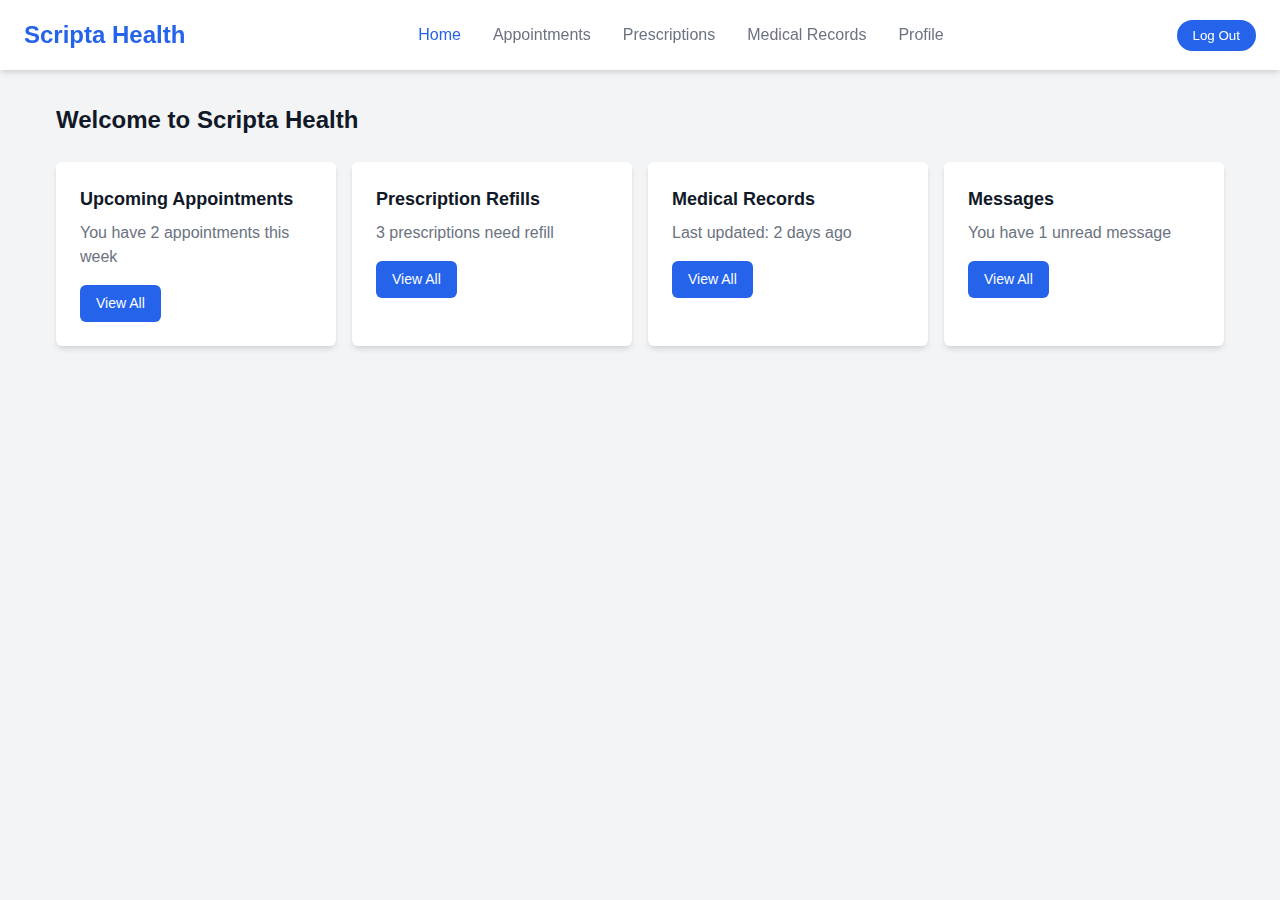
==== index.html @ a928b409 "Specify technologies to use" ====
<!DOCTYPE html>
<html lang="en">
  <head>
    <meta charset="UTF-8" />
    <meta name="viewport" content="width=device-width, initial-scale=1.0" />
    <title>Pharmacy Healthcare System</title>
    <meta name="description" content="Pharmacy Healthcare Management System" />
    <meta name="author" content="Scripta Health" />
    <meta property="og:image" content="/og-image.png" />
    <link rel="stylesheet" href="/src/styles.css" />
    <!-- IMPORTANT: DO NOT REMOVE THIS SCRIPT TAG OR THIS VERY COMMENT! -->
    <script src="https://cdn.gpteng.co/gptengineer.js" type="module"></script>
  </head>

  <body>
    <div id="root">
      <!-- Header Navigation -->
      <header class="header">
        <div class="header-container">
          <div class="logo">
            <h1>Scripta Health</h1>
          </div>
          <nav class="desktop-nav">
            <ul>
              <li><a href="#home" class="active">Home</a></li>
              <li><a href="#appointments">Appointments</a></li>
              <li><a href="#prescriptions">Prescriptions</a></li>
              <li><a href="#medical-records">Medical Records</a></li>
              <li><a href="#profile">Profile</a></li>
            </ul>
          </nav>
          <button class="login-btn">Log Out</button>
          <button class="mobile-menu-btn">
            <span></span>
            <span></span>
            <span></span>
          </button>
        </div>
      </header>

      <!-- Mobile Navigation -->
      <nav class="mobile-nav">
        <ul>
          <li><a href="#home" class="active">Home</a></li>
          <li><a href="#appointments">Appointments</a></li>
          <li><a href="#prescriptions">Prescriptions</a></li>
          <li><a href="#medical-records">Medical Records</a></li>
          <li><a href="#profile">Profile</a></li>
        </ul>
      </nav>

      <!-- Main Content -->
      <main>
        <!-- Home Section -->
        <section id="home" class="section active">
          <div class="container">
            <h2>Welcome to Scripta Health</h2>
            <div class="dashboard">
              <div class="card">
                <h3>Upcoming Appointments</h3>
                <p>You have 2 appointments this week</p>
                <a href="#appointments" class="btn">View All</a>
              </div>
              <div class="card">
                <h3>Prescription Refills</h3>
                <p>3 prescriptions need refill</p>
                <a href="#prescriptions" class="btn">View All</a>
              </div>
              <div class="card">
                <h3>Medical Records</h3>
                <p>Last updated: 2 days ago</p>
                <a href="#medical-records" class="btn">View All</a>
              </div>
              <div class="card">
                <h3>Messages</h3>
                <p>You have 1 unread message</p>
                <a href="#" class="btn">View All</a>
              </div>
            </div>
          </div>
        </section>

        <!-- Appointments Section -->
        <section id="appointments" class="section">
          <div class="container">
            <h2>Your Appointments</h2>
            <button class="new-btn">New Appointment</button>
            <div class="appointments-list">
              <div class="appointment-card">
                <div class="appointment-date">
                  <span class="month">JUN</span>
                  <span class="day">15</span>
                </div>
                <div class="appointment-details">
                  <h3>Dr. Sarah Johnson</h3>
                  <p>General Check-up</p>
                  <p class="time">10:00 AM - 11:00 AM</p>
                </div>
                <div class="appointment-actions">
                  <button class="reschedule-btn">Reschedule</button>
                  <button class="cancel-btn">Cancel</button>
                </div>
              </div>
              <div class="appointment-card">
                <div class="appointment-date">
                  <span class="month">JUN</span>
                  <span class="day">22</span>
                </div>
                <div class="appointment-details">
                  <h3>Dr. Michael Chen</h3>
                  <p>Cardiology Follow-up</p>
                  <p class="time">2:30 PM - 3:30 PM</p>
                </div>
                <div class="appointment-actions">
                  <button class="reschedule-btn">Reschedule</button>
                  <button class="cancel-btn">Cancel</button>
                </div>
              </div>
            </div>
          </div>
        </section>

        <!-- Prescriptions Section -->
        <section id="prescriptions" class="section">
          <div class="container">
            <h2>Your Prescriptions</h2>
            <div class="filters">
              <button class="filter-btn active">All</button>
              <button class="filter-btn">Active</button>
              <button class="filter-btn">Refills Needed</button>
              <button class="filter-btn">Expired</button>
            </div>
            <div class="prescriptions-list">
              <div class="prescription-card">
                <div class="prescription-icon">
                  <svg width="24" height="24" viewBox="0 0 24 24" fill="none" xmlns="http://www.w3.org/2000/svg">
                    <path d="M19 3H5C3.9 3 3 3.9 3 5V19C3 20.1 3.9 21 5 21H19C20.1 21 21 20.1 21 19V5C21 3.9 20.1 3 19 3Z" stroke="#2563EB" stroke-width="2" stroke-linecap="round" stroke-linejoin="round"/>
                    <path d="M12 8V16" stroke="#2563EB" stroke-width="2" stroke-linecap="round" stroke-linejoin="round"/>
                    <path d="M8 12H16" stroke="#2563EB" stroke-width="2" stroke-linecap="round" stroke-linejoin="round"/>
                  </svg>
                </div>
                <div class="prescription-details">
                  <h3>Lisinopril 10mg</h3>
                  <p>Take 1 tablet daily</p>
                  <p class="prescription-date">Refills: 2 remaining (Expires: 12/15/2023)</p>
                </div>
                <div class="prescription-actions">
                  <button class="refill-btn">Request Refill</button>
                </div>
              </div>
              <div class="prescription-card">
                <div class="prescription-icon">
                  <svg width="24" height="24" viewBox="0 0 24 24" fill="none" xmlns="http://www.w3.org/2000/svg">
                    <path d="M19 3H5C3.9 3 3 3.9 3 5V19C3 20.1 3.9 21 5 21H19C20.1 21 21 20.1 21 19V5C21 3.9 20.1 3 19 3Z" stroke="#2563EB" stroke-width="2" stroke-linecap="round" stroke-linejoin="round"/>
                    <path d="M12 8V16" stroke="#2563EB" stroke-width="2" stroke-linecap="round" stroke-linejoin="round"/>
                    <path d="M8 12H16" stroke="#2563EB" stroke-width="2" stroke-linecap="round" stroke-linejoin="round"/>
                  </svg>
                </div>
                <div class="prescription-details">
                  <h3>Atorvastatin 20mg</h3>
                  <p>Take 1 tablet at bedtime</p>
                  <p class="prescription-date">Refills: 0 remaining (Expired: 06/01/2023)</p>
                </div>
                <div class="prescription-actions">
                  <button class="renew-btn">Request Renewal</button>
                </div>
              </div>
              <div class="prescription-card">
                <div class="prescription-icon">
                  <svg width="24" height="24" viewBox="0 0 24 24" fill="none" xmlns="http://www.w3.org/2000/svg">
                    <path d="M19 3H5C3.9 3 3 3.9 3 5V19C3 20.1 3.9 21 5 21H19C20.1 21 21 20.1 21 19V5C21 3.9 20.1 3 19 3Z" stroke="#2563EB" stroke-width="2" stroke-linecap="round" stroke-linejoin="round"/>
                    <path d="M12 8V16" stroke="#2563EB" stroke-width="2" stroke-linecap="round" stroke-linejoin="round"/>
                    <path d="M8 12H16" stroke="#2563EB" stroke-width="2" stroke-linecap="round" stroke-linejoin="round"/>
                  </svg>
                </div>
                <div class="prescription-details">
                  <h3>Metformin 500mg</h3>
                  <p>Take 1 tablet twice daily with meals</p>
                  <p class="prescription-date">Refills: 3 remaining (Expires: 03/15/2024)</p>
                </div>
                <div class="prescription-actions">
                  <button class="refill-btn">Request Refill</button>
                </div>
              </div>
            </div>
          </div>
        </section>

        <!-- Medical Records Section -->
        <section id="medical-records" class="section">
          <div class="container">
            <h2>Your Medical Records</h2>
            <div class="filters">
              <button class="filter-btn active">All Records</button>
              <button class="filter-btn">Lab Results</button>
              <button class="filter-btn">Imaging</button>
              <button class="filter-btn">Visit Notes</button>
            </div>
            <div class="records-list">
              <div class="record-card">
                <div class="record-icon">
                  <svg width="24" height="24" viewBox="0 0 24 24" fill="none" xmlns="http://www.w3.org/2000/svg">
                    <path d="M14 3V7C14 7.26522 14.1054 7.51957 14.2929 7.70711C14.4804 7.89464 14.7348 8 15 8H19" stroke="#2563EB" stroke-width="2" stroke-linecap="round" stroke-linejoin="round"/>
                    <path d="M17 21H7C6.46957 21 5.96086 20.7893 5.58579 20.4142C5.21071 20.0391 5 19.5304 5 19V5C5 4.46957 5.21071 3.96086 5.58579 3.58579C5.96086 3.21071 6.46957 3 7 3H14L19 8V19C19 19.5304 18.7893 20.0391 18.4142 20.4142C18.0391 20.7893 17.5304 21 17 21Z" stroke="#2563EB" stroke-width="2" stroke-linecap="round" stroke-linejoin="round"/>
                  </svg>
                </div>
                <div class="record-details">
                  <h3>Annual Physical Examination</h3>
                  <p>Dr. Sarah Johnson</p>
                  <p class="record-date">June 5, 2023</p>
                </div>
                <div class="record-actions">
                  <button class="view-btn">View</button>
                  <button class="download-btn">Download</button>
                </div>
              </div>
              <div class="record-card">
                <div class="record-icon">
                  <svg width="24" height="24" viewBox="0 0 24 24" fill="none" xmlns="http://www.w3.org/2000/svg">
                    <path d="M14 3V7C14 7.26522 14.1054 7.51957 14.2929 7.70711C14.4804 7.89464 14.7348 8 15 8H19" stroke="#2563EB" stroke-width="2" stroke-linecap="round" stroke-linejoin="round"/>
                    <path d="M17 21H7C6.46957 21 5.96086 20.7893 5.58579 20.4142C5.21071 20.0391 5 19.5304 5 19V5C5 4.46957 5.21071 3.96086 5.58579 3.58579C5.96086 3.21071 6.46957 3 7 3H14L19 8V19C19 19.5304 18.7893 20.0391 18.4142 20.4142C18.0391 20.7893 17.5304 21 17 21Z" stroke="#2563EB" stroke-width="2" stroke-linecap="round" stroke-linejoin="round"/>
                  </svg>
                </div>
                <div class="record-details">
                  <h3>Blood Test Results</h3>
                  <p>Lab: HealthLabs Inc.</p>
                  <p class="record-date">May 22, 2023</p>
                </div>
                <div class="record-actions">
                  <button class="view-btn">View</button>
                  <button class="download-btn">Download</button>
                </div>
              </div>
              <div class="record-card">
                <div class="record-icon">
                  <svg width="24" height="24" viewBox="0 0 24 24" fill="none" xmlns="http://www.w3.org/2000/svg">
                    <path d="M14 3V7C14 7.26522 14.1054 7.51957 14.2929 7.70711C14.4804 7.89464 14.7348 8 15 8H19" stroke="#2563EB" stroke-width="2" stroke-linecap="round" stroke-linejoin="round"/>
                    <path d="M17 21H7C6.46957 21 5.96086 20.7893 5.58579 20.4142C5.21071 20.0391 5 19.5304 5 19V5C5 4.46957 5.21071 3.96086 5.58579 3.58579C5.96086 3.21071 6.46957 3 7 3H14L19 8V19C19 19.5304 18.7893 20.0391 18.4142 20.4142C18.0391 20.7893 17.5304 21 17 21Z" stroke="#2563EB" stroke-width="2" stroke-linecap="round" stroke-linejoin="round"/>
                  </svg>
                </div>
                <div class="record-details">
                  <h3>Chest X-Ray</h3>
                  <p>Radiology Dept.</p>
                  <p class="record-date">April 10, 2023</p>
                </div>
                <div class="record-actions">
                  <button class="view-btn">View</button>
                  <button class="download-btn">Download</button>
                </div>
              </div>
            </div>
          </div>
        </section>

        <!-- Profile Section -->
        <section id="profile" class="section">
          <div class="container">
            <h2>Your Profile</h2>
            <div class="profile-container">
              <div class="profile-info">
                <div class="profile-header">
                  <div class="profile-avatar">
                    <img src="https://via.placeholder.com/100" alt="Profile avatar">
                  </div>
                  <div class="profile-name">
                    <h3>John Doe</h3>
                    <p>Patient ID: #12345678</p>
                  </div>
                </div>
                <div class="profile-details">
                  <div class="profile-section">
                    <h4>Personal Information</h4>
                    <div class="info-row">
                      <span class="info-label">Date of Birth:</span>
                      <span class="info-value">January 15, 1980</span>
                    </div>
                    <div class="info-row">
                      <span class="info-label">Gender:</span>
                      <span class="info-value">Male</span>
                    </div>
                    <div class="info-row">
                      <span class="info-label">Blood Type:</span>
                      <span class="info-value">O+</span>
                    </div>
                    <button class="edit-btn">Edit</button>
                  </div>
                  <div class="profile-section">
                    <h4>Contact Information</h4>
                    <div class="info-row">
                      <span class="info-label">Email:</span>
                      <span class="info-value">johndoe@example.com</span>
                    </div>
                    <div class="info-row">
                      <span class="info-label">Phone:</span>
                      <span class="info-value">(555) 123-4567</span>
                    </div>
                    <div class="info-row">
                      <span class="info-label">Address:</span>
                      <span class="info-value">123 Main St, Anytown, CA 12345</span>
                    </div>
                    <button class="edit-btn">Edit</button>
                  </div>
                  <div class="profile-section">
                    <h4>Emergency Contact</h4>
                    <div class="info-row">
                      <span class="info-label">Name:</span>
                      <span class="info-value">Jane Doe</span>
                    </div>
                    <div class="info-row">
                      <span class="info-label">Relationship:</span>
                      <span class="info-value">Spouse</span>
                    </div>
                    <div class="info-row">
                      <span class="info-label">Phone:</span>
                      <span class="info-value">(555) 987-6543</span>
                    </div>
                    <button class="edit-btn">Edit</button>
                  </div>
                </div>
              </div>
              <div class="profile-actions">
                <button class="action-btn">
                  <svg width="20" height="20" viewBox="0 0 24 24" fill="none" xmlns="http://www.w3.org/2000/svg">
                    <path d="M12 15C13.6569 15 15 13.6569 15 12C15 10.3431 13.6569 9 12 9C10.3431 9 9 10.3431 9 12C9 13.6569 10.3431 15 12 15Z" stroke="currentColor" stroke-width="2" stroke-linecap="round" stroke-linejoin="round"/>
                    <path d="M19.4 15C19.2669 15.3016 19.2272 15.6362 19.286 15.9606C19.3448 16.285 19.4995 16.5843 19.73 16.82L19.79 16.88C19.976 17.0657 20.1235 17.2863 20.2241 17.5291C20.3248 17.7719 20.3766 18.0322 20.3766 18.295C20.3766 18.5578 20.3248 18.8181 20.2241 19.0609C20.1235 19.3037 19.976 19.5243 19.79 19.71C19.6043 19.896 19.3837 20.0435 19.1409 20.1441C18.8981 20.2448 18.6378 20.2966 18.375 20.2966C18.1122 20.2966 17.8519 20.2448 17.6091 20.1441C17.3663 20.0435 17.1457 19.896 16.96 19.71L16.9 19.65C16.6643 19.4195 16.365 19.2648 16.0406 19.206C15.7162 19.1472 15.3816 19.1869 15.08 19.32C14.7842 19.4468 14.532 19.6572 14.3543 19.9255C14.1766 20.1938 14.0813 20.5082 14.08 20.83V21C14.08 21.5304 13.8693 22.0391 13.4942 22.4142C13.1191 22.7893 12.6104 23 12.08 23C11.5496 23 11.0409 22.7893 10.6658 22.4142C10.2907 22.0391 10.08 21.5304 10.08 21V20.91C10.0723 20.579 9.96512 20.258 9.77251 19.9887C9.5799 19.7194 9.31074 19.5143 9 19.4C8.69838 19.2669 8.36381 19.2272 8.03941 19.286C7.71502 19.3448 7.41568 19.4995 7.18 19.73L7.12 19.79C6.93425 19.976 6.71368 20.1235 6.47088 20.2241C6.22808 20.3248 5.96783 20.3766 5.705 20.3766C5.44217 20.3766 5.18192 20.3248 4.93912 20.2241C4.69632 20.1235 4.47575 19.976 4.29 19.79C4.10405 19.6043 3.95653 19.3837 3.85588 19.1409C3.75523 18.8981 3.70343 18.6378 3.70343 18.375C3.70343 18.1122 3.75523 17.8519 3.85588 17.6091C3.95653 17.3663 4.10405 17.1457 4.29 16.96L4.35 16.9C4.58054 16.6643 4.73519 16.365 4.794 16.0406C4.85282 15.7162 4.81312 15.3816 4.68 15.08C4.55324 14.7842 4.34276 14.532 4.07447 14.3543C3.80618 14.1766 3.49179 14.0813 3.17 14.08H3C2.46957 14.08 1.96086 13.8693 1.58579 13.4942C1.21071 13.1191 1 12.6104 1 12.08C1 11.5496 1.21071 11.0409 1.58579 10.6658C1.96086 10.2907 2.46957 10.08 3 10.08H3.09C3.42099 10.0723 3.742 9.96512 4.0113 9.77251C4.28059 9.5799 4.48572 9.31074 4.6 9C4.73312 8.69838 4.77282 8.36381 4.714 8.03941C4.65519 7.71502 4.50054 7.41568 4.27 7.18L4.21 7.12C4.02405 6.93425 3.87653 6.71368 3.77588 6.47088C3.67523 6.22808 3.62343 5.96783 3.62343 5.705C3.62343 5.44217 3.67523 5.18192 3.77588 4.93912C3.87653 4.69632 4.02405 4.47575 4.21 4.29C4.39575 4.10405 4.61632 3.95653 4.85912 3.85588C5.10192 3.75523 5.36217 3.70343 5.625 3.70343C5.88783 3.70343 6.14808 3.75523 6.39088 3.85588C6.63368 3.95653 6.85425 4.10405 7.04 4.29L7.1 4.35C7.33568 4.58054 7.63502 4.73519 7.95941 4.794C8.28381 4.85282 8.61838 4.81312 8.92 4.68H9C9.29577 4.55324 9.54802 4.34276 9.72569 4.07447C9.90337 3.80618 9.99872 3.49179 10 3.17V3C10 2.46957 10.2107 1.96086 10.5858 1.58579C10.9609 1.21071 11.4696 1 12 1C12.5304 1 13.0391 1.21071 13.4142 1.58579C13.7893 1.96086 14 2.46957 14 3V3.09C14.0013 3.41179 14.0966 3.72618 14.2743 3.99447C14.452 4.26276 14.7042 4.47324 15 4.6C15.3016 4.73312 15.6362 4.77282 15.9606 4.714C16.285 4.65519 16.5843 4.50054 16.82 4.27L16.88 4.21C17.0657 4.02405 17.2863 3.87653 17.5291 3.77588C17.7719 3.67523 18.0322 3.62343 18.295 3.62343C18.5578 3.62343 18.8181 3.67523 19.0609 3.77588C19.3037 3.87653 19.5243 4.02405 19.71 4.21C19.896 4.39575 20.0435 4.61632 20.1441 4.85912C20.2448 5.10192 20.2966 5.36217 20.2966 5.625C20.2966 5.88783 20.2448 6.14808 20.1441 6.39088C20.0435 6.63368 19.896 6.85425 19.71 7.04L19.65 7.1C19.4195 7.33568 19.2648 7.63502 19.206 7.95941C19.1472 8.28381 19.1869 8.61838 19.32 8.92V9C19.4468 9.29577 19.6572 9.54802 19.9255 9.72569C20.1938 9.90337 20.5082 9.99872 20.83 10H21C21.5304 10 22.0391 10.2107 22.4142 10.5858C22.7893 10.9609 23 11.4696 23 12C23 12.5304 22.7893 13.0391 22.4142 13.4142C22.0391 13.7893 21.5304 14 21 14H20.91C20.5882 14.0013 20.2738 14.0966 20.0055 14.2743C19.7372 14.452 19.5268 14.7042 19.4 15Z" stroke="currentColor" stroke-width="2" stroke-linecap="round" stroke-linejoin="round"/>
                  </svg>
                  Account Settings
                </button>
                <button class="action-btn">
                  <svg width="20" height="20" viewBox="0 0 24 24" fill="none" xmlns="http://www.w3.org/2000/svg">
                    <path d="M12 22C17.5228 22 22 17.5228 22 12C22 6.47715 17.5228 2 12 2C6.47715 2 2 6.47715 2 12C2 17.5228 6.47715 22 12 22Z" stroke="currentColor" stroke-width="2" stroke-linecap="round" stroke-linejoin="round"/>
                    <path d="M12 16V12" stroke="currentColor" stroke-width="2" stroke-linecap="round" stroke-linejoin="round"/>
                    <path d="M12 8H12.01" stroke="currentColor" stroke-width="2" stroke-linecap="round" stroke-linejoin="round"/>
                  </svg>
                  Privacy & Security
                </button>
                <button class="action-btn">
                  <svg width="20" height="20" viewBox="0 0 24 24" fill="none" xmlns="http://www.w3.org/2000/svg">
                    <path d="M21 11.5C21.0034 12.8199 20.6951 14.1219 20.1 15.3C19.3944 16.7118 18.3098 17.8992 16.9674 18.7293C15.6251 19.5594 14.0782 19.9994 12.5 20C11.1801 20.0035 9.87812 19.6951 8.7 19.1L3 21L4.9 15.3C4.30493 14.1219 3.99656 12.8199 4 11.5C4.00061 9.92179 4.44061 8.37488 5.27072 7.03258C6.10083 5.69028 7.28825 4.6056 8.7 3.90003C9.87812 3.30496 11.1801 2.99659 12.5 3.00003H13C15.0843 3.11502 17.053 3.99479 18.5291 5.47089C20.0052 6.94699 20.885 8.91568 21 11V11.5Z" stroke="currentColor" stroke-width="2" stroke-linecap="round" stroke-linejoin="round"/>
                  </svg>
                  Support
                </button>
                <button class="action-btn danger">
                  <svg width="20" height="20" viewBox="0 0 24 24" fill="none" xmlns="http://www.w3.org/2000/svg">
                    <path d="M9 21H5C4.46957 21 3.96086 20.7893 3.58579 20.4142C3.21071 20.0391 3 19.5304 3 19V5C3 4.46957 3.21071 3.96086 3.58579 3.58579C3.96086 3.21071 4.46957 3 5 3H9" stroke="currentColor" stroke-width="2" stroke-linecap="round" stroke-linejoin="round"/>
                    <path d="M16 17L21 12L16 7" stroke="currentColor" stroke-width="2" stroke-linecap="round" stroke-linejoin="round"/>
                    <path d="M21 12H9" stroke="currentColor" stroke-width="2" stroke-linecap="round" stroke-linejoin="round"/>
                  </svg>
                  Log Out
                </button>
              </div>
            </div>
          </div>
        </section>
      </main>
    </div>

    <script src="/src/script.js"></script>
  </body>
</html>
---- src/styles.css ----
:root {
  --primary: #2563eb;
  --primary-dark: #1d4ed8;
  --secondary: #f3f4f6;
  --text-dark: #111827;
  --text-light: #6b7280;
  --text-lighter: #9ca3af;
  --danger: #ef4444;
  --success: #10b981;
  --white: #ffffff;
  --gray-100: #f3f4f6;
  --gray-200: #e5e7eb;
  --gray-300: #d1d5db;
  --shadow: 0 4px 6px -1px rgba(0, 0, 0, 0.1), 0 2px 4px -1px rgba(0, 0, 0, 0.06);
  --radius: 0.375rem;
}

* {
  margin: 0;
  padding: 0;
  box-sizing: border-box;
  font-family: 'Inter', -apple-system, BlinkMacSystemFont, "Segoe UI", Roboto, sans-serif;
}

body {
  background-color: var(--secondary);
  color: var(--text-dark);
  line-height: 1.5;
}

.container {
  max-width: 1200px;
  margin: 0 auto;
  padding: 0 1rem;
}

/* Header Styles */
.header {
  background-color: var(--white);
  box-shadow: var(--shadow);
  position: fixed;
  width: 100%;
  top: 0;
  z-index: 100;
}

.header-container {
  display: flex;
  justify-content: space-between;
  align-items: center;
  height: 70px;
  padding: 0 1.5rem;
}

.logo h1 {
  color: var(--primary);
  font-size: 1.5rem;
  font-weight: 700;
}

.desktop-nav {
  display: none;
}

.desktop-nav ul {
  display: flex;
  list-style: none;
  gap: 2rem;
}

.desktop-nav a {
  color: var(--text-light);
  text-decoration: none;
  font-weight: 500;
  transition: color 0.3s;
}

.desktop-nav a:hover, 
.desktop-nav a.active {
  color: var(--primary);
}

.login-btn {
  background-color: var(--primary);
  color: var(--white);
  border: none;
  padding: 0.5rem 1rem;
  border-radius: 9999px;
  font-weight: 500;
  cursor: pointer;
  transition: background-color 0.3s;
}

.login-btn:hover {
  background-color: var(--primary-dark);
}

.mobile-menu-btn {
  display: flex;
  flex-direction: column;
  justify-content: space-between;
  width: 24px;
  height: 18px;
  background: transparent;
  border: none;
  cursor: pointer;
}

.mobile-menu-btn span {
  width: 100%;
  height: 2px;
  background-color: var(--text-dark);
  transition: transform 0.3s, opacity 0.3s;
}

.mobile-menu-btn.active span:nth-child(1) {
  transform: translateY(8px) rotate(45deg);
}

.mobile-menu-btn.active span:nth-child(2) {
  opacity: 0;
}

.mobile-menu-btn.active span:nth-child(3) {
  transform: translateY(-8px) rotate(-45deg);
}

/* Mobile Navigation */
.mobile-nav {
  position: fixed;
  top: 70px;
  left: 0;
  width: 100%;
  height: calc(100vh - 70px);
  background-color: var(--white);
  z-index: 99;
  transform: translateX(-100%);
  transition: transform 0.3s ease-in-out;
}

.mobile-nav.active {
  transform: translateX(0);
}

.mobile-nav ul {
  list-style: none;
  padding: 1.5rem;
}

.mobile-nav li {
  margin-bottom: 1.5rem;
}

.mobile-nav a {
  display: block;
  color: var(--text-dark);
  font-size: 1.125rem;
  font-weight: 500;
  text-decoration: none;
  padding: 0.5rem 0;
}

.mobile-nav a.active {
  color: var(--primary);
}

/* Main Content */
main {
  padding-top: 70px;
  min-height: 100vh;
}

.section {
  display: none;
  padding: 2rem 0;
}

.section.active {
  display: block;
}

h2 {
  font-size: 1.5rem;
  font-weight: 700;
  margin-bottom: 1.5rem;
}

/* Dashboard Cards */
.dashboard {
  display: grid;
  grid-template-columns: 1fr;
  gap: 1rem;
}

.card {
  background-color: var(--white);
  border-radius: var(--radius);
  padding: 1.5rem;
  box-shadow: var(--shadow);
  transition: transform 0.3s, box-shadow 0.3s;
}

.card:hover {
  transform: translateY(-5px);
  box-shadow: 0 10px 15px -3px rgba(0, 0, 0, 0.1), 0 4px 6px -2px rgba(0, 0, 0, 0.05);
}

.card h3 {
  font-size: 1.125rem;
  font-weight: 600;
  margin-bottom: 0.5rem;
}

.card p {
  color: var(--text-light);
  margin-bottom: 1rem;
}

.btn {
  display: inline-block;
  background-color: var(--primary);
  color: var(--white);
  padding: 0.5rem 1rem;
  border-radius: var(--radius);
  text-decoration: none;
  font-weight: 500;
  font-size: 0.875rem;
  transition: background-color 0.3s;
}

.btn:hover {
  background-color: var(--primary-dark);
}

/* Appointments */
.new-btn {
  background-color: var(--primary);
  color: var(--white);
  border: none;
  padding: 0.5rem 1rem;
  border-radius: var(--radius);
  font-weight: 500;
  margin-bottom: 1.5rem;
  cursor: pointer;
  transition: background-color 0.3s;
  display: inline-flex;
  align-items: center;
}

.new-btn::before {
  content: '+';
  margin-right: 0.5rem;
  font-weight: 700;
}

.new-btn:hover {
  background-color: var(--primary-dark);
}

.appointments-list,
.prescriptions-list,
.records-list {
  display: grid;
  gap: 1rem;
}

.appointment-card,
.prescription-card,
.record-card {
  display: flex;
  background-color: var(--white);
  border-radius: var(--radius);
  padding: 1rem;
  box-shadow: var(--shadow);
  gap: 1rem;
  align-items: center;
}

.appointment-date {
  display: flex;
  flex-direction: column;
  align-items: center;
  justify-content: center;
  background-color: var(--primary);
  color: var(--white);
  width: 60px;
  height: 60px;
  border-radius: var(--radius);
  padding: 0.5rem;
  text-align: center;
}

.appointment-date .month {
  font-size: 0.75rem;
  font-weight: 600;
  text-transform: uppercase;
}

.appointment-date .day {
  font-size: 1.25rem;
  font-weight: 700;
}

.appointment-details,
.prescription-details,
.record-details {
  flex: 1;
}

.appointment-details h3,
.prescription-details h3,
.record-details h3 {
  font-size: 1rem;
  font-weight: 600;
  margin-bottom: 0.25rem;
}

.appointment-details p,
.prescription-details p,
.record-details p {
  color: var(--text-light);
  font-size: 0.875rem;
  margin-bottom: 0.25rem;
}

.time,
.prescription-date,
.record-date {
  color: var(--text-lighter);
  font-size: 0.75rem;
}

.appointment-actions,
.prescription-actions,
.record-actions {
  display: flex;
  flex-direction: column;
  gap: 0.5rem;
}

.reschedule-btn,
.cancel-btn,
.refill-btn,
.renew-btn,
.view-btn,
.download-btn {
  background-color: transparent;
  border: 1px solid var(--gray-300);
  padding: 0.375rem 0.75rem;
  border-radius: var(--radius);
  font-size: 0.75rem;
  font-weight: 500;
  cursor: pointer;
  transition: all 0.3s;
}

.reschedule-btn:hover,
.view-btn:hover,
.download-btn:hover {
  background-color: var(--gray-100);
}

.cancel-btn {
  color: var(--danger);
  border-color: var(--danger);
}

.cancel-btn:hover {
  background-color: rgba(239, 68, 68, 0.1);
}

.refill-btn,
.renew-btn {
  color: var(--primary);
  border-color: var(--primary);
}

.refill-btn:hover,
.renew-btn:hover {
  background-color: rgba(37, 99, 235, 0.1);
}

/* Filters */
.filters {
  display: flex;
  gap: 0.5rem;
  margin-bottom: 1.5rem;
  flex-wrap: wrap;
}

.filter-btn {
  background-color: transparent;
  border: 1px solid var(--gray-300);
  padding: 0.375rem 0.75rem;
  border-radius: var(--radius);
  font-size: 0.875rem;
  font-weight: 500;
  cursor: pointer;
  transition: all 0.3s;
}

.filter-btn:hover {
  background-color: var(--gray-100);
}

.filter-btn.active {
  background-color: var(--primary);
  color: var(--white);
  border-color: var(--primary);
}

/* Prescription Icon */
.prescription-icon,
.record-icon {
  display: flex;
  align-items: center;
  justify-content: center;
  width: 48px;
  height: 48px;
  background-color: rgba(37, 99, 235, 0.1);
  border-radius: var(--radius);
  color: var(--primary);
}

/* Profile */
.profile-container {
  display: grid;
  gap: 1.5rem;
}

.profile-info {
  background-color: var(--white);
  border-radius: var(--radius);
  padding: 1.5rem;
  box-shadow: var(--shadow);
}

.profile-header {
  display: flex;
  align-items: center;
  gap: 1rem;
  margin-bottom: 1.5rem;
  border-bottom: 1px solid var(--gray-200);
  padding-bottom: 1.5rem;
}

.profile-avatar {
  width: 72px;
  height: 72px;
  border-radius: 50%;
  overflow: hidden;
}

.profile-avatar img {
  width: 100%;
  height: 100%;
  object-fit: cover;
}

.profile-name h3 {
  font-size: 1.25rem;
  font-weight: 600;
  margin-bottom: 0.25rem;
}

.profile-name p {
  color: var(--text-light);
  font-size: 0.875rem;
}

.profile-details {
  display: grid;
  gap: 1.5rem;
}

.profile-section {
  border-bottom: 1px solid var(--gray-200);
  padding-bottom: 1.5rem;
}

.profile-section:last-child {
  border-bottom: none;
  padding-bottom: 0;
}

.profile-section h4 {
  font-size: 1rem;
  font-weight: 600;
  margin-bottom: 1rem;
}

.info-row {
  display: flex;
  margin-bottom: 0.5rem;
}

.info-label {
  flex: 0 0 40%;
  font-weight: 500;
  color: var(--text-light);
}

.info-value {
  flex: 0 0 60%;
}

.edit-btn {
  margin-top: 0.75rem;
  background-color: transparent;
  border: 1px solid var(--gray-300);
  padding: 0.375rem 0.75rem;
  border-radius: var(--radius);
  font-size: 0.875rem;
  font-weight: 500;
  cursor: pointer;
  transition: all 0.3s;
}

.edit-btn:hover {
  background-color: var(--gray-100);
}

.profile-actions {
  display: grid;
  gap: 0.75rem;
}

.action-btn {
  display: flex;
  align-items: center;
  gap: 0.75rem;
  background-color: var(--white);
  border: 1px solid var(--gray-300);
  padding: 0.75rem 1rem;
  border-radius: var(--radius);
  font-size: 0.875rem;
  font-weight: 500;
  cursor: pointer;
  transition: all 0.3s;
  text-align: left;
}

.action-btn:hover {
  background-color: var(--gray-100);
}

.action-btn svg {
  flex-shrink: 0;
}

.action-btn.danger {
  color: var(--danger);
  border-color: var(--danger);
}

.action-btn.danger:hover {
  background-color: rgba(239, 68, 68, 0.1);
}

/* Media Queries */
@media (min-width: 640px) {
  .dashboard {
    grid-template-columns: repeat(2, 1fr);
  }
  
  .profile-container {
    grid-template-columns: 2fr 1fr;
  }
}

@media (min-width: 768px) {
  .desktop-nav {
    display: block;
  }
  
  .mobile-menu-btn {
    display: none;
  }
  
  .dashboard {
    grid-template-columns: repeat(3, 1fr);
  }
  
  .appointment-actions,
  .prescription-actions,
  .record-actions {
    flex-direction: row;
  }
}

@media (min-width: 1024px) {
  .dashboard {
    grid-template-columns: repeat(4, 1fr);
  }
}
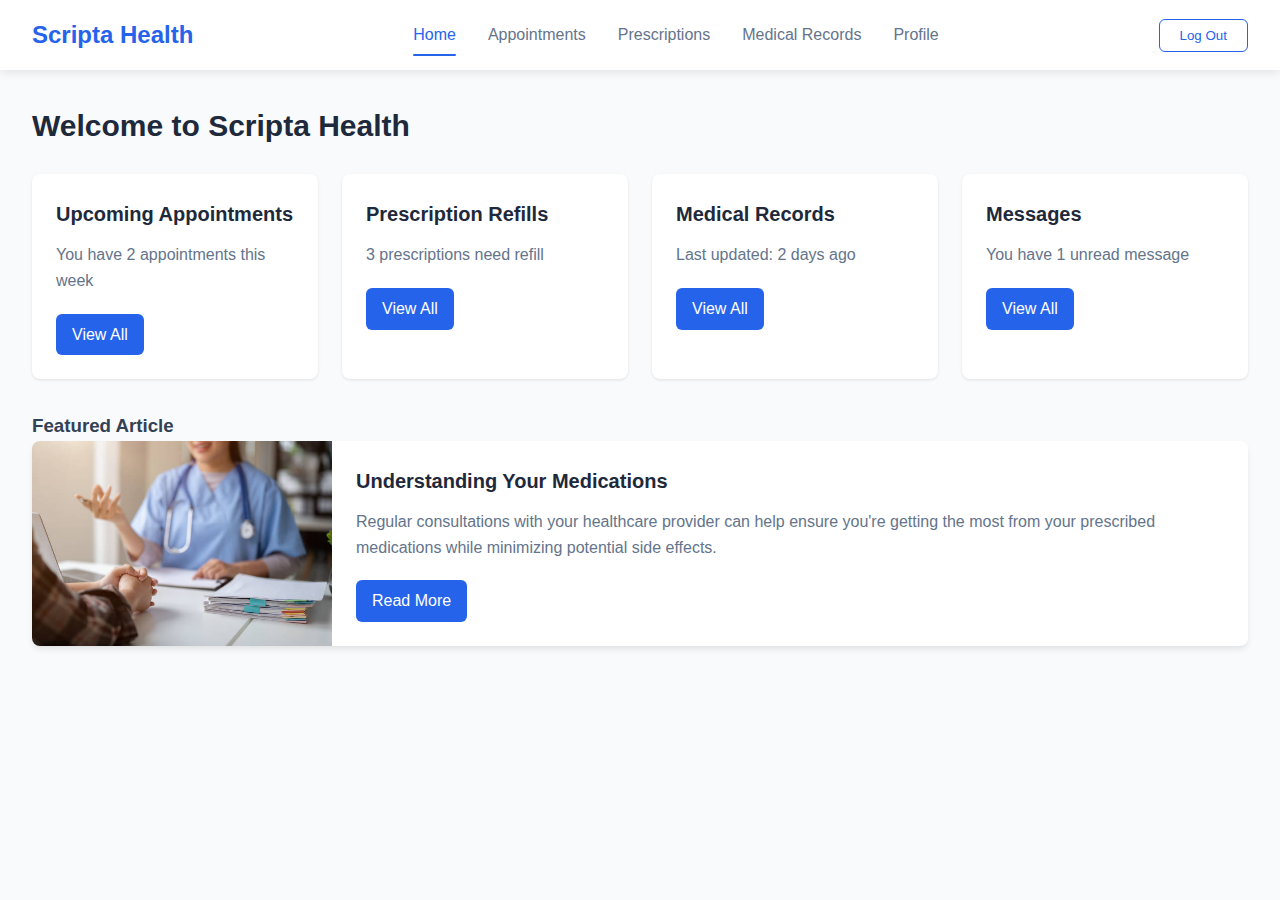
==== commit bca216cb: "Link pages with menu buttons" ====
--- a/index.html
+++ b/index.html
@@ -4,13 +4,12 @@
   <head>
     <meta charset="UTF-8" />
     <meta name="viewport" content="width=device-width, initial-scale=1.0" />
-    <title>Pharmacy Healthcare System</title>
+    <title>Scripta Health - Home</title>
     <meta name="description" content="Pharmacy Healthcare Management System" />
     <meta name="author" content="Scripta Health" />
     <meta property="og:image" content="/og-image.png" />
     <link rel="stylesheet" href="/src/styles.css" />
-    <!-- IMPORTANT: DO NOT REMOVE THIS SCRIPT TAG OR THIS VERY COMMENT! -->
-    <script src="https://cdn.gpteng.co/gptengineer.js" type="module"></script>
+    <script src="/src/script.js" defer></script>
   </head>
 
   <body>
@@ -23,11 +22,11 @@
           </div>
           <nav class="desktop-nav">
             <ul>
-              <li><a href="#home" class="active">Home</a></li>
-              <li><a href="#appointments">Appointments</a></li>
-              <li><a href="#prescriptions">Prescriptions</a></li>
-              <li><a href="#medical-records">Medical Records</a></li>
-              <li><a href="#profile">Profile</a></li>
+              <li><a href="index.html" class="active">Home</a></li>
+              <li><a href="appointments.html">Appointments</a></li>
+              <li><a href="prescriptions.html">Prescriptions</a></li>
+              <li><a href="medical-records.html">Medical Records</a></li>
+              <li><a href="profile.html">Profile</a></li>
             </ul>
           </nav>
           <button class="login-btn">Log Out</button>
@@ -42,11 +41,11 @@
       <!-- Mobile Navigation -->
       <nav class="mobile-nav">
         <ul>
-          <li><a href="#home" class="active">Home</a></li>
-          <li><a href="#appointments">Appointments</a></li>
-          <li><a href="#prescriptions">Prescriptions</a></li>
-          <li><a href="#medical-records">Medical Records</a></li>
-          <li><a href="#profile">Profile</a></li>
+          <li><a href="index.html" class="active">Home</a></li>
+          <li><a href="appointments.html">Appointments</a></li>
+          <li><a href="prescriptions.html">Prescriptions</a></li>
+          <li><a href="medical-records.html">Medical Records</a></li>
+          <li><a href="profile.html">Profile</a></li>
         </ul>
       </nav>
 
@@ -60,17 +59,17 @@
               <div class="card">
                 <h3>Upcoming Appointments</h3>
                 <p>You have 2 appointments this week</p>
-                <a href="#appointments" class="btn">View All</a>
+                <a href="appointments.html" class="btn">View All</a>
               </div>
               <div class="card">
                 <h3>Prescription Refills</h3>
                 <p>3 prescriptions need refill</p>
-                <a href="#prescriptions" class="btn">View All</a>
+                <a href="prescriptions.html" class="btn">View All</a>
               </div>
               <div class="card">
                 <h3>Medical Records</h3>
                 <p>Last updated: 2 days ago</p>
-                <a href="#medical-records" class="btn">View All</a>
+                <a href="medical-records.html" class="btn">View All</a>
               </div>
               <div class="card">
                 <h3>Messages</h3>
@@ -78,284 +77,21 @@
                 <a href="#" class="btn">View All</a>
               </div>
             </div>
-          </div>
-        </section>
-
-        <!-- Appointments Section -->
-        <section id="appointments" class="section">
-          <div class="container">
-            <h2>Your Appointments</h2>
-            <button class="new-btn">New Appointment</button>
-            <div class="appointments-list">
-              <div class="appointment-card">
-                <div class="appointment-date">
-                  <span class="month">JUN</span>
-                  <span class="day">15</span>
+            
+            <div class="featured-section">
+              <h3>Featured Article</h3>
+              <div class="featured-card">
+                <img src="public/lovable-uploads/3370c5ff-e9fc-4a22-ab12-75254d22e359.png" alt="Doctor consulting with patient" class="featured-image">
+                <div class="featured-content">
+                  <h4>Understanding Your Medications</h4>
+                  <p>Regular consultations with your healthcare provider can help ensure you're getting the most from your prescribed medications while minimizing potential side effects.</p>
+                  <a href="#" class="btn">Read More</a>
                 </div>
-                <div class="appointment-details">
-                  <h3>Dr. Sarah Johnson</h3>
-                  <p>General Check-up</p>
-                  <p class="time">10:00 AM - 11:00 AM</p>
-                </div>
-                <div class="appointment-actions">
-                  <button class="reschedule-btn">Reschedule</button>
-                  <button class="cancel-btn">Cancel</button>
-                </div>
-              </div>
-              <div class="appointment-card">
-                <div class="appointment-date">
-                  <span class="month">JUN</span>
-                  <span class="day">22</span>
-                </div>
-                <div class="appointment-details">
-                  <h3>Dr. Michael Chen</h3>
-                  <p>Cardiology Follow-up</p>
-                  <p class="time">2:30 PM - 3:30 PM</p>
-                </div>
-                <div class="appointment-actions">
-                  <button class="reschedule-btn">Reschedule</button>
-                  <button class="cancel-btn">Cancel</button>
-                </div>
-              </div>
-            </div>
-          </div>
-        </section>
-
-        <!-- Prescriptions Section -->
-        <section id="prescriptions" class="section">
-          <div class="container">
-            <h2>Your Prescriptions</h2>
-            <div class="filters">
-              <button class="filter-btn active">All</button>
-              <button class="filter-btn">Active</button>
-              <button class="filter-btn">Refills Needed</button>
-              <button class="filter-btn">Expired</button>
-            </div>
-            <div class="prescriptions-list">
-              <div class="prescription-card">
-                <div class="prescription-icon">
-                  <svg width="24" height="24" viewBox="0 0 24 24" fill="none" xmlns="http://www.w3.org/2000/svg">
-                    <path d="M19 3H5C3.9 3 3 3.9 3 5V19C3 20.1 3.9 21 5 21H19C20.1 21 21 20.1 21 19V5C21 3.9 20.1 3 19 3Z" stroke="#2563EB" stroke-width="2" stroke-linecap="round" stroke-linejoin="round"/>
-                    <path d="M12 8V16" stroke="#2563EB" stroke-width="2" stroke-linecap="round" stroke-linejoin="round"/>
-                    <path d="M8 12H16" stroke="#2563EB" stroke-width="2" stroke-linecap="round" stroke-linejoin="round"/>
-                  </svg>
-                </div>
-                <div class="prescription-details">
-                  <h3>Lisinopril 10mg</h3>
-                  <p>Take 1 tablet daily</p>
-                  <p class="prescription-date">Refills: 2 remaining (Expires: 12/15/2023)</p>
-                </div>
-                <div class="prescription-actions">
-                  <button class="refill-btn">Request Refill</button>
-                </div>
-              </div>
-              <div class="prescription-card">
-                <div class="prescription-icon">
-                  <svg width="24" height="24" viewBox="0 0 24 24" fill="none" xmlns="http://www.w3.org/2000/svg">
-                    <path d="M19 3H5C3.9 3 3 3.9 3 5V19C3 20.1 3.9 21 5 21H19C20.1 21 21 20.1 21 19V5C21 3.9 20.1 3 19 3Z" stroke="#2563EB" stroke-width="2" stroke-linecap="round" stroke-linejoin="round"/>
-                    <path d="M12 8V16" stroke="#2563EB" stroke-width="2" stroke-linecap="round" stroke-linejoin="round"/>
-                    <path d="M8 12H16" stroke="#2563EB" stroke-width="2" stroke-linecap="round" stroke-linejoin="round"/>
-                  </svg>
-                </div>
-                <div class="prescription-details">
-                  <h3>Atorvastatin 20mg</h3>
-                  <p>Take 1 tablet at bedtime</p>
-                  <p class="prescription-date">Refills: 0 remaining (Expired: 06/01/2023)</p>
-                </div>
-                <div class="prescription-actions">
-                  <button class="renew-btn">Request Renewal</button>
-                </div>
-              </div>
-              <div class="prescription-card">
-                <div class="prescription-icon">
-                  <svg width="24" height="24" viewBox="0 0 24 24" fill="none" xmlns="http://www.w3.org/2000/svg">
-                    <path d="M19 3H5C3.9 3 3 3.9 3 5V19C3 20.1 3.9 21 5 21H19C20.1 21 21 20.1 21 19V5C21 3.9 20.1 3 19 3Z" stroke="#2563EB" stroke-width="2" stroke-linecap="round" stroke-linejoin="round"/>
-                    <path d="M12 8V16" stroke="#2563EB" stroke-width="2" stroke-linecap="round" stroke-linejoin="round"/>
-                    <path d="M8 12H16" stroke="#2563EB" stroke-width="2" stroke-linecap="round" stroke-linejoin="round"/>
-                  </svg>
-                </div>
-                <div class="prescription-details">
-                  <h3>Metformin 500mg</h3>
-                  <p>Take 1 tablet twice daily with meals</p>
-                  <p class="prescription-date">Refills: 3 remaining (Expires: 03/15/2024)</p>
-                </div>
-                <div class="prescription-actions">
-                  <button class="refill-btn">Request Refill</button>
-                </div>
-              </div>
-            </div>
-          </div>
-        </section>
-
-        <!-- Medical Records Section -->
-        <section id="medical-records" class="section">
-          <div class="container">
-            <h2>Your Medical Records</h2>
-            <div class="filters">
-              <button class="filter-btn active">All Records</button>
-              <button class="filter-btn">Lab Results</button>
-              <button class="filter-btn">Imaging</button>
-              <button class="filter-btn">Visit Notes</button>
-            </div>
-            <div class="records-list">
-              <div class="record-card">
-                <div class="record-icon">
-                  <svg width="24" height="24" viewBox="0 0 24 24" fill="none" xmlns="http://www.w3.org/2000/svg">
-                    <path d="M14 3V7C14 7.26522 14.1054 7.51957 14.2929 7.70711C14.4804 7.89464 14.7348 8 15 8H19" stroke="#2563EB" stroke-width="2" stroke-linecap="round" stroke-linejoin="round"/>
-                    <path d="M17 21H7C6.46957 21 5.96086 20.7893 5.58579 20.4142C5.21071 20.0391 5 19.5304 5 19V5C5 4.46957 5.21071 3.96086 5.58579 3.58579C5.96086 3.21071 6.46957 3 7 3H14L19 8V19C19 19.5304 18.7893 20.0391 18.4142 20.4142C18.0391 20.7893 17.5304 21 17 21Z" stroke="#2563EB" stroke-width="2" stroke-linecap="round" stroke-linejoin="round"/>
-                  </svg>
-                </div>
-                <div class="record-details">
-                  <h3>Annual Physical Examination</h3>
-                  <p>Dr. Sarah Johnson</p>
-                  <p class="record-date">June 5, 2023</p>
-                </div>
-                <div class="record-actions">
-                  <button class="view-btn">View</button>
-                  <button class="download-btn">Download</button>
-                </div>
-              </div>
-              <div class="record-card">
-                <div class="record-icon">
-                  <svg width="24" height="24" viewBox="0 0 24 24" fill="none" xmlns="http://www.w3.org/2000/svg">
-                    <path d="M14 3V7C14 7.26522 14.1054 7.51957 14.2929 7.70711C14.4804 7.89464 14.7348 8 15 8H19" stroke="#2563EB" stroke-width="2" stroke-linecap="round" stroke-linejoin="round"/>
-                    <path d="M17 21H7C6.46957 21 5.96086 20.7893 5.58579 20.4142C5.21071 20.0391 5 19.5304 5 19V5C5 4.46957 5.21071 3.96086 5.58579 3.58579C5.96086 3.21071 6.46957 3 7 3H14L19 8V19C19 19.5304 18.7893 20.0391 18.4142 20.4142C18.0391 20.7893 17.5304 21 17 21Z" stroke="#2563EB" stroke-width="2" stroke-linecap="round" stroke-linejoin="round"/>
-                  </svg>
-                </div>
-                <div class="record-details">
-                  <h3>Blood Test Results</h3>
-                  <p>Lab: HealthLabs Inc.</p>
-                  <p class="record-date">May 22, 2023</p>
-                </div>
-                <div class="record-actions">
-                  <button class="view-btn">View</button>
-                  <button class="download-btn">Download</button>
-                </div>
-              </div>
-              <div class="record-card">
-                <div class="record-icon">
-                  <svg width="24" height="24" viewBox="0 0 24 24" fill="none" xmlns="http://www.w3.org/2000/svg">
-                    <path d="M14 3V7C14 7.26522 14.1054 7.51957 14.2929 7.70711C14.4804 7.89464 14.7348 8 15 8H19" stroke="#2563EB" stroke-width="2" stroke-linecap="round" stroke-linejoin="round"/>
-                    <path d="M17 21H7C6.46957 21 5.96086 20.7893 5.58579 20.4142C5.21071 20.0391 5 19.5304 5 19V5C5 4.46957 5.21071 3.96086 5.58579 3.58579C5.96086 3.21071 6.46957 3 7 3H14L19 8V19C19 19.5304 18.7893 20.0391 18.4142 20.4142C18.0391 20.7893 17.5304 21 17 21Z" stroke="#2563EB" stroke-width="2" stroke-linecap="round" stroke-linejoin="round"/>
-                  </svg>
-                </div>
-                <div class="record-details">
-                  <h3>Chest X-Ray</h3>
-                  <p>Radiology Dept.</p>
-                  <p class="record-date">April 10, 2023</p>
-                </div>
-                <div class="record-actions">
-                  <button class="view-btn">View</button>
-                  <button class="download-btn">Download</button>
-                </div>
-              </div>
-            </div>
-          </div>
-        </section>
-
-        <!-- Profile Section -->
-        <section id="profile" class="section">
-          <div class="container">
-            <h2>Your Profile</h2>
-            <div class="profile-container">
-              <div class="profile-info">
-                <div class="profile-header">
-                  <div class="profile-avatar">
-                    <img src="https://via.placeholder.com/100" alt="Profile avatar">
-                  </div>
-                  <div class="profile-name">
-                    <h3>John Doe</h3>
-                    <p>Patient ID: #12345678</p>
-                  </div>
-                </div>
-                <div class="profile-details">
-                  <div class="profile-section">
-                    <h4>Personal Information</h4>
-                    <div class="info-row">
-                      <span class="info-label">Date of Birth:</span>
-                      <span class="info-value">January 15, 1980</span>
-                    </div>
-                    <div class="info-row">
-                      <span class="info-label">Gender:</span>
-                      <span class="info-value">Male</span>
-                    </div>
-                    <div class="info-row">
-                      <span class="info-label">Blood Type:</span>
-                      <span class="info-value">O+</span>
-                    </div>
-                    <button class="edit-btn">Edit</button>
-                  </div>
-                  <div class="profile-section">
-                    <h4>Contact Information</h4>
-                    <div class="info-row">
-                      <span class="info-label">Email:</span>
-                      <span class="info-value">johndoe@example.com</span>
-                    </div>
-                    <div class="info-row">
-                      <span class="info-label">Phone:</span>
-                      <span class="info-value">(555) 123-4567</span>
-                    </div>
-                    <div class="info-row">
-                      <span class="info-label">Address:</span>
-                      <span class="info-value">123 Main St, Anytown, CA 12345</span>
-                    </div>
-                    <button class="edit-btn">Edit</button>
-                  </div>
-                  <div class="profile-section">
-                    <h4>Emergency Contact</h4>
-                    <div class="info-row">
-                      <span class="info-label">Name:</span>
-                      <span class="info-value">Jane Doe</span>
-                    </div>
-                    <div class="info-row">
-                      <span class="info-label">Relationship:</span>
-                      <span class="info-value">Spouse</span>
-                    </div>
-                    <div class="info-row">
-                      <span class="info-label">Phone:</span>
-                      <span class="info-value">(555) 987-6543</span>
-                    </div>
-                    <button class="edit-btn">Edit</button>
-                  </div>
-                </div>
-              </div>
-              <div class="profile-actions">
-                <button class="action-btn">
-                  <svg width="20" height="20" viewBox="0 0 24 24" fill="none" xmlns="http://www.w3.org/2000/svg">
-                    <path d="M12 15C13.6569 15 15 13.6569 15 12C15 10.3431 13.6569 9 12 9C10.3431 9 9 10.3431 9 12C9 13.6569 10.3431 15 12 15Z" stroke="currentColor" stroke-width="2" stroke-linecap="round" stroke-linejoin="round"/>
-                    <path d="M19.4 15C19.2669 15.3016 19.2272 15.6362 19.286 15.9606C19.3448 16.285 19.4995 16.5843 19.73 16.82L19.79 16.88C19.976 17.0657 20.1235 17.2863 20.2241 17.5291C20.3248 17.7719 20.3766 18.0322 20.3766 18.295C20.3766 18.5578 20.3248 18.8181 20.2241 19.0609C20.1235 19.3037 19.976 19.5243 19.79 19.71C19.6043 19.896 19.3837 20.0435 19.1409 20.1441C18.8981 20.2448 18.6378 20.2966 18.375 20.2966C18.1122 20.2966 17.8519 20.2448 17.6091 20.1441C17.3663 20.0435 17.1457 19.896 16.96 19.71L16.9 19.65C16.6643 19.4195 16.365 19.2648 16.0406 19.206C15.7162 19.1472 15.3816 19.1869 15.08 19.32C14.7842 19.4468 14.532 19.6572 14.3543 19.9255C14.1766 20.1938 14.0813 20.5082 14.08 20.83V21C14.08 21.5304 13.8693 22.0391 13.4942 22.4142C13.1191 22.7893 12.6104 23 12.08 23C11.5496 23 11.0409 22.7893 10.6658 22.4142C10.2907 22.0391 10.08 21.5304 10.08 21V20.91C10.0723 20.579 9.96512 20.258 9.77251 19.9887C9.5799 19.7194 9.31074 19.5143 9 19.4C8.69838 19.2669 8.36381 19.2272 8.03941 19.286C7.71502 19.3448 7.41568 19.4995 7.18 19.73L7.12 19.79C6.93425 19.976 6.71368 20.1235 6.47088 20.2241C6.22808 20.3248 5.96783 20.3766 5.705 20.3766C5.44217 20.3766 5.18192 20.3248 4.93912 20.2241C4.69632 20.1235 4.47575 19.976 4.29 19.79C4.10405 19.6043 3.95653 19.3837 3.85588 19.1409C3.75523 18.8981 3.70343 18.6378 3.70343 18.375C3.70343 18.1122 3.75523 17.8519 3.85588 17.6091C3.95653 17.3663 4.10405 17.1457 4.29 16.96L4.35 16.9C4.58054 16.6643 4.73519 16.365 4.794 16.0406C4.85282 15.7162 4.81312 15.3816 4.68 15.08C4.55324 14.7842 4.34276 14.532 4.07447 14.3543C3.80618 14.1766 3.49179 14.0813 3.17 14.08H3C2.46957 14.08 1.96086 13.8693 1.58579 13.4942C1.21071 13.1191 1 12.6104 1 12.08C1 11.5496 1.21071 11.0409 1.58579 10.6658C1.96086 10.2907 2.46957 10.08 3 10.08H3.09C3.42099 10.0723 3.742 9.96512 4.0113 9.77251C4.28059 9.5799 4.48572 9.31074 4.6 9C4.73312 8.69838 4.77282 8.36381 4.714 8.03941C4.65519 7.71502 4.50054 7.41568 4.27 7.18L4.21 7.12C4.02405 6.93425 3.87653 6.71368 3.77588 6.47088C3.67523 6.22808 3.62343 5.96783 3.62343 5.705C3.62343 5.44217 3.67523 5.18192 3.77588 4.93912C3.87653 4.69632 4.02405 4.47575 4.21 4.29C4.39575 4.10405 4.61632 3.95653 4.85912 3.85588C5.10192 3.75523 5.36217 3.70343 5.625 3.70343C5.88783 3.70343 6.14808 3.75523 6.39088 3.85588C6.63368 3.95653 6.85425 4.10405 7.04 4.29L7.1 4.35C7.33568 4.58054 7.63502 4.73519 7.95941 4.794C8.28381 4.85282 8.61838 4.81312 8.92 4.68H9C9.29577 4.55324 9.54802 4.34276 9.72569 4.07447C9.90337 3.80618 9.99872 3.49179 10 3.17V3C10 2.46957 10.2107 1.96086 10.5858 1.58579C10.9609 1.21071 11.4696 1 12 1C12.5304 1 13.0391 1.21071 13.4142 1.58579C13.7893 1.96086 14 2.46957 14 3V3.09C14.0013 3.41179 14.0966 3.72618 14.2743 3.99447C14.452 4.26276 14.7042 4.47324 15 4.6C15.3016 4.73312 15.6362 4.77282 15.9606 4.714C16.285 4.65519 16.5843 4.50054 16.82 4.27L16.88 4.21C17.0657 4.02405 17.2863 3.87653 17.5291 3.77588C17.7719 3.67523 18.0322 3.62343 18.295 3.62343C18.5578 3.62343 18.8181 3.67523 19.0609 3.77588C19.3037 3.87653 19.5243 4.02405 19.71 4.21C19.896 4.39575 20.0435 4.61632 20.1441 4.85912C20.2448 5.10192 20.2966 5.36217 20.2966 5.625C20.2966 5.88783 20.2448 6.14808 20.1441 6.39088C20.0435 6.63368 19.896 6.85425 19.71 7.04L19.65 7.1C19.4195 7.33568 19.2648 7.63502 19.206 7.95941C19.1472 8.28381 19.1869 8.61838 19.32 8.92V9C19.4468 9.29577 19.6572 9.54802 19.9255 9.72569C20.1938 9.90337 20.5082 9.99872 20.83 10H21C21.5304 10 22.0391 10.2107 22.4142 10.5858C22.7893 10.9609 23 11.4696 23 12C23 12.5304 22.7893 13.0391 22.4142 13.4142C22.0391 13.7893 21.5304 14 21 14H20.91C20.5882 14.0013 20.2738 14.0966 20.0055 14.2743C19.7372 14.452 19.5268 14.7042 19.4 15Z" stroke="currentColor" stroke-width="2" stroke-linecap="round" stroke-linejoin="round"/>
-                  </svg>
-                  Account Settings
-                </button>
-                <button class="action-btn">
-                  <svg width="20" height="20" viewBox="0 0 24 24" fill="none" xmlns="http://www.w3.org/2000/svg">
-                    <path d="M12 22C17.5228 22 22 17.5228 22 12C22 6.47715 17.5228 2 12 2C6.47715 2 2 6.47715 2 12C2 17.5228 6.47715 22 12 22Z" stroke="currentColor" stroke-width="2" stroke-linecap="round" stroke-linejoin="round"/>
-                    <path d="M12 16V12" stroke="currentColor" stroke-width="2" stroke-linecap="round" stroke-linejoin="round"/>
-                    <path d="M12 8H12.01" stroke="currentColor" stroke-width="2" stroke-linecap="round" stroke-linejoin="round"/>
-                  </svg>
-                  Privacy & Security
-                </button>
-                <button class="action-btn">
-                  <svg width="20" height="20" viewBox="0 0 24 24" fill="none" xmlns="http://www.w3.org/2000/svg">
-                    <path d="M21 11.5C21.0034 12.8199 20.6951 14.1219 20.1 15.3C19.3944 16.7118 18.3098 17.8992 16.9674 18.7293C15.6251 19.5594 14.0782 19.9994 12.5 20C11.1801 20.0035 9.87812 19.6951 8.7 19.1L3 21L4.9 15.3C4.30493 14.1219 3.99656 12.8199 4 11.5C4.00061 9.92179 4.44061 8.37488 5.27072 7.03258C6.10083 5.69028 7.28825 4.6056 8.7 3.90003C9.87812 3.30496 11.1801 2.99659 12.5 3.00003H13C15.0843 3.11502 17.053 3.99479 18.5291 5.47089C20.0052 6.94699 20.885 8.91568 21 11V11.5Z" stroke="currentColor" stroke-width="2" stroke-linecap="round" stroke-linejoin="round"/>
-                  </svg>
-                  Support
-                </button>
-                <button class="action-btn danger">
-                  <svg width="20" height="20" viewBox="0 0 24 24" fill="none" xmlns="http://www.w3.org/2000/svg">
-                    <path d="M9 21H5C4.46957 21 3.96086 20.7893 3.58579 20.4142C3.21071 20.0391 3 19.5304 3 19V5C3 4.46957 3.21071 3.96086 3.58579 3.58579C3.96086 3.21071 4.46957 3 5 3H9" stroke="currentColor" stroke-width="2" stroke-linecap="round" stroke-linejoin="round"/>
-                    <path d="M16 17L21 12L16 7" stroke="currentColor" stroke-width="2" stroke-linecap="round" stroke-linejoin="round"/>
-                    <path d="M21 12H9" stroke="currentColor" stroke-width="2" stroke-linecap="round" stroke-linejoin="round"/>
-                  </svg>
-                  Log Out
-                </button>
               </div>
             </div>
           </div>
         </section>
       </main>
     </div>
-
-    <script src="/src/script.js"></script>
   </body>
 </html>
--- a/src/styles.css
+++ b/src/styles.css
@@ -1,46 +1,23 @@
 
-:root {
-  --primary: #2563eb;
-  --primary-dark: #1d4ed8;
-  --secondary: #f3f4f6;
-  --text-dark: #111827;
-  --text-light: #6b7280;
-  --text-lighter: #9ca3af;
-  --danger: #ef4444;
-  --success: #10b981;
-  --white: #ffffff;
-  --gray-100: #f3f4f6;
-  --gray-200: #e5e7eb;
-  --gray-300: #d1d5db;
-  --shadow: 0 4px 6px -1px rgba(0, 0, 0, 0.1), 0 2px 4px -1px rgba(0, 0, 0, 0.06);
-  --radius: 0.375rem;
-}
-
+/* Base Styles */
 * {
   margin: 0;
   padding: 0;
   box-sizing: border-box;
-  font-family: 'Inter', -apple-system, BlinkMacSystemFont, "Segoe UI", Roboto, sans-serif;
+  font-family: 'Segoe UI', Tahoma, Geneva, Verdana, sans-serif;
 }
 
 body {
-  background-color: var(--secondary);
-  color: var(--text-dark);
-  line-height: 1.5;
-}
-
-.container {
-  max-width: 1200px;
-  margin: 0 auto;
-  padding: 0 1rem;
+  background-color: #f8fafc;
+  color: #334155;
+  line-height: 1.6;
 }
 
 /* Header Styles */
 .header {
-  background-color: var(--white);
-  box-shadow: var(--shadow);
-  position: fixed;
-  width: 100%;
+  background-color: #ffffff;
+  box-shadow: 0 2px 10px rgba(0, 0, 0, 0.1);
+  position: sticky;
   top: 0;
   z-index: 100;
 }
@@ -49,14 +26,15 @@
   display: flex;
   justify-content: space-between;
   align-items: center;
-  height: 70px;
-  padding: 0 1.5rem;
+  padding: 1rem 2rem;
+  max-width: 1400px;
+  margin: 0 auto;
 }
 
 .logo h1 {
-  color: var(--primary);
+  color: #2563eb;
   font-size: 1.5rem;
-  font-weight: 700;
+  font-weight: 600;
 }
 
 .desktop-nav {
@@ -70,30 +48,47 @@
 }
 
 .desktop-nav a {
-  color: var(--text-light);
   text-decoration: none;
+  color: #64748b;
   font-weight: 500;
-  transition: color 0.3s;
-}
-
-.desktop-nav a:hover, 
+  transition: color 0.3s ease;
+  padding: 0.5rem 0;
+  position: relative;
+}
+
+.desktop-nav a:hover {
+  color: #1e40af;
+}
+
 .desktop-nav a.active {
-  color: var(--primary);
+  color: #2563eb;
+}
+
+.desktop-nav a.active::after {
+  content: '';
+  position: absolute;
+  bottom: -5px;
+  left: 0;
+  width: 100%;
+  height: 2px;
+  background-color: #2563eb;
+  border-radius: 2px;
 }
 
 .login-btn {
-  background-color: var(--primary);
-  color: var(--white);
-  border: none;
-  padding: 0.5rem 1rem;
-  border-radius: 9999px;
+  background-color: transparent;
+  color: #2563eb;
+  border: 1px solid #2563eb;
+  padding: 0.5rem 1.25rem;
+  border-radius: 0.375rem;
   font-weight: 500;
   cursor: pointer;
-  transition: background-color 0.3s;
+  transition: all 0.3s ease;
 }
 
 .login-btn:hover {
-  background-color: var(--primary-dark);
+  background-color: #2563eb;
+  color: white;
 }
 
 .mobile-menu-btn {
@@ -110,8 +105,8 @@
 .mobile-menu-btn span {
   width: 100%;
   height: 2px;
-  background-color: var(--text-dark);
-  transition: transform 0.3s, opacity 0.3s;
+  background-color: #64748b;
+  transition: all 0.3s ease;
 }
 
 .mobile-menu-btn.active span:nth-child(1) {
@@ -128,153 +123,216 @@
 
 /* Mobile Navigation */
 .mobile-nav {
+  display: none;
   position: fixed;
-  top: 70px;
+  top: 60px;
   left: 0;
-  width: 100%;
-  height: calc(100vh - 70px);
-  background-color: var(--white);
-  z-index: 99;
-  transform: translateX(-100%);
-  transition: transform 0.3s ease-in-out;
+  right: 0;
+  background-color: white;
+  box-shadow: 0 10px 15px -3px rgba(0, 0, 0, 0.1);
+  z-index: 90;
+  padding: 1rem 0;
+  transform: translateY(-100%);
+  transition: transform 0.3s ease;
 }
 
 .mobile-nav.active {
-  transform: translateX(0);
+  transform: translateY(0);
+  display: block;
 }
 
 .mobile-nav ul {
   list-style: none;
-  padding: 1.5rem;
-}
-
-.mobile-nav li {
-  margin-bottom: 1.5rem;
 }
 
 .mobile-nav a {
   display: block;
-  color: var(--text-dark);
-  font-size: 1.125rem;
+  padding: 1rem 2rem;
+  text-decoration: none;
+  color: #64748b;
   font-weight: 500;
-  text-decoration: none;
-  padding: 0.5rem 0;
-}
-
-.mobile-nav a.active {
-  color: var(--primary);
-}
-
-/* Main Content */
+  transition: all 0.3s ease;
+}
+
+.mobile-nav a:hover, .mobile-nav a.active {
+  background-color: #f1f5f9;
+  color: #2563eb;
+}
+
+/* Main Content Styles */
 main {
-  padding-top: 70px;
-  min-height: 100vh;
-}
-
-.section {
+  max-width: 1400px;
+  margin: 0 auto;
+  padding: 2rem;
+}
+
+.container {
+  width: 100%;
+}
+
+section {
   display: none;
-  padding: 2rem 0;
-}
-
-.section.active {
+}
+
+section.active {
   display: block;
 }
 
 h2 {
-  font-size: 1.5rem;
-  font-weight: 700;
+  font-size: 1.875rem;
+  color: #1e293b;
   margin-bottom: 1.5rem;
+  font-weight: 600;
 }
 
 /* Dashboard Cards */
 .dashboard {
   display: grid;
+  grid-template-columns: repeat(1, 1fr);
+  gap: 1.5rem;
+  margin-bottom: 2rem;
+}
+
+.card {
+  background-color: white;
+  border-radius: 0.5rem;
+  padding: 1.5rem;
+  box-shadow: 0 1px 3px rgba(0, 0, 0, 0.1);
+  transition: transform 0.3s ease, box-shadow 0.3s ease;
+}
+
+.card:hover {
+  transform: translateY(-5px);
+  box-shadow: 0 10px 15px -3px rgba(0, 0, 0, 0.1);
+}
+
+.card h3 {
+  font-size: 1.25rem;
+  color: #1e293b;
+  margin-bottom: 0.75rem;
+  font-weight: 600;
+}
+
+.card p {
+  color: #64748b;
+  margin-bottom: 1.25rem;
+}
+
+.btn {
+  display: inline-block;
+  background-color: #2563eb;
+  color: white;
+  padding: 0.5rem 1rem;
+  border-radius: 0.375rem;
+  text-decoration: none;
+  font-weight: 500;
+  transition: background-color 0.3s ease;
+}
+
+.btn:hover {
+  background-color: #1d4ed8;
+}
+
+/* Featured Section */
+.featured-section {
+  margin-top: 2rem;
+}
+
+.featured-card {
+  background-color: white;
+  border-radius: 0.5rem;
+  overflow: hidden;
+  box-shadow: 0 4px 6px -1px rgba(0, 0, 0, 0.1);
+}
+
+.featured-image {
+  width: 100%;
+  height: 200px;
+  object-fit: cover;
+}
+
+.featured-content {
+  padding: 1.5rem;
+}
+
+.featured-content h4 {
+  font-size: 1.25rem;
+  margin-bottom: 0.75rem;
+  color: #1e293b;
+}
+
+.featured-content p {
+  margin-bottom: 1.25rem;
+  color: #64748b;
+}
+
+/* Filters */
+.filters {
+  display: flex;
+  flex-wrap: wrap;
+  gap: 0.5rem;
+  margin-bottom: 1.5rem;
+}
+
+.filter-btn {
+  background-color: #f1f5f9;
+  border: none;
+  border-radius: 0.375rem;
+  padding: 0.5rem 1rem;
+  font-size: 0.875rem;
+  color: #64748b;
+  cursor: pointer;
+  transition: all 0.3s ease;
+}
+
+.filter-btn:hover {
+  background-color: #e2e8f0;
+}
+
+.filter-btn.active {
+  background-color: #2563eb;
+  color: white;
+}
+
+/* New Button */
+.new-btn {
+  background-color: #2563eb;
+  color: white;
+  border: none;
+  border-radius: 0.375rem;
+  padding: 0.625rem 1.25rem;
+  font-weight: 500;
+  cursor: pointer;
+  margin-bottom: 1.5rem;
+  transition: background-color 0.3s ease;
+  display: flex;
+  align-items: center;
+  gap: 0.5rem;
+}
+
+.new-btn:hover {
+  background-color: #1d4ed8;
+}
+
+/* Appointment Cards */
+.appointments-list {
+  display: grid;
   grid-template-columns: 1fr;
   gap: 1rem;
 }
 
-.card {
-  background-color: var(--white);
-  border-radius: var(--radius);
-  padding: 1.5rem;
-  box-shadow: var(--shadow);
-  transition: transform 0.3s, box-shadow 0.3s;
-}
-
-.card:hover {
-  transform: translateY(-5px);
-  box-shadow: 0 10px 15px -3px rgba(0, 0, 0, 0.1), 0 4px 6px -2px rgba(0, 0, 0, 0.05);
-}
-
-.card h3 {
-  font-size: 1.125rem;
-  font-weight: 600;
-  margin-bottom: 0.5rem;
-}
-
-.card p {
-  color: var(--text-light);
-  margin-bottom: 1rem;
-}
-
-.btn {
-  display: inline-block;
-  background-color: var(--primary);
-  color: var(--white);
-  padding: 0.5rem 1rem;
-  border-radius: var(--radius);
-  text-decoration: none;
-  font-weight: 500;
-  font-size: 0.875rem;
-  transition: background-color 0.3s;
-}
-
-.btn:hover {
-  background-color: var(--primary-dark);
-}
-
-/* Appointments */
-.new-btn {
-  background-color: var(--primary);
-  color: var(--white);
-  border: none;
-  padding: 0.5rem 1rem;
-  border-radius: var(--radius);
-  font-weight: 500;
-  margin-bottom: 1.5rem;
-  cursor: pointer;
-  transition: background-color 0.3s;
-  display: inline-flex;
-  align-items: center;
-}
-
-.new-btn::before {
-  content: '+';
-  margin-right: 0.5rem;
-  font-weight: 700;
-}
-
-.new-btn:hover {
-  background-color: var(--primary-dark);
-}
-
-.appointments-list,
-.prescriptions-list,
-.records-list {
-  display: grid;
-  gap: 1rem;
-}
-
-.appointment-card,
-.prescription-card,
-.record-card {
-  display: flex;
-  background-color: var(--white);
-  border-radius: var(--radius);
-  padding: 1rem;
-  box-shadow: var(--shadow);
-  gap: 1rem;
-  align-items: center;
+.appointment-card {
+  display: flex;
+  background-color: white;
+  border-radius: 0.5rem;
+  overflow: hidden;
+  box-shadow: 0 1px 3px rgba(0, 0, 0, 0.1);
+  transition: transform 0.3s ease, box-shadow 0.3s ease;
+}
+
+.appointment-card:hover {
+  transform: translateY(-3px);
+  box-shadow: 0 10px 15px -3px rgba(0, 0, 0, 0.1);
 }
 
 .appointment-date {
@@ -282,247 +340,338 @@
   flex-direction: column;
   align-items: center;
   justify-content: center;
-  background-color: var(--primary);
-  color: var(--white);
-  width: 60px;
-  height: 60px;
-  border-radius: var(--radius);
-  padding: 0.5rem;
-  text-align: center;
-}
-
-.appointment-date .month {
+  background-color: #2563eb;
+  color: white;
+  padding: 1rem;
+  min-width: 75px;
+}
+
+.month {
+  font-size: 0.875rem;
+  text-transform: uppercase;
+  font-weight: 600;
+}
+
+.day {
+  font-size: 1.5rem;
+  font-weight: 700;
+}
+
+.appointment-details {
+  padding: 1rem;
+  flex: 1;
+}
+
+.appointment-details h3 {
+  font-size: 1.125rem;
+  color: #1e293b;
+  margin-bottom: 0.25rem;
+}
+
+.appointment-details p {
+  color: #64748b;
+  font-size: 0.875rem;
+}
+
+.time {
+  font-weight: 500;
+  color: #2563eb;
+  margin-top: 0.5rem;
+}
+
+.appointment-actions {
+  display: flex;
+  flex-direction: column;
+  gap: 0.5rem;
+  padding: 1rem;
+  justify-content: center;
+}
+
+.reschedule-btn, .cancel-btn {
+  padding: 0.375rem 0.75rem;
+  border-radius: 0.25rem;
   font-size: 0.75rem;
-  font-weight: 600;
-  text-transform: uppercase;
-}
-
-.appointment-date .day {
-  font-size: 1.25rem;
-  font-weight: 700;
-}
-
-.appointment-details,
-.prescription-details,
+  border: none;
+  cursor: pointer;
+  transition: all 0.3s ease;
+}
+
+.reschedule-btn {
+  background-color: #f1f5f9;
+  color: #64748b;
+}
+
+.reschedule-btn:hover {
+  background-color: #e2e8f0;
+}
+
+.cancel-btn {
+  background-color: #fee2e2;
+  color: #ef4444;
+}
+
+.cancel-btn:hover {
+  background-color: #fecaca;
+}
+
+/* Prescription Cards */
+.prescriptions-list {
+  display: grid;
+  grid-template-columns: 1fr;
+  gap: 1rem;
+}
+
+.prescription-card {
+  display: flex;
+  background-color: white;
+  border-radius: 0.5rem;
+  overflow: hidden;
+  padding: 1.25rem;
+  box-shadow: 0 1px 3px rgba(0, 0, 0, 0.1);
+  transition: transform 0.3s ease, box-shadow 0.3s ease;
+}
+
+.prescription-card:hover {
+  transform: translateY(-3px);
+  box-shadow: 0 10px 15px -3px rgba(0, 0, 0, 0.1);
+}
+
+.prescription-icon {
+  margin-right: 1rem;
+  color: #2563eb;
+}
+
+.prescription-details {
+  flex: 1;
+}
+
+.prescription-details h3 {
+  font-size: 1.125rem;
+  color: #1e293b;
+  margin-bottom: 0.25rem;
+}
+
+.prescription-details p {
+  color: #64748b;
+  font-size: 0.875rem;
+}
+
+.prescription-date {
+  font-size: 0.75rem;
+  color: #94a3b8;
+  margin-top: 0.5rem;
+}
+
+.prescription-actions {
+  display: flex;
+  align-items: center;
+}
+
+.refill-btn, .renew-btn {
+  padding: 0.5rem 1rem;
+  border-radius: 0.375rem;
+  font-size: 0.875rem;
+  border: none;
+  cursor: pointer;
+  transition: all 0.3s ease;
+}
+
+.refill-btn {
+  background-color: #2563eb;
+  color: white;
+}
+
+.refill-btn:hover {
+  background-color: #1d4ed8;
+}
+
+.renew-btn {
+  background-color: #f1f5f9;
+  color: #64748b;
+}
+
+.renew-btn:hover {
+  background-color: #e2e8f0;
+}
+
+/* Medical Record Cards */
+.records-list {
+  display: grid;
+  grid-template-columns: 1fr;
+  gap: 1rem;
+}
+
+.record-card {
+  display: flex;
+  background-color: white;
+  border-radius: 0.5rem;
+  overflow: hidden;
+  padding: 1.25rem;
+  box-shadow: 0 1px 3px rgba(0, 0, 0, 0.1);
+  transition: transform 0.3s ease, box-shadow 0.3s ease;
+}
+
+.record-card:hover {
+  transform: translateY(-3px);
+  box-shadow: 0 10px 15px -3px rgba(0, 0, 0, 0.1);
+}
+
+.record-icon {
+  margin-right: 1rem;
+  color: #2563eb;
+}
+
 .record-details {
   flex: 1;
 }
 
-.appointment-details h3,
-.prescription-details h3,
 .record-details h3 {
-  font-size: 1rem;
-  font-weight: 600;
+  font-size: 1.125rem;
+  color: #1e293b;
   margin-bottom: 0.25rem;
 }
 
-.appointment-details p,
-.prescription-details p,
 .record-details p {
-  color: var(--text-light);
-  font-size: 0.875rem;
-  margin-bottom: 0.25rem;
-}
-
-.time,
-.prescription-date,
+  color: #64748b;
+  font-size: 0.875rem;
+}
+
 .record-date {
-  color: var(--text-lighter);
   font-size: 0.75rem;
-}
-
-.appointment-actions,
-.prescription-actions,
+  color: #94a3b8;
+  margin-top: 0.5rem;
+}
+
 .record-actions {
   display: flex;
+  gap: 0.5rem;
+}
+
+.view-btn, .download-btn {
+  padding: 0.5rem 1rem;
+  border-radius: 0.375rem;
+  font-size: 0.875rem;
+  border: none;
+  cursor: pointer;
+  transition: all 0.3s ease;
+}
+
+.view-btn {
+  background-color: #2563eb;
+  color: white;
+}
+
+.view-btn:hover {
+  background-color: #1d4ed8;
+}
+
+.download-btn {
+  background-color: #f1f5f9;
+  color: #64748b;
+}
+
+.download-btn:hover {
+  background-color: #e2e8f0;
+}
+
+/* Profile Styles */
+.profile-container {
+  display: flex;
   flex-direction: column;
-  gap: 0.5rem;
-}
-
-.reschedule-btn,
-.cancel-btn,
-.refill-btn,
-.renew-btn,
-.view-btn,
-.download-btn {
-  background-color: transparent;
-  border: 1px solid var(--gray-300);
-  padding: 0.375rem 0.75rem;
-  border-radius: var(--radius);
-  font-size: 0.75rem;
-  font-weight: 500;
-  cursor: pointer;
-  transition: all 0.3s;
-}
-
-.reschedule-btn:hover,
-.view-btn:hover,
-.download-btn:hover {
-  background-color: var(--gray-100);
-}
-
-.cancel-btn {
-  color: var(--danger);
-  border-color: var(--danger);
-}
-
-.cancel-btn:hover {
-  background-color: rgba(239, 68, 68, 0.1);
-}
-
-.refill-btn,
-.renew-btn {
-  color: var(--primary);
-  border-color: var(--primary);
-}
-
-.refill-btn:hover,
-.renew-btn:hover {
-  background-color: rgba(37, 99, 235, 0.1);
-}
-
-/* Filters */
-.filters {
-  display: flex;
-  gap: 0.5rem;
-  margin-bottom: 1.5rem;
-  flex-wrap: wrap;
-}
-
-.filter-btn {
-  background-color: transparent;
-  border: 1px solid var(--gray-300);
-  padding: 0.375rem 0.75rem;
-  border-radius: var(--radius);
-  font-size: 0.875rem;
-  font-weight: 500;
-  cursor: pointer;
-  transition: all 0.3s;
-}
-
-.filter-btn:hover {
-  background-color: var(--gray-100);
-}
-
-.filter-btn.active {
-  background-color: var(--primary);
-  color: var(--white);
-  border-color: var(--primary);
-}
-
-/* Prescription Icon */
-.prescription-icon,
-.record-icon {
+  gap: 1.5rem;
+}
+
+.profile-info {
+  background-color: white;
+  border-radius: 0.5rem;
+  overflow: hidden;
+  box-shadow: 0 1px 3px rgba(0, 0, 0, 0.1);
+}
+
+.profile-header {
   display: flex;
   align-items: center;
-  justify-content: center;
-  width: 48px;
-  height: 48px;
-  background-color: rgba(37, 99, 235, 0.1);
-  border-radius: var(--radius);
-  color: var(--primary);
-}
-
-/* Profile */
-.profile-container {
-  display: grid;
-  gap: 1.5rem;
-}
-
-.profile-info {
-  background-color: var(--white);
-  border-radius: var(--radius);
   padding: 1.5rem;
-  box-shadow: var(--shadow);
-}
-
-.profile-header {
-  display: flex;
-  align-items: center;
-  gap: 1rem;
-  margin-bottom: 1.5rem;
-  border-bottom: 1px solid var(--gray-200);
-  padding-bottom: 1.5rem;
+  border-bottom: 1px solid #e2e8f0;
 }
 
 .profile-avatar {
-  width: 72px;
-  height: 72px;
+  margin-right: 1.5rem;
+}
+
+.profile-avatar img {
+  width: 80px;
+  height: 80px;
   border-radius: 50%;
-  overflow: hidden;
-}
-
-.profile-avatar img {
-  width: 100%;
-  height: 100%;
   object-fit: cover;
+  border: 2px solid #e2e8f0;
 }
 
 .profile-name h3 {
   font-size: 1.25rem;
-  font-weight: 600;
+  color: #1e293b;
   margin-bottom: 0.25rem;
 }
 
 .profile-name p {
-  color: var(--text-light);
+  color: #64748b;
   font-size: 0.875rem;
 }
 
 .profile-details {
-  display: grid;
-  gap: 1.5rem;
+  padding: 1.5rem;
 }
 
 .profile-section {
-  border-bottom: 1px solid var(--gray-200);
-  padding-bottom: 1.5rem;
+  margin-bottom: 1.5rem;
+  position: relative;
 }
 
 .profile-section:last-child {
-  border-bottom: none;
-  padding-bottom: 0;
+  margin-bottom: 0;
 }
 
 .profile-section h4 {
   font-size: 1rem;
+  color: #1e293b;
+  margin-bottom: 1rem;
   font-weight: 600;
-  margin-bottom: 1rem;
 }
 
 .info-row {
   display: flex;
-  margin-bottom: 0.5rem;
+  margin-bottom: 0.75rem;
 }
 
 .info-label {
   flex: 0 0 40%;
+  color: #64748b;
   font-weight: 500;
-  color: var(--text-light);
 }
 
 .info-value {
-  flex: 0 0 60%;
+  flex: 1;
+  color: #1e293b;
 }
 
 .edit-btn {
-  margin-top: 0.75rem;
+  position: absolute;
+  top: 0;
+  right: 0;
   background-color: transparent;
-  border: 1px solid var(--gray-300);
-  padding: 0.375rem 0.75rem;
-  border-radius: var(--radius);
-  font-size: 0.875rem;
-  font-weight: 500;
-  cursor: pointer;
-  transition: all 0.3s;
+  color: #2563eb;
+  border: none;
+  font-size: 0.875rem;
+  cursor: pointer;
 }
 
 .edit-btn:hover {
-  background-color: var(--gray-100);
+  text-decoration: underline;
 }
 
 .profile-actions {
-  display: grid;
+  display: flex;
+  flex-direction: column;
   gap: 0.75rem;
 }
 
@@ -530,42 +679,36 @@
   display: flex;
   align-items: center;
   gap: 0.75rem;
-  background-color: var(--white);
-  border: 1px solid var(--gray-300);
-  padding: 0.75rem 1rem;
-  border-radius: var(--radius);
-  font-size: 0.875rem;
-  font-weight: 500;
-  cursor: pointer;
-  transition: all 0.3s;
+  background-color: white;
+  border: none;
+  border-radius: 0.5rem;
+  padding: 1rem;
+  font-size: 0.875rem;
   text-align: left;
+  color: #1e293b;
+  box-shadow: 0 1px 3px rgba(0, 0, 0, 0.1);
+  cursor: pointer;
+  transition: all 0.3s ease;
 }
 
 .action-btn:hover {
-  background-color: var(--gray-100);
-}
-
-.action-btn svg {
-  flex-shrink: 0;
+  background-color: #f8fafc;
+  transform: translateY(-3px);
+  box-shadow: 0 10px 15px -3px rgba(0, 0, 0, 0.1);
 }
 
 .action-btn.danger {
-  color: var(--danger);
-  border-color: var(--danger);
+  color: #ef4444;
 }
 
 .action-btn.danger:hover {
-  background-color: rgba(239, 68, 68, 0.1);
-}
-
-/* Media Queries */
+  background-color: #fee2e2;
+}
+
+/* Responsive Styles */
 @media (min-width: 640px) {
-  .dashboard {
+  .dashboard, .appointments-list, .prescriptions-list, .records-list {
     grid-template-columns: repeat(2, 1fr);
-  }
-  
-  .profile-container {
-    grid-template-columns: 2fr 1fr;
   }
 }
 
@@ -573,19 +716,21 @@
   .desktop-nav {
     display: block;
   }
-  
+
   .mobile-menu-btn {
     display: none;
   }
-  
-  .dashboard {
-    grid-template-columns: repeat(3, 1fr);
-  }
-  
-  .appointment-actions,
-  .prescription-actions,
-  .record-actions {
+
+  .profile-container {
     flex-direction: row;
+  }
+
+  .profile-info {
+    flex: 2;
+  }
+
+  .profile-actions {
+    flex: 1;
   }
 }
 
@@ -593,4 +738,22 @@
   .dashboard {
     grid-template-columns: repeat(4, 1fr);
   }
-}
+
+  .appointments-list, .prescriptions-list, .records-list {
+    grid-template-columns: repeat(3, 1fr);
+  }
+
+  .featured-card {
+    display: flex;
+    align-items: stretch;
+  }
+
+  .featured-image {
+    width: 300px;
+    height: auto;
+  }
+
+  .featured-content {
+    flex: 1;
+  }
+}
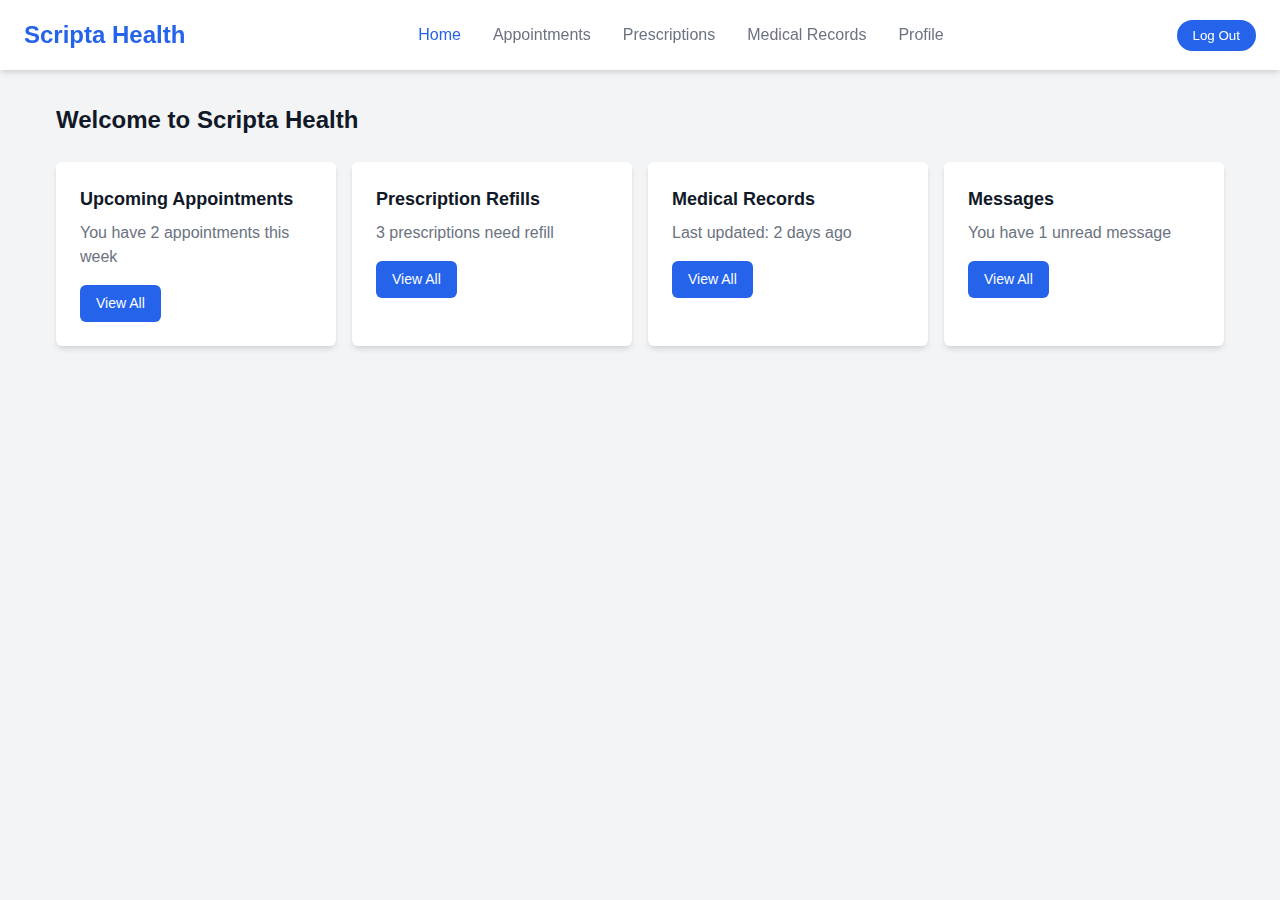
==== commit 2d05efd2: "Reverted to edit edt-b239c80a-f4fe-43ce-be84-6d403d87ff1f: "Specify technologies to use" ====
--- a/index.html
+++ b/index.html
@@ -4,12 +4,13 @@
   <head>
     <meta charset="UTF-8" />
     <meta name="viewport" content="width=device-width, initial-scale=1.0" />
-    <title>Scripta Health - Home</title>
+    <title>Pharmacy Healthcare System</title>
     <meta name="description" content="Pharmacy Healthcare Management System" />
     <meta name="author" content="Scripta Health" />
     <meta property="og:image" content="/og-image.png" />
     <link rel="stylesheet" href="/src/styles.css" />
-    <script src="/src/script.js" defer></script>
+    <!-- IMPORTANT: DO NOT REMOVE THIS SCRIPT TAG OR THIS VERY COMMENT! -->
+    <script src="https://cdn.gpteng.co/gptengineer.js" type="module"></script>
   </head>
 
   <body>
@@ -22,11 +23,11 @@
           </div>
           <nav class="desktop-nav">
             <ul>
-              <li><a href="index.html" class="active">Home</a></li>
-              <li><a href="appointments.html">Appointments</a></li>
-              <li><a href="prescriptions.html">Prescriptions</a></li>
-              <li><a href="medical-records.html">Medical Records</a></li>
-              <li><a href="profile.html">Profile</a></li>
+              <li><a href="#home" class="active">Home</a></li>
+              <li><a href="#appointments">Appointments</a></li>
+              <li><a href="#prescriptions">Prescriptions</a></li>
+              <li><a href="#medical-records">Medical Records</a></li>
+              <li><a href="#profile">Profile</a></li>
             </ul>
           </nav>
           <button class="login-btn">Log Out</button>
@@ -41,11 +42,11 @@
       <!-- Mobile Navigation -->
       <nav class="mobile-nav">
         <ul>
-          <li><a href="index.html" class="active">Home</a></li>
-          <li><a href="appointments.html">Appointments</a></li>
-          <li><a href="prescriptions.html">Prescriptions</a></li>
-          <li><a href="medical-records.html">Medical Records</a></li>
-          <li><a href="profile.html">Profile</a></li>
+          <li><a href="#home" class="active">Home</a></li>
+          <li><a href="#appointments">Appointments</a></li>
+          <li><a href="#prescriptions">Prescriptions</a></li>
+          <li><a href="#medical-records">Medical Records</a></li>
+          <li><a href="#profile">Profile</a></li>
         </ul>
       </nav>
 
@@ -59,17 +60,17 @@
               <div class="card">
                 <h3>Upcoming Appointments</h3>
                 <p>You have 2 appointments this week</p>
-                <a href="appointments.html" class="btn">View All</a>
+                <a href="#appointments" class="btn">View All</a>
               </div>
               <div class="card">
                 <h3>Prescription Refills</h3>
                 <p>3 prescriptions need refill</p>
-                <a href="prescriptions.html" class="btn">View All</a>
+                <a href="#prescriptions" class="btn">View All</a>
               </div>
               <div class="card">
                 <h3>Medical Records</h3>
                 <p>Last updated: 2 days ago</p>
-                <a href="medical-records.html" class="btn">View All</a>
+                <a href="#medical-records" class="btn">View All</a>
               </div>
               <div class="card">
                 <h3>Messages</h3>
@@ -77,21 +78,284 @@
                 <a href="#" class="btn">View All</a>
               </div>
             </div>
-            
-            <div class="featured-section">
-              <h3>Featured Article</h3>
-              <div class="featured-card">
-                <img src="public/lovable-uploads/3370c5ff-e9fc-4a22-ab12-75254d22e359.png" alt="Doctor consulting with patient" class="featured-image">
-                <div class="featured-content">
-                  <h4>Understanding Your Medications</h4>
-                  <p>Regular consultations with your healthcare provider can help ensure you're getting the most from your prescribed medications while minimizing potential side effects.</p>
-                  <a href="#" class="btn">Read More</a>
-                </div>
+          </div>
+        </section>
+
+        <!-- Appointments Section -->
+        <section id="appointments" class="section">
+          <div class="container">
+            <h2>Your Appointments</h2>
+            <button class="new-btn">New Appointment</button>
+            <div class="appointments-list">
+              <div class="appointment-card">
+                <div class="appointment-date">
+                  <span class="month">JUN</span>
+                  <span class="day">15</span>
+                </div>
+                <div class="appointment-details">
+                  <h3>Dr. Sarah Johnson</h3>
+                  <p>General Check-up</p>
+                  <p class="time">10:00 AM - 11:00 AM</p>
+                </div>
+                <div class="appointment-actions">
+                  <button class="reschedule-btn">Reschedule</button>
+                  <button class="cancel-btn">Cancel</button>
+                </div>
+              </div>
+              <div class="appointment-card">
+                <div class="appointment-date">
+                  <span class="month">JUN</span>
+                  <span class="day">22</span>
+                </div>
+                <div class="appointment-details">
+                  <h3>Dr. Michael Chen</h3>
+                  <p>Cardiology Follow-up</p>
+                  <p class="time">2:30 PM - 3:30 PM</p>
+                </div>
+                <div class="appointment-actions">
+                  <button class="reschedule-btn">Reschedule</button>
+                  <button class="cancel-btn">Cancel</button>
+                </div>
+              </div>
+            </div>
+          </div>
+        </section>
+
+        <!-- Prescriptions Section -->
+        <section id="prescriptions" class="section">
+          <div class="container">
+            <h2>Your Prescriptions</h2>
+            <div class="filters">
+              <button class="filter-btn active">All</button>
+              <button class="filter-btn">Active</button>
+              <button class="filter-btn">Refills Needed</button>
+              <button class="filter-btn">Expired</button>
+            </div>
+            <div class="prescriptions-list">
+              <div class="prescription-card">
+                <div class="prescription-icon">
+                  <svg width="24" height="24" viewBox="0 0 24 24" fill="none" xmlns="http://www.w3.org/2000/svg">
+                    <path d="M19 3H5C3.9 3 3 3.9 3 5V19C3 20.1 3.9 21 5 21H19C20.1 21 21 20.1 21 19V5C21 3.9 20.1 3 19 3Z" stroke="#2563EB" stroke-width="2" stroke-linecap="round" stroke-linejoin="round"/>
+                    <path d="M12 8V16" stroke="#2563EB" stroke-width="2" stroke-linecap="round" stroke-linejoin="round"/>
+                    <path d="M8 12H16" stroke="#2563EB" stroke-width="2" stroke-linecap="round" stroke-linejoin="round"/>
+                  </svg>
+                </div>
+                <div class="prescription-details">
+                  <h3>Lisinopril 10mg</h3>
+                  <p>Take 1 tablet daily</p>
+                  <p class="prescription-date">Refills: 2 remaining (Expires: 12/15/2023)</p>
+                </div>
+                <div class="prescription-actions">
+                  <button class="refill-btn">Request Refill</button>
+                </div>
+              </div>
+              <div class="prescription-card">
+                <div class="prescription-icon">
+                  <svg width="24" height="24" viewBox="0 0 24 24" fill="none" xmlns="http://www.w3.org/2000/svg">
+                    <path d="M19 3H5C3.9 3 3 3.9 3 5V19C3 20.1 3.9 21 5 21H19C20.1 21 21 20.1 21 19V5C21 3.9 20.1 3 19 3Z" stroke="#2563EB" stroke-width="2" stroke-linecap="round" stroke-linejoin="round"/>
+                    <path d="M12 8V16" stroke="#2563EB" stroke-width="2" stroke-linecap="round" stroke-linejoin="round"/>
+                    <path d="M8 12H16" stroke="#2563EB" stroke-width="2" stroke-linecap="round" stroke-linejoin="round"/>
+                  </svg>
+                </div>
+                <div class="prescription-details">
+                  <h3>Atorvastatin 20mg</h3>
+                  <p>Take 1 tablet at bedtime</p>
+                  <p class="prescription-date">Refills: 0 remaining (Expired: 06/01/2023)</p>
+                </div>
+                <div class="prescription-actions">
+                  <button class="renew-btn">Request Renewal</button>
+                </div>
+              </div>
+              <div class="prescription-card">
+                <div class="prescription-icon">
+                  <svg width="24" height="24" viewBox="0 0 24 24" fill="none" xmlns="http://www.w3.org/2000/svg">
+                    <path d="M19 3H5C3.9 3 3 3.9 3 5V19C3 20.1 3.9 21 5 21H19C20.1 21 21 20.1 21 19V5C21 3.9 20.1 3 19 3Z" stroke="#2563EB" stroke-width="2" stroke-linecap="round" stroke-linejoin="round"/>
+                    <path d="M12 8V16" stroke="#2563EB" stroke-width="2" stroke-linecap="round" stroke-linejoin="round"/>
+                    <path d="M8 12H16" stroke="#2563EB" stroke-width="2" stroke-linecap="round" stroke-linejoin="round"/>
+                  </svg>
+                </div>
+                <div class="prescription-details">
+                  <h3>Metformin 500mg</h3>
+                  <p>Take 1 tablet twice daily with meals</p>
+                  <p class="prescription-date">Refills: 3 remaining (Expires: 03/15/2024)</p>
+                </div>
+                <div class="prescription-actions">
+                  <button class="refill-btn">Request Refill</button>
+                </div>
+              </div>
+            </div>
+          </div>
+        </section>
+
+        <!-- Medical Records Section -->
+        <section id="medical-records" class="section">
+          <div class="container">
+            <h2>Your Medical Records</h2>
+            <div class="filters">
+              <button class="filter-btn active">All Records</button>
+              <button class="filter-btn">Lab Results</button>
+              <button class="filter-btn">Imaging</button>
+              <button class="filter-btn">Visit Notes</button>
+            </div>
+            <div class="records-list">
+              <div class="record-card">
+                <div class="record-icon">
+                  <svg width="24" height="24" viewBox="0 0 24 24" fill="none" xmlns="http://www.w3.org/2000/svg">
+                    <path d="M14 3V7C14 7.26522 14.1054 7.51957 14.2929 7.70711C14.4804 7.89464 14.7348 8 15 8H19" stroke="#2563EB" stroke-width="2" stroke-linecap="round" stroke-linejoin="round"/>
+                    <path d="M17 21H7C6.46957 21 5.96086 20.7893 5.58579 20.4142C5.21071 20.0391 5 19.5304 5 19V5C5 4.46957 5.21071 3.96086 5.58579 3.58579C5.96086 3.21071 6.46957 3 7 3H14L19 8V19C19 19.5304 18.7893 20.0391 18.4142 20.4142C18.0391 20.7893 17.5304 21 17 21Z" stroke="#2563EB" stroke-width="2" stroke-linecap="round" stroke-linejoin="round"/>
+                  </svg>
+                </div>
+                <div class="record-details">
+                  <h3>Annual Physical Examination</h3>
+                  <p>Dr. Sarah Johnson</p>
+                  <p class="record-date">June 5, 2023</p>
+                </div>
+                <div class="record-actions">
+                  <button class="view-btn">View</button>
+                  <button class="download-btn">Download</button>
+                </div>
+              </div>
+              <div class="record-card">
+                <div class="record-icon">
+                  <svg width="24" height="24" viewBox="0 0 24 24" fill="none" xmlns="http://www.w3.org/2000/svg">
+                    <path d="M14 3V7C14 7.26522 14.1054 7.51957 14.2929 7.70711C14.4804 7.89464 14.7348 8 15 8H19" stroke="#2563EB" stroke-width="2" stroke-linecap="round" stroke-linejoin="round"/>
+                    <path d="M17 21H7C6.46957 21 5.96086 20.7893 5.58579 20.4142C5.21071 20.0391 5 19.5304 5 19V5C5 4.46957 5.21071 3.96086 5.58579 3.58579C5.96086 3.21071 6.46957 3 7 3H14L19 8V19C19 19.5304 18.7893 20.0391 18.4142 20.4142C18.0391 20.7893 17.5304 21 17 21Z" stroke="#2563EB" stroke-width="2" stroke-linecap="round" stroke-linejoin="round"/>
+                  </svg>
+                </div>
+                <div class="record-details">
+                  <h3>Blood Test Results</h3>
+                  <p>Lab: HealthLabs Inc.</p>
+                  <p class="record-date">May 22, 2023</p>
+                </div>
+                <div class="record-actions">
+                  <button class="view-btn">View</button>
+                  <button class="download-btn">Download</button>
+                </div>
+              </div>
+              <div class="record-card">
+                <div class="record-icon">
+                  <svg width="24" height="24" viewBox="0 0 24 24" fill="none" xmlns="http://www.w3.org/2000/svg">
+                    <path d="M14 3V7C14 7.26522 14.1054 7.51957 14.2929 7.70711C14.4804 7.89464 14.7348 8 15 8H19" stroke="#2563EB" stroke-width="2" stroke-linecap="round" stroke-linejoin="round"/>
+                    <path d="M17 21H7C6.46957 21 5.96086 20.7893 5.58579 20.4142C5.21071 20.0391 5 19.5304 5 19V5C5 4.46957 5.21071 3.96086 5.58579 3.58579C5.96086 3.21071 6.46957 3 7 3H14L19 8V19C19 19.5304 18.7893 20.0391 18.4142 20.4142C18.0391 20.7893 17.5304 21 17 21Z" stroke="#2563EB" stroke-width="2" stroke-linecap="round" stroke-linejoin="round"/>
+                  </svg>
+                </div>
+                <div class="record-details">
+                  <h3>Chest X-Ray</h3>
+                  <p>Radiology Dept.</p>
+                  <p class="record-date">April 10, 2023</p>
+                </div>
+                <div class="record-actions">
+                  <button class="view-btn">View</button>
+                  <button class="download-btn">Download</button>
+                </div>
+              </div>
+            </div>
+          </div>
+        </section>
+
+        <!-- Profile Section -->
+        <section id="profile" class="section">
+          <div class="container">
+            <h2>Your Profile</h2>
+            <div class="profile-container">
+              <div class="profile-info">
+                <div class="profile-header">
+                  <div class="profile-avatar">
+                    <img src="https://via.placeholder.com/100" alt="Profile avatar">
+                  </div>
+                  <div class="profile-name">
+                    <h3>John Doe</h3>
+                    <p>Patient ID: #12345678</p>
+                  </div>
+                </div>
+                <div class="profile-details">
+                  <div class="profile-section">
+                    <h4>Personal Information</h4>
+                    <div class="info-row">
+                      <span class="info-label">Date of Birth:</span>
+                      <span class="info-value">January 15, 1980</span>
+                    </div>
+                    <div class="info-row">
+                      <span class="info-label">Gender:</span>
+                      <span class="info-value">Male</span>
+                    </div>
+                    <div class="info-row">
+                      <span class="info-label">Blood Type:</span>
+                      <span class="info-value">O+</span>
+                    </div>
+                    <button class="edit-btn">Edit</button>
+                  </div>
+                  <div class="profile-section">
+                    <h4>Contact Information</h4>
+                    <div class="info-row">
+                      <span class="info-label">Email:</span>
+                      <span class="info-value">johndoe@example.com</span>
+                    </div>
+                    <div class="info-row">
+                      <span class="info-label">Phone:</span>
+                      <span class="info-value">(555) 123-4567</span>
+                    </div>
+                    <div class="info-row">
+                      <span class="info-label">Address:</span>
+                      <span class="info-value">123 Main St, Anytown, CA 12345</span>
+                    </div>
+                    <button class="edit-btn">Edit</button>
+                  </div>
+                  <div class="profile-section">
+                    <h4>Emergency Contact</h4>
+                    <div class="info-row">
+                      <span class="info-label">Name:</span>
+                      <span class="info-value">Jane Doe</span>
+                    </div>
+                    <div class="info-row">
+                      <span class="info-label">Relationship:</span>
+                      <span class="info-value">Spouse</span>
+                    </div>
+                    <div class="info-row">
+                      <span class="info-label">Phone:</span>
+                      <span class="info-value">(555) 987-6543</span>
+                    </div>
+                    <button class="edit-btn">Edit</button>
+                  </div>
+                </div>
+              </div>
+              <div class="profile-actions">
+                <button class="action-btn">
+                  <svg width="20" height="20" viewBox="0 0 24 24" fill="none" xmlns="http://www.w3.org/2000/svg">
+                    <path d="M12 15C13.6569 15 15 13.6569 15 12C15 10.3431 13.6569 9 12 9C10.3431 9 9 10.3431 9 12C9 13.6569 10.3431 15 12 15Z" stroke="currentColor" stroke-width="2" stroke-linecap="round" stroke-linejoin="round"/>
+                    <path d="M19.4 15C19.2669 15.3016 19.2272 15.6362 19.286 15.9606C19.3448 16.285 19.4995 16.5843 19.73 16.82L19.79 16.88C19.976 17.0657 20.1235 17.2863 20.2241 17.5291C20.3248 17.7719 20.3766 18.0322 20.3766 18.295C20.3766 18.5578 20.3248 18.8181 20.2241 19.0609C20.1235 19.3037 19.976 19.5243 19.79 19.71C19.6043 19.896 19.3837 20.0435 19.1409 20.1441C18.8981 20.2448 18.6378 20.2966 18.375 20.2966C18.1122 20.2966 17.8519 20.2448 17.6091 20.1441C17.3663 20.0435 17.1457 19.896 16.96 19.71L16.9 19.65C16.6643 19.4195 16.365 19.2648 16.0406 19.206C15.7162 19.1472 15.3816 19.1869 15.08 19.32C14.7842 19.4468 14.532 19.6572 14.3543 19.9255C14.1766 20.1938 14.0813 20.5082 14.08 20.83V21C14.08 21.5304 13.8693 22.0391 13.4942 22.4142C13.1191 22.7893 12.6104 23 12.08 23C11.5496 23 11.0409 22.7893 10.6658 22.4142C10.2907 22.0391 10.08 21.5304 10.08 21V20.91C10.0723 20.579 9.96512 20.258 9.77251 19.9887C9.5799 19.7194 9.31074 19.5143 9 19.4C8.69838 19.2669 8.36381 19.2272 8.03941 19.286C7.71502 19.3448 7.41568 19.4995 7.18 19.73L7.12 19.79C6.93425 19.976 6.71368 20.1235 6.47088 20.2241C6.22808 20.3248 5.96783 20.3766 5.705 20.3766C5.44217 20.3766 5.18192 20.3248 4.93912 20.2241C4.69632 20.1235 4.47575 19.976 4.29 19.79C4.10405 19.6043 3.95653 19.3837 3.85588 19.1409C3.75523 18.8981 3.70343 18.6378 3.70343 18.375C3.70343 18.1122 3.75523 17.8519 3.85588 17.6091C3.95653 17.3663 4.10405 17.1457 4.29 16.96L4.35 16.9C4.58054 16.6643 4.73519 16.365 4.794 16.0406C4.85282 15.7162 4.81312 15.3816 4.68 15.08C4.55324 14.7842 4.34276 14.532 4.07447 14.3543C3.80618 14.1766 3.49179 14.0813 3.17 14.08H3C2.46957 14.08 1.96086 13.8693 1.58579 13.4942C1.21071 13.1191 1 12.6104 1 12.08C1 11.5496 1.21071 11.0409 1.58579 10.6658C1.96086 10.2907 2.46957 10.08 3 10.08H3.09C3.42099 10.0723 3.742 9.96512 4.0113 9.77251C4.28059 9.5799 4.48572 9.31074 4.6 9C4.73312 8.69838 4.77282 8.36381 4.714 8.03941C4.65519 7.71502 4.50054 7.41568 4.27 7.18L4.21 7.12C4.02405 6.93425 3.87653 6.71368 3.77588 6.47088C3.67523 6.22808 3.62343 5.96783 3.62343 5.705C3.62343 5.44217 3.67523 5.18192 3.77588 4.93912C3.87653 4.69632 4.02405 4.47575 4.21 4.29C4.39575 4.10405 4.61632 3.95653 4.85912 3.85588C5.10192 3.75523 5.36217 3.70343 5.625 3.70343C5.88783 3.70343 6.14808 3.75523 6.39088 3.85588C6.63368 3.95653 6.85425 4.10405 7.04 4.29L7.1 4.35C7.33568 4.58054 7.63502 4.73519 7.95941 4.794C8.28381 4.85282 8.61838 4.81312 8.92 4.68H9C9.29577 4.55324 9.54802 4.34276 9.72569 4.07447C9.90337 3.80618 9.99872 3.49179 10 3.17V3C10 2.46957 10.2107 1.96086 10.5858 1.58579C10.9609 1.21071 11.4696 1 12 1C12.5304 1 13.0391 1.21071 13.4142 1.58579C13.7893 1.96086 14 2.46957 14 3V3.09C14.0013 3.41179 14.0966 3.72618 14.2743 3.99447C14.452 4.26276 14.7042 4.47324 15 4.6C15.3016 4.73312 15.6362 4.77282 15.9606 4.714C16.285 4.65519 16.5843 4.50054 16.82 4.27L16.88 4.21C17.0657 4.02405 17.2863 3.87653 17.5291 3.77588C17.7719 3.67523 18.0322 3.62343 18.295 3.62343C18.5578 3.62343 18.8181 3.67523 19.0609 3.77588C19.3037 3.87653 19.5243 4.02405 19.71 4.21C19.896 4.39575 20.0435 4.61632 20.1441 4.85912C20.2448 5.10192 20.2966 5.36217 20.2966 5.625C20.2966 5.88783 20.2448 6.14808 20.1441 6.39088C20.0435 6.63368 19.896 6.85425 19.71 7.04L19.65 7.1C19.4195 7.33568 19.2648 7.63502 19.206 7.95941C19.1472 8.28381 19.1869 8.61838 19.32 8.92V9C19.4468 9.29577 19.6572 9.54802 19.9255 9.72569C20.1938 9.90337 20.5082 9.99872 20.83 10H21C21.5304 10 22.0391 10.2107 22.4142 10.5858C22.7893 10.9609 23 11.4696 23 12C23 12.5304 22.7893 13.0391 22.4142 13.4142C22.0391 13.7893 21.5304 14 21 14H20.91C20.5882 14.0013 20.2738 14.0966 20.0055 14.2743C19.7372 14.452 19.5268 14.7042 19.4 15Z" stroke="currentColor" stroke-width="2" stroke-linecap="round" stroke-linejoin="round"/>
+                  </svg>
+                  Account Settings
+                </button>
+                <button class="action-btn">
+                  <svg width="20" height="20" viewBox="0 0 24 24" fill="none" xmlns="http://www.w3.org/2000/svg">
+                    <path d="M12 22C17.5228 22 22 17.5228 22 12C22 6.47715 17.5228 2 12 2C6.47715 2 2 6.47715 2 12C2 17.5228 6.47715 22 12 22Z" stroke="currentColor" stroke-width="2" stroke-linecap="round" stroke-linejoin="round"/>
+                    <path d="M12 16V12" stroke="currentColor" stroke-width="2" stroke-linecap="round" stroke-linejoin="round"/>
+                    <path d="M12 8H12.01" stroke="currentColor" stroke-width="2" stroke-linecap="round" stroke-linejoin="round"/>
+                  </svg>
+                  Privacy & Security
+                </button>
+                <button class="action-btn">
+                  <svg width="20" height="20" viewBox="0 0 24 24" fill="none" xmlns="http://www.w3.org/2000/svg">
+                    <path d="M21 11.5C21.0034 12.8199 20.6951 14.1219 20.1 15.3C19.3944 16.7118 18.3098 17.8992 16.9674 18.7293C15.6251 19.5594 14.0782 19.9994 12.5 20C11.1801 20.0035 9.87812 19.6951 8.7 19.1L3 21L4.9 15.3C4.30493 14.1219 3.99656 12.8199 4 11.5C4.00061 9.92179 4.44061 8.37488 5.27072 7.03258C6.10083 5.69028 7.28825 4.6056 8.7 3.90003C9.87812 3.30496 11.1801 2.99659 12.5 3.00003H13C15.0843 3.11502 17.053 3.99479 18.5291 5.47089C20.0052 6.94699 20.885 8.91568 21 11V11.5Z" stroke="currentColor" stroke-width="2" stroke-linecap="round" stroke-linejoin="round"/>
+                  </svg>
+                  Support
+                </button>
+                <button class="action-btn danger">
+                  <svg width="20" height="20" viewBox="0 0 24 24" fill="none" xmlns="http://www.w3.org/2000/svg">
+                    <path d="M9 21H5C4.46957 21 3.96086 20.7893 3.58579 20.4142C3.21071 20.0391 3 19.5304 3 19V5C3 4.46957 3.21071 3.96086 3.58579 3.58579C3.96086 3.21071 4.46957 3 5 3H9" stroke="currentColor" stroke-width="2" stroke-linecap="round" stroke-linejoin="round"/>
+                    <path d="M16 17L21 12L16 7" stroke="currentColor" stroke-width="2" stroke-linecap="round" stroke-linejoin="round"/>
+                    <path d="M21 12H9" stroke="currentColor" stroke-width="2" stroke-linecap="round" stroke-linejoin="round"/>
+                  </svg>
+                  Log Out
+                </button>
               </div>
             </div>
           </div>
         </section>
       </main>
     </div>
+
+    <script src="/src/script.js"></script>
   </body>
 </html>
--- a/src/styles.css
+++ b/src/styles.css
@@ -1,23 +1,46 @@
 
-/* Base Styles */
+:root {
+  --primary: #2563eb;
+  --primary-dark: #1d4ed8;
+  --secondary: #f3f4f6;
+  --text-dark: #111827;
+  --text-light: #6b7280;
+  --text-lighter: #9ca3af;
+  --danger: #ef4444;
+  --success: #10b981;
+  --white: #ffffff;
+  --gray-100: #f3f4f6;
+  --gray-200: #e5e7eb;
+  --gray-300: #d1d5db;
+  --shadow: 0 4px 6px -1px rgba(0, 0, 0, 0.1), 0 2px 4px -1px rgba(0, 0, 0, 0.06);
+  --radius: 0.375rem;
+}
+
 * {
   margin: 0;
   padding: 0;
   box-sizing: border-box;
-  font-family: 'Segoe UI', Tahoma, Geneva, Verdana, sans-serif;
+  font-family: 'Inter', -apple-system, BlinkMacSystemFont, "Segoe UI", Roboto, sans-serif;
 }
 
 body {
-  background-color: #f8fafc;
-  color: #334155;
-  line-height: 1.6;
+  background-color: var(--secondary);
+  color: var(--text-dark);
+  line-height: 1.5;
+}
+
+.container {
+  max-width: 1200px;
+  margin: 0 auto;
+  padding: 0 1rem;
 }
 
 /* Header Styles */
 .header {
-  background-color: #ffffff;
-  box-shadow: 0 2px 10px rgba(0, 0, 0, 0.1);
-  position: sticky;
+  background-color: var(--white);
+  box-shadow: var(--shadow);
+  position: fixed;
+  width: 100%;
   top: 0;
   z-index: 100;
 }
@@ -26,15 +49,14 @@
   display: flex;
   justify-content: space-between;
   align-items: center;
-  padding: 1rem 2rem;
-  max-width: 1400px;
-  margin: 0 auto;
+  height: 70px;
+  padding: 0 1.5rem;
 }
 
 .logo h1 {
-  color: #2563eb;
+  color: var(--primary);
   font-size: 1.5rem;
-  font-weight: 600;
+  font-weight: 700;
 }
 
 .desktop-nav {
@@ -48,47 +70,30 @@
 }
 
 .desktop-nav a {
+  color: var(--text-light);
   text-decoration: none;
-  color: #64748b;
-  font-weight: 500;
-  transition: color 0.3s ease;
-  padding: 0.5rem 0;
-  position: relative;
-}
-
-.desktop-nav a:hover {
-  color: #1e40af;
-}
-
+  font-weight: 500;
+  transition: color 0.3s;
+}
+
+.desktop-nav a:hover, 
 .desktop-nav a.active {
-  color: #2563eb;
-}
-
-.desktop-nav a.active::after {
-  content: '';
-  position: absolute;
-  bottom: -5px;
-  left: 0;
-  width: 100%;
-  height: 2px;
-  background-color: #2563eb;
-  border-radius: 2px;
+  color: var(--primary);
 }
 
 .login-btn {
-  background-color: transparent;
-  color: #2563eb;
-  border: 1px solid #2563eb;
-  padding: 0.5rem 1.25rem;
-  border-radius: 0.375rem;
-  font-weight: 500;
-  cursor: pointer;
-  transition: all 0.3s ease;
+  background-color: var(--primary);
+  color: var(--white);
+  border: none;
+  padding: 0.5rem 1rem;
+  border-radius: 9999px;
+  font-weight: 500;
+  cursor: pointer;
+  transition: background-color 0.3s;
 }
 
 .login-btn:hover {
-  background-color: #2563eb;
-  color: white;
+  background-color: var(--primary-dark);
 }
 
 .mobile-menu-btn {
@@ -105,8 +110,8 @@
 .mobile-menu-btn span {
   width: 100%;
   height: 2px;
-  background-color: #64748b;
-  transition: all 0.3s ease;
+  background-color: var(--text-dark);
+  transition: transform 0.3s, opacity 0.3s;
 }
 
 .mobile-menu-btn.active span:nth-child(1) {
@@ -123,555 +128,401 @@
 
 /* Mobile Navigation */
 .mobile-nav {
-  display: none;
   position: fixed;
-  top: 60px;
+  top: 70px;
   left: 0;
-  right: 0;
-  background-color: white;
-  box-shadow: 0 10px 15px -3px rgba(0, 0, 0, 0.1);
-  z-index: 90;
-  padding: 1rem 0;
-  transform: translateY(-100%);
-  transition: transform 0.3s ease;
+  width: 100%;
+  height: calc(100vh - 70px);
+  background-color: var(--white);
+  z-index: 99;
+  transform: translateX(-100%);
+  transition: transform 0.3s ease-in-out;
 }
 
 .mobile-nav.active {
-  transform: translateY(0);
-  display: block;
+  transform: translateX(0);
 }
 
 .mobile-nav ul {
   list-style: none;
+  padding: 1.5rem;
+}
+
+.mobile-nav li {
+  margin-bottom: 1.5rem;
 }
 
 .mobile-nav a {
   display: block;
-  padding: 1rem 2rem;
+  color: var(--text-dark);
+  font-size: 1.125rem;
+  font-weight: 500;
   text-decoration: none;
-  color: #64748b;
-  font-weight: 500;
-  transition: all 0.3s ease;
-}
-
-.mobile-nav a:hover, .mobile-nav a.active {
-  background-color: #f1f5f9;
-  color: #2563eb;
-}
-
-/* Main Content Styles */
+  padding: 0.5rem 0;
+}
+
+.mobile-nav a.active {
+  color: var(--primary);
+}
+
+/* Main Content */
 main {
-  max-width: 1400px;
-  margin: 0 auto;
-  padding: 2rem;
-}
-
-.container {
-  width: 100%;
-}
-
-section {
+  padding-top: 70px;
+  min-height: 100vh;
+}
+
+.section {
   display: none;
-}
-
-section.active {
+  padding: 2rem 0;
+}
+
+.section.active {
   display: block;
 }
 
 h2 {
-  font-size: 1.875rem;
-  color: #1e293b;
+  font-size: 1.5rem;
+  font-weight: 700;
   margin-bottom: 1.5rem;
-  font-weight: 600;
 }
 
 /* Dashboard Cards */
 .dashboard {
   display: grid;
-  grid-template-columns: repeat(1, 1fr);
-  gap: 1.5rem;
-  margin-bottom: 2rem;
+  grid-template-columns: 1fr;
+  gap: 1rem;
 }
 
 .card {
-  background-color: white;
-  border-radius: 0.5rem;
+  background-color: var(--white);
+  border-radius: var(--radius);
   padding: 1.5rem;
-  box-shadow: 0 1px 3px rgba(0, 0, 0, 0.1);
-  transition: transform 0.3s ease, box-shadow 0.3s ease;
+  box-shadow: var(--shadow);
+  transition: transform 0.3s, box-shadow 0.3s;
 }
 
 .card:hover {
   transform: translateY(-5px);
-  box-shadow: 0 10px 15px -3px rgba(0, 0, 0, 0.1);
+  box-shadow: 0 10px 15px -3px rgba(0, 0, 0, 0.1), 0 4px 6px -2px rgba(0, 0, 0, 0.05);
 }
 
 .card h3 {
-  font-size: 1.25rem;
-  color: #1e293b;
-  margin-bottom: 0.75rem;
+  font-size: 1.125rem;
   font-weight: 600;
+  margin-bottom: 0.5rem;
 }
 
 .card p {
-  color: #64748b;
-  margin-bottom: 1.25rem;
+  color: var(--text-light);
+  margin-bottom: 1rem;
 }
 
 .btn {
   display: inline-block;
-  background-color: #2563eb;
-  color: white;
+  background-color: var(--primary);
+  color: var(--white);
   padding: 0.5rem 1rem;
-  border-radius: 0.375rem;
+  border-radius: var(--radius);
   text-decoration: none;
   font-weight: 500;
-  transition: background-color 0.3s ease;
+  font-size: 0.875rem;
+  transition: background-color 0.3s;
 }
 
 .btn:hover {
-  background-color: #1d4ed8;
-}
-
-/* Featured Section */
-.featured-section {
-  margin-top: 2rem;
-}
-
-.featured-card {
-  background-color: white;
-  border-radius: 0.5rem;
-  overflow: hidden;
-  box-shadow: 0 4px 6px -1px rgba(0, 0, 0, 0.1);
-}
-
-.featured-image {
-  width: 100%;
-  height: 200px;
-  object-fit: cover;
-}
-
-.featured-content {
-  padding: 1.5rem;
-}
-
-.featured-content h4 {
+  background-color: var(--primary-dark);
+}
+
+/* Appointments */
+.new-btn {
+  background-color: var(--primary);
+  color: var(--white);
+  border: none;
+  padding: 0.5rem 1rem;
+  border-radius: var(--radius);
+  font-weight: 500;
+  margin-bottom: 1.5rem;
+  cursor: pointer;
+  transition: background-color 0.3s;
+  display: inline-flex;
+  align-items: center;
+}
+
+.new-btn::before {
+  content: '+';
+  margin-right: 0.5rem;
+  font-weight: 700;
+}
+
+.new-btn:hover {
+  background-color: var(--primary-dark);
+}
+
+.appointments-list,
+.prescriptions-list,
+.records-list {
+  display: grid;
+  gap: 1rem;
+}
+
+.appointment-card,
+.prescription-card,
+.record-card {
+  display: flex;
+  background-color: var(--white);
+  border-radius: var(--radius);
+  padding: 1rem;
+  box-shadow: var(--shadow);
+  gap: 1rem;
+  align-items: center;
+}
+
+.appointment-date {
+  display: flex;
+  flex-direction: column;
+  align-items: center;
+  justify-content: center;
+  background-color: var(--primary);
+  color: var(--white);
+  width: 60px;
+  height: 60px;
+  border-radius: var(--radius);
+  padding: 0.5rem;
+  text-align: center;
+}
+
+.appointment-date .month {
+  font-size: 0.75rem;
+  font-weight: 600;
+  text-transform: uppercase;
+}
+
+.appointment-date .day {
   font-size: 1.25rem;
-  margin-bottom: 0.75rem;
-  color: #1e293b;
-}
-
-.featured-content p {
-  margin-bottom: 1.25rem;
-  color: #64748b;
+  font-weight: 700;
+}
+
+.appointment-details,
+.prescription-details,
+.record-details {
+  flex: 1;
+}
+
+.appointment-details h3,
+.prescription-details h3,
+.record-details h3 {
+  font-size: 1rem;
+  font-weight: 600;
+  margin-bottom: 0.25rem;
+}
+
+.appointment-details p,
+.prescription-details p,
+.record-details p {
+  color: var(--text-light);
+  font-size: 0.875rem;
+  margin-bottom: 0.25rem;
+}
+
+.time,
+.prescription-date,
+.record-date {
+  color: var(--text-lighter);
+  font-size: 0.75rem;
+}
+
+.appointment-actions,
+.prescription-actions,
+.record-actions {
+  display: flex;
+  flex-direction: column;
+  gap: 0.5rem;
+}
+
+.reschedule-btn,
+.cancel-btn,
+.refill-btn,
+.renew-btn,
+.view-btn,
+.download-btn {
+  background-color: transparent;
+  border: 1px solid var(--gray-300);
+  padding: 0.375rem 0.75rem;
+  border-radius: var(--radius);
+  font-size: 0.75rem;
+  font-weight: 500;
+  cursor: pointer;
+  transition: all 0.3s;
+}
+
+.reschedule-btn:hover,
+.view-btn:hover,
+.download-btn:hover {
+  background-color: var(--gray-100);
+}
+
+.cancel-btn {
+  color: var(--danger);
+  border-color: var(--danger);
+}
+
+.cancel-btn:hover {
+  background-color: rgba(239, 68, 68, 0.1);
+}
+
+.refill-btn,
+.renew-btn {
+  color: var(--primary);
+  border-color: var(--primary);
+}
+
+.refill-btn:hover,
+.renew-btn:hover {
+  background-color: rgba(37, 99, 235, 0.1);
 }
 
 /* Filters */
 .filters {
   display: flex;
-  flex-wrap: wrap;
   gap: 0.5rem;
   margin-bottom: 1.5rem;
+  flex-wrap: wrap;
 }
 
 .filter-btn {
-  background-color: #f1f5f9;
-  border: none;
-  border-radius: 0.375rem;
-  padding: 0.5rem 1rem;
+  background-color: transparent;
+  border: 1px solid var(--gray-300);
+  padding: 0.375rem 0.75rem;
+  border-radius: var(--radius);
   font-size: 0.875rem;
-  color: #64748b;
-  cursor: pointer;
-  transition: all 0.3s ease;
+  font-weight: 500;
+  cursor: pointer;
+  transition: all 0.3s;
 }
 
 .filter-btn:hover {
-  background-color: #e2e8f0;
+  background-color: var(--gray-100);
 }
 
 .filter-btn.active {
-  background-color: #2563eb;
-  color: white;
-}
-
-/* New Button */
-.new-btn {
-  background-color: #2563eb;
-  color: white;
-  border: none;
-  border-radius: 0.375rem;
-  padding: 0.625rem 1.25rem;
-  font-weight: 500;
-  cursor: pointer;
+  background-color: var(--primary);
+  color: var(--white);
+  border-color: var(--primary);
+}
+
+/* Prescription Icon */
+.prescription-icon,
+.record-icon {
+  display: flex;
+  align-items: center;
+  justify-content: center;
+  width: 48px;
+  height: 48px;
+  background-color: rgba(37, 99, 235, 0.1);
+  border-radius: var(--radius);
+  color: var(--primary);
+}
+
+/* Profile */
+.profile-container {
+  display: grid;
+  gap: 1.5rem;
+}
+
+.profile-info {
+  background-color: var(--white);
+  border-radius: var(--radius);
+  padding: 1.5rem;
+  box-shadow: var(--shadow);
+}
+
+.profile-header {
+  display: flex;
+  align-items: center;
+  gap: 1rem;
   margin-bottom: 1.5rem;
-  transition: background-color 0.3s ease;
-  display: flex;
-  align-items: center;
-  gap: 0.5rem;
-}
-
-.new-btn:hover {
-  background-color: #1d4ed8;
-}
-
-/* Appointment Cards */
-.appointments-list {
-  display: grid;
-  grid-template-columns: 1fr;
-  gap: 1rem;
-}
-
-.appointment-card {
-  display: flex;
-  background-color: white;
-  border-radius: 0.5rem;
+  border-bottom: 1px solid var(--gray-200);
+  padding-bottom: 1.5rem;
+}
+
+.profile-avatar {
+  width: 72px;
+  height: 72px;
+  border-radius: 50%;
   overflow: hidden;
-  box-shadow: 0 1px 3px rgba(0, 0, 0, 0.1);
-  transition: transform 0.3s ease, box-shadow 0.3s ease;
-}
-
-.appointment-card:hover {
-  transform: translateY(-3px);
-  box-shadow: 0 10px 15px -3px rgba(0, 0, 0, 0.1);
-}
-
-.appointment-date {
-  display: flex;
-  flex-direction: column;
-  align-items: center;
-  justify-content: center;
-  background-color: #2563eb;
-  color: white;
-  padding: 1rem;
-  min-width: 75px;
-}
-
-.month {
-  font-size: 0.875rem;
-  text-transform: uppercase;
-  font-weight: 600;
-}
-
-.day {
-  font-size: 1.5rem;
-  font-weight: 700;
-}
-
-.appointment-details {
-  padding: 1rem;
-  flex: 1;
-}
-
-.appointment-details h3 {
-  font-size: 1.125rem;
-  color: #1e293b;
-  margin-bottom: 0.25rem;
-}
-
-.appointment-details p {
-  color: #64748b;
-  font-size: 0.875rem;
-}
-
-.time {
-  font-weight: 500;
-  color: #2563eb;
-  margin-top: 0.5rem;
-}
-
-.appointment-actions {
-  display: flex;
-  flex-direction: column;
-  gap: 0.5rem;
-  padding: 1rem;
-  justify-content: center;
-}
-
-.reschedule-btn, .cancel-btn {
-  padding: 0.375rem 0.75rem;
-  border-radius: 0.25rem;
-  font-size: 0.75rem;
-  border: none;
-  cursor: pointer;
-  transition: all 0.3s ease;
-}
-
-.reschedule-btn {
-  background-color: #f1f5f9;
-  color: #64748b;
-}
-
-.reschedule-btn:hover {
-  background-color: #e2e8f0;
-}
-
-.cancel-btn {
-  background-color: #fee2e2;
-  color: #ef4444;
-}
-
-.cancel-btn:hover {
-  background-color: #fecaca;
-}
-
-/* Prescription Cards */
-.prescriptions-list {
-  display: grid;
-  grid-template-columns: 1fr;
-  gap: 1rem;
-}
-
-.prescription-card {
-  display: flex;
-  background-color: white;
-  border-radius: 0.5rem;
-  overflow: hidden;
-  padding: 1.25rem;
-  box-shadow: 0 1px 3px rgba(0, 0, 0, 0.1);
-  transition: transform 0.3s ease, box-shadow 0.3s ease;
-}
-
-.prescription-card:hover {
-  transform: translateY(-3px);
-  box-shadow: 0 10px 15px -3px rgba(0, 0, 0, 0.1);
-}
-
-.prescription-icon {
-  margin-right: 1rem;
-  color: #2563eb;
-}
-
-.prescription-details {
-  flex: 1;
-}
-
-.prescription-details h3 {
-  font-size: 1.125rem;
-  color: #1e293b;
-  margin-bottom: 0.25rem;
-}
-
-.prescription-details p {
-  color: #64748b;
-  font-size: 0.875rem;
-}
-
-.prescription-date {
-  font-size: 0.75rem;
-  color: #94a3b8;
-  margin-top: 0.5rem;
-}
-
-.prescription-actions {
-  display: flex;
-  align-items: center;
-}
-
-.refill-btn, .renew-btn {
-  padding: 0.5rem 1rem;
-  border-radius: 0.375rem;
-  font-size: 0.875rem;
-  border: none;
-  cursor: pointer;
-  transition: all 0.3s ease;
-}
-
-.refill-btn {
-  background-color: #2563eb;
-  color: white;
-}
-
-.refill-btn:hover {
-  background-color: #1d4ed8;
-}
-
-.renew-btn {
-  background-color: #f1f5f9;
-  color: #64748b;
-}
-
-.renew-btn:hover {
-  background-color: #e2e8f0;
-}
-
-/* Medical Record Cards */
-.records-list {
-  display: grid;
-  grid-template-columns: 1fr;
-  gap: 1rem;
-}
-
-.record-card {
-  display: flex;
-  background-color: white;
-  border-radius: 0.5rem;
-  overflow: hidden;
-  padding: 1.25rem;
-  box-shadow: 0 1px 3px rgba(0, 0, 0, 0.1);
-  transition: transform 0.3s ease, box-shadow 0.3s ease;
-}
-
-.record-card:hover {
-  transform: translateY(-3px);
-  box-shadow: 0 10px 15px -3px rgba(0, 0, 0, 0.1);
-}
-
-.record-icon {
-  margin-right: 1rem;
-  color: #2563eb;
-}
-
-.record-details {
-  flex: 1;
-}
-
-.record-details h3 {
-  font-size: 1.125rem;
-  color: #1e293b;
-  margin-bottom: 0.25rem;
-}
-
-.record-details p {
-  color: #64748b;
-  font-size: 0.875rem;
-}
-
-.record-date {
-  font-size: 0.75rem;
-  color: #94a3b8;
-  margin-top: 0.5rem;
-}
-
-.record-actions {
-  display: flex;
-  gap: 0.5rem;
-}
-
-.view-btn, .download-btn {
-  padding: 0.5rem 1rem;
-  border-radius: 0.375rem;
-  font-size: 0.875rem;
-  border: none;
-  cursor: pointer;
-  transition: all 0.3s ease;
-}
-
-.view-btn {
-  background-color: #2563eb;
-  color: white;
-}
-
-.view-btn:hover {
-  background-color: #1d4ed8;
-}
-
-.download-btn {
-  background-color: #f1f5f9;
-  color: #64748b;
-}
-
-.download-btn:hover {
-  background-color: #e2e8f0;
-}
-
-/* Profile Styles */
-.profile-container {
-  display: flex;
-  flex-direction: column;
-  gap: 1.5rem;
-}
-
-.profile-info {
-  background-color: white;
-  border-radius: 0.5rem;
-  overflow: hidden;
-  box-shadow: 0 1px 3px rgba(0, 0, 0, 0.1);
-}
-
-.profile-header {
-  display: flex;
-  align-items: center;
-  padding: 1.5rem;
-  border-bottom: 1px solid #e2e8f0;
-}
-
-.profile-avatar {
-  margin-right: 1.5rem;
 }
 
 .profile-avatar img {
-  width: 80px;
-  height: 80px;
-  border-radius: 50%;
+  width: 100%;
+  height: 100%;
   object-fit: cover;
-  border: 2px solid #e2e8f0;
 }
 
 .profile-name h3 {
   font-size: 1.25rem;
-  color: #1e293b;
+  font-weight: 600;
   margin-bottom: 0.25rem;
 }
 
 .profile-name p {
-  color: #64748b;
+  color: var(--text-light);
   font-size: 0.875rem;
 }
 
 .profile-details {
-  padding: 1.5rem;
+  display: grid;
+  gap: 1.5rem;
 }
 
 .profile-section {
-  margin-bottom: 1.5rem;
-  position: relative;
+  border-bottom: 1px solid var(--gray-200);
+  padding-bottom: 1.5rem;
 }
 
 .profile-section:last-child {
-  margin-bottom: 0;
+  border-bottom: none;
+  padding-bottom: 0;
 }
 
 .profile-section h4 {
   font-size: 1rem;
-  color: #1e293b;
+  font-weight: 600;
   margin-bottom: 1rem;
-  font-weight: 600;
 }
 
 .info-row {
   display: flex;
-  margin-bottom: 0.75rem;
+  margin-bottom: 0.5rem;
 }
 
 .info-label {
   flex: 0 0 40%;
-  color: #64748b;
-  font-weight: 500;
+  font-weight: 500;
+  color: var(--text-light);
 }
 
 .info-value {
-  flex: 1;
-  color: #1e293b;
+  flex: 0 0 60%;
 }
 
 .edit-btn {
-  position: absolute;
-  top: 0;
-  right: 0;
+  margin-top: 0.75rem;
   background-color: transparent;
-  color: #2563eb;
-  border: none;
+  border: 1px solid var(--gray-300);
+  padding: 0.375rem 0.75rem;
+  border-radius: var(--radius);
   font-size: 0.875rem;
-  cursor: pointer;
+  font-weight: 500;
+  cursor: pointer;
+  transition: all 0.3s;
 }
 
 .edit-btn:hover {
-  text-decoration: underline;
+  background-color: var(--gray-100);
 }
 
 .profile-actions {
-  display: flex;
-  flex-direction: column;
+  display: grid;
   gap: 0.75rem;
 }
 
@@ -679,36 +530,42 @@
   display: flex;
   align-items: center;
   gap: 0.75rem;
-  background-color: white;
-  border: none;
-  border-radius: 0.5rem;
-  padding: 1rem;
+  background-color: var(--white);
+  border: 1px solid var(--gray-300);
+  padding: 0.75rem 1rem;
+  border-radius: var(--radius);
   font-size: 0.875rem;
+  font-weight: 500;
+  cursor: pointer;
+  transition: all 0.3s;
   text-align: left;
-  color: #1e293b;
-  box-shadow: 0 1px 3px rgba(0, 0, 0, 0.1);
-  cursor: pointer;
-  transition: all 0.3s ease;
 }
 
 .action-btn:hover {
-  background-color: #f8fafc;
-  transform: translateY(-3px);
-  box-shadow: 0 10px 15px -3px rgba(0, 0, 0, 0.1);
+  background-color: var(--gray-100);
+}
+
+.action-btn svg {
+  flex-shrink: 0;
 }
 
 .action-btn.danger {
-  color: #ef4444;
+  color: var(--danger);
+  border-color: var(--danger);
 }
 
 .action-btn.danger:hover {
-  background-color: #fee2e2;
-}
-
-/* Responsive Styles */
+  background-color: rgba(239, 68, 68, 0.1);
+}
+
+/* Media Queries */
 @media (min-width: 640px) {
-  .dashboard, .appointments-list, .prescriptions-list, .records-list {
+  .dashboard {
     grid-template-columns: repeat(2, 1fr);
+  }
+  
+  .profile-container {
+    grid-template-columns: 2fr 1fr;
   }
 }
 
@@ -716,21 +573,19 @@
   .desktop-nav {
     display: block;
   }
-
+  
   .mobile-menu-btn {
     display: none;
   }
-
-  .profile-container {
+  
+  .dashboard {
+    grid-template-columns: repeat(3, 1fr);
+  }
+  
+  .appointment-actions,
+  .prescription-actions,
+  .record-actions {
     flex-direction: row;
-  }
-
-  .profile-info {
-    flex: 2;
-  }
-
-  .profile-actions {
-    flex: 1;
   }
 }
 
@@ -738,22 +593,4 @@
   .dashboard {
     grid-template-columns: repeat(4, 1fr);
   }
-
-  .appointments-list, .prescriptions-list, .records-list {
-    grid-template-columns: repeat(3, 1fr);
-  }
-
-  .featured-card {
-    display: flex;
-    align-items: stretch;
-  }
-
-  .featured-image {
-    width: 300px;
-    height: auto;
-  }
-
-  .featured-content {
-    flex: 1;
-  }
-}
+}
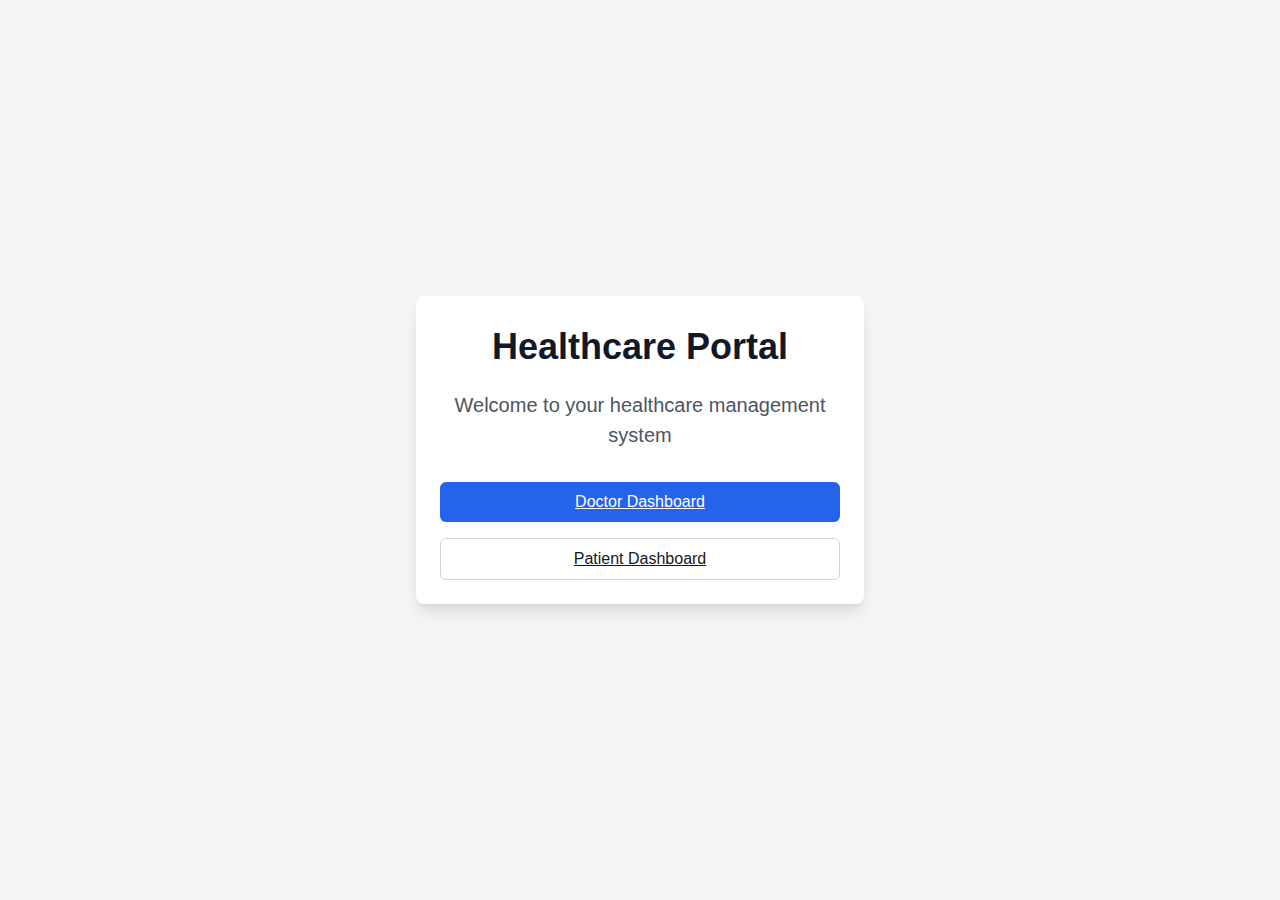
==== commit 1977f167: "Implement option 1" ====
--- a/index.html
+++ b/index.html
@@ -1,361 +1,31 @@
 
 <!DOCTYPE html>
 <html lang="en">
-  <head>
-    <meta charset="UTF-8" />
-    <meta name="viewport" content="width=device-width, initial-scale=1.0" />
-    <title>Pharmacy Healthcare System</title>
-    <meta name="description" content="Pharmacy Healthcare Management System" />
-    <meta name="author" content="Scripta Health" />
-    <meta property="og:image" content="/og-image.png" />
-    <link rel="stylesheet" href="/src/styles.css" />
-    <!-- IMPORTANT: DO NOT REMOVE THIS SCRIPT TAG OR THIS VERY COMMENT! -->
-    <script src="https://cdn.gpteng.co/gptengineer.js" type="module"></script>
-  </head>
+<head>
+  <meta charset="UTF-8">
+  <meta name="viewport" content="width=device-width, initial-scale=1.0">
+  <title>Healthcare Portal</title>
+  <link rel="stylesheet" href="styles.css">
+  <link rel="stylesheet" href="https://cdnjs.cloudflare.com/ajax/libs/font-awesome/6.4.0/css/all.min.css">
+</head>
+<body>
+  <div id="app" class="min-h-screen flex items-center justify-center bg-gray-100">
+    <div class="text-center max-w-md p-6 bg-white rounded-lg shadow-lg">
+      <h1 class="text-4xl font-bold mb-4">Healthcare Portal</h1>
+      <p class="text-xl text-gray-600 mb-8">Welcome to your healthcare management system</p>
+      
+      <div class="space-y-4">
+        <a href="doctor-dashboard.html" class="btn btn-primary btn-lg w-full">
+          Doctor Dashboard
+        </a>
+        
+        <a href="#" class="btn btn-outline btn-lg w-full">
+          Patient Dashboard
+        </a>
+      </div>
+    </div>
+  </div>
 
-  <body>
-    <div id="root">
-      <!-- Header Navigation -->
-      <header class="header">
-        <div class="header-container">
-          <div class="logo">
-            <h1>Scripta Health</h1>
-          </div>
-          <nav class="desktop-nav">
-            <ul>
-              <li><a href="#home" class="active">Home</a></li>
-              <li><a href="#appointments">Appointments</a></li>
-              <li><a href="#prescriptions">Prescriptions</a></li>
-              <li><a href="#medical-records">Medical Records</a></li>
-              <li><a href="#profile">Profile</a></li>
-            </ul>
-          </nav>
-          <button class="login-btn">Log Out</button>
-          <button class="mobile-menu-btn">
-            <span></span>
-            <span></span>
-            <span></span>
-          </button>
-        </div>
-      </header>
-
-      <!-- Mobile Navigation -->
-      <nav class="mobile-nav">
-        <ul>
-          <li><a href="#home" class="active">Home</a></li>
-          <li><a href="#appointments">Appointments</a></li>
-          <li><a href="#prescriptions">Prescriptions</a></li>
-          <li><a href="#medical-records">Medical Records</a></li>
-          <li><a href="#profile">Profile</a></li>
-        </ul>
-      </nav>
-
-      <!-- Main Content -->
-      <main>
-        <!-- Home Section -->
-        <section id="home" class="section active">
-          <div class="container">
-            <h2>Welcome to Scripta Health</h2>
-            <div class="dashboard">
-              <div class="card">
-                <h3>Upcoming Appointments</h3>
-                <p>You have 2 appointments this week</p>
-                <a href="#appointments" class="btn">View All</a>
-              </div>
-              <div class="card">
-                <h3>Prescription Refills</h3>
-                <p>3 prescriptions need refill</p>
-                <a href="#prescriptions" class="btn">View All</a>
-              </div>
-              <div class="card">
-                <h3>Medical Records</h3>
-                <p>Last updated: 2 days ago</p>
-                <a href="#medical-records" class="btn">View All</a>
-              </div>
-              <div class="card">
-                <h3>Messages</h3>
-                <p>You have 1 unread message</p>
-                <a href="#" class="btn">View All</a>
-              </div>
-            </div>
-          </div>
-        </section>
-
-        <!-- Appointments Section -->
-        <section id="appointments" class="section">
-          <div class="container">
-            <h2>Your Appointments</h2>
-            <button class="new-btn">New Appointment</button>
-            <div class="appointments-list">
-              <div class="appointment-card">
-                <div class="appointment-date">
-                  <span class="month">JUN</span>
-                  <span class="day">15</span>
-                </div>
-                <div class="appointment-details">
-                  <h3>Dr. Sarah Johnson</h3>
-                  <p>General Check-up</p>
-                  <p class="time">10:00 AM - 11:00 AM</p>
-                </div>
-                <div class="appointment-actions">
-                  <button class="reschedule-btn">Reschedule</button>
-                  <button class="cancel-btn">Cancel</button>
-                </div>
-              </div>
-              <div class="appointment-card">
-                <div class="appointment-date">
-                  <span class="month">JUN</span>
-                  <span class="day">22</span>
-                </div>
-                <div class="appointment-details">
-                  <h3>Dr. Michael Chen</h3>
-                  <p>Cardiology Follow-up</p>
-                  <p class="time">2:30 PM - 3:30 PM</p>
-                </div>
-                <div class="appointment-actions">
-                  <button class="reschedule-btn">Reschedule</button>
-                  <button class="cancel-btn">Cancel</button>
-                </div>
-              </div>
-            </div>
-          </div>
-        </section>
-
-        <!-- Prescriptions Section -->
-        <section id="prescriptions" class="section">
-          <div class="container">
-            <h2>Your Prescriptions</h2>
-            <div class="filters">
-              <button class="filter-btn active">All</button>
-              <button class="filter-btn">Active</button>
-              <button class="filter-btn">Refills Needed</button>
-              <button class="filter-btn">Expired</button>
-            </div>
-            <div class="prescriptions-list">
-              <div class="prescription-card">
-                <div class="prescription-icon">
-                  <svg width="24" height="24" viewBox="0 0 24 24" fill="none" xmlns="http://www.w3.org/2000/svg">
-                    <path d="M19 3H5C3.9 3 3 3.9 3 5V19C3 20.1 3.9 21 5 21H19C20.1 21 21 20.1 21 19V5C21 3.9 20.1 3 19 3Z" stroke="#2563EB" stroke-width="2" stroke-linecap="round" stroke-linejoin="round"/>
-                    <path d="M12 8V16" stroke="#2563EB" stroke-width="2" stroke-linecap="round" stroke-linejoin="round"/>
-                    <path d="M8 12H16" stroke="#2563EB" stroke-width="2" stroke-linecap="round" stroke-linejoin="round"/>
-                  </svg>
-                </div>
-                <div class="prescription-details">
-                  <h3>Lisinopril 10mg</h3>
-                  <p>Take 1 tablet daily</p>
-                  <p class="prescription-date">Refills: 2 remaining (Expires: 12/15/2023)</p>
-                </div>
-                <div class="prescription-actions">
-                  <button class="refill-btn">Request Refill</button>
-                </div>
-              </div>
-              <div class="prescription-card">
-                <div class="prescription-icon">
-                  <svg width="24" height="24" viewBox="0 0 24 24" fill="none" xmlns="http://www.w3.org/2000/svg">
-                    <path d="M19 3H5C3.9 3 3 3.9 3 5V19C3 20.1 3.9 21 5 21H19C20.1 21 21 20.1 21 19V5C21 3.9 20.1 3 19 3Z" stroke="#2563EB" stroke-width="2" stroke-linecap="round" stroke-linejoin="round"/>
-                    <path d="M12 8V16" stroke="#2563EB" stroke-width="2" stroke-linecap="round" stroke-linejoin="round"/>
-                    <path d="M8 12H16" stroke="#2563EB" stroke-width="2" stroke-linecap="round" stroke-linejoin="round"/>
-                  </svg>
-                </div>
-                <div class="prescription-details">
-                  <h3>Atorvastatin 20mg</h3>
-                  <p>Take 1 tablet at bedtime</p>
-                  <p class="prescription-date">Refills: 0 remaining (Expired: 06/01/2023)</p>
-                </div>
-                <div class="prescription-actions">
-                  <button class="renew-btn">Request Renewal</button>
-                </div>
-              </div>
-              <div class="prescription-card">
-                <div class="prescription-icon">
-                  <svg width="24" height="24" viewBox="0 0 24 24" fill="none" xmlns="http://www.w3.org/2000/svg">
-                    <path d="M19 3H5C3.9 3 3 3.9 3 5V19C3 20.1 3.9 21 5 21H19C20.1 21 21 20.1 21 19V5C21 3.9 20.1 3 19 3Z" stroke="#2563EB" stroke-width="2" stroke-linecap="round" stroke-linejoin="round"/>
-                    <path d="M12 8V16" stroke="#2563EB" stroke-width="2" stroke-linecap="round" stroke-linejoin="round"/>
-                    <path d="M8 12H16" stroke="#2563EB" stroke-width="2" stroke-linecap="round" stroke-linejoin="round"/>
-                  </svg>
-                </div>
-                <div class="prescription-details">
-                  <h3>Metformin 500mg</h3>
-                  <p>Take 1 tablet twice daily with meals</p>
-                  <p class="prescription-date">Refills: 3 remaining (Expires: 03/15/2024)</p>
-                </div>
-                <div class="prescription-actions">
-                  <button class="refill-btn">Request Refill</button>
-                </div>
-              </div>
-            </div>
-          </div>
-        </section>
-
-        <!-- Medical Records Section -->
-        <section id="medical-records" class="section">
-          <div class="container">
-            <h2>Your Medical Records</h2>
-            <div class="filters">
-              <button class="filter-btn active">All Records</button>
-              <button class="filter-btn">Lab Results</button>
-              <button class="filter-btn">Imaging</button>
-              <button class="filter-btn">Visit Notes</button>
-            </div>
-            <div class="records-list">
-              <div class="record-card">
-                <div class="record-icon">
-                  <svg width="24" height="24" viewBox="0 0 24 24" fill="none" xmlns="http://www.w3.org/2000/svg">
-                    <path d="M14 3V7C14 7.26522 14.1054 7.51957 14.2929 7.70711C14.4804 7.89464 14.7348 8 15 8H19" stroke="#2563EB" stroke-width="2" stroke-linecap="round" stroke-linejoin="round"/>
-                    <path d="M17 21H7C6.46957 21 5.96086 20.7893 5.58579 20.4142C5.21071 20.0391 5 19.5304 5 19V5C5 4.46957 5.21071 3.96086 5.58579 3.58579C5.96086 3.21071 6.46957 3 7 3H14L19 8V19C19 19.5304 18.7893 20.0391 18.4142 20.4142C18.0391 20.7893 17.5304 21 17 21Z" stroke="#2563EB" stroke-width="2" stroke-linecap="round" stroke-linejoin="round"/>
-                  </svg>
-                </div>
-                <div class="record-details">
-                  <h3>Annual Physical Examination</h3>
-                  <p>Dr. Sarah Johnson</p>
-                  <p class="record-date">June 5, 2023</p>
-                </div>
-                <div class="record-actions">
-                  <button class="view-btn">View</button>
-                  <button class="download-btn">Download</button>
-                </div>
-              </div>
-              <div class="record-card">
-                <div class="record-icon">
-                  <svg width="24" height="24" viewBox="0 0 24 24" fill="none" xmlns="http://www.w3.org/2000/svg">
-                    <path d="M14 3V7C14 7.26522 14.1054 7.51957 14.2929 7.70711C14.4804 7.89464 14.7348 8 15 8H19" stroke="#2563EB" stroke-width="2" stroke-linecap="round" stroke-linejoin="round"/>
-                    <path d="M17 21H7C6.46957 21 5.96086 20.7893 5.58579 20.4142C5.21071 20.0391 5 19.5304 5 19V5C5 4.46957 5.21071 3.96086 5.58579 3.58579C5.96086 3.21071 6.46957 3 7 3H14L19 8V19C19 19.5304 18.7893 20.0391 18.4142 20.4142C18.0391 20.7893 17.5304 21 17 21Z" stroke="#2563EB" stroke-width="2" stroke-linecap="round" stroke-linejoin="round"/>
-                  </svg>
-                </div>
-                <div class="record-details">
-                  <h3>Blood Test Results</h3>
-                  <p>Lab: HealthLabs Inc.</p>
-                  <p class="record-date">May 22, 2023</p>
-                </div>
-                <div class="record-actions">
-                  <button class="view-btn">View</button>
-                  <button class="download-btn">Download</button>
-                </div>
-              </div>
-              <div class="record-card">
-                <div class="record-icon">
-                  <svg width="24" height="24" viewBox="0 0 24 24" fill="none" xmlns="http://www.w3.org/2000/svg">
-                    <path d="M14 3V7C14 7.26522 14.1054 7.51957 14.2929 7.70711C14.4804 7.89464 14.7348 8 15 8H19" stroke="#2563EB" stroke-width="2" stroke-linecap="round" stroke-linejoin="round"/>
-                    <path d="M17 21H7C6.46957 21 5.96086 20.7893 5.58579 20.4142C5.21071 20.0391 5 19.5304 5 19V5C5 4.46957 5.21071 3.96086 5.58579 3.58579C5.96086 3.21071 6.46957 3 7 3H14L19 8V19C19 19.5304 18.7893 20.0391 18.4142 20.4142C18.0391 20.7893 17.5304 21 17 21Z" stroke="#2563EB" stroke-width="2" stroke-linecap="round" stroke-linejoin="round"/>
-                  </svg>
-                </div>
-                <div class="record-details">
-                  <h3>Chest X-Ray</h3>
-                  <p>Radiology Dept.</p>
-                  <p class="record-date">April 10, 2023</p>
-                </div>
-                <div class="record-actions">
-                  <button class="view-btn">View</button>
-                  <button class="download-btn">Download</button>
-                </div>
-              </div>
-            </div>
-          </div>
-        </section>
-
-        <!-- Profile Section -->
-        <section id="profile" class="section">
-          <div class="container">
-            <h2>Your Profile</h2>
-            <div class="profile-container">
-              <div class="profile-info">
-                <div class="profile-header">
-                  <div class="profile-avatar">
-                    <img src="https://via.placeholder.com/100" alt="Profile avatar">
-                  </div>
-                  <div class="profile-name">
-                    <h3>John Doe</h3>
-                    <p>Patient ID: #12345678</p>
-                  </div>
-                </div>
-                <div class="profile-details">
-                  <div class="profile-section">
-                    <h4>Personal Information</h4>
-                    <div class="info-row">
-                      <span class="info-label">Date of Birth:</span>
-                      <span class="info-value">January 15, 1980</span>
-                    </div>
-                    <div class="info-row">
-                      <span class="info-label">Gender:</span>
-                      <span class="info-value">Male</span>
-                    </div>
-                    <div class="info-row">
-                      <span class="info-label">Blood Type:</span>
-                      <span class="info-value">O+</span>
-                    </div>
-                    <button class="edit-btn">Edit</button>
-                  </div>
-                  <div class="profile-section">
-                    <h4>Contact Information</h4>
-                    <div class="info-row">
-                      <span class="info-label">Email:</span>
-                      <span class="info-value">johndoe@example.com</span>
-                    </div>
-                    <div class="info-row">
-                      <span class="info-label">Phone:</span>
-                      <span class="info-value">(555) 123-4567</span>
-                    </div>
-                    <div class="info-row">
-                      <span class="info-label">Address:</span>
-                      <span class="info-value">123 Main St, Anytown, CA 12345</span>
-                    </div>
-                    <button class="edit-btn">Edit</button>
-                  </div>
-                  <div class="profile-section">
-                    <h4>Emergency Contact</h4>
-                    <div class="info-row">
-                      <span class="info-label">Name:</span>
-                      <span class="info-value">Jane Doe</span>
-                    </div>
-                    <div class="info-row">
-                      <span class="info-label">Relationship:</span>
-                      <span class="info-value">Spouse</span>
-                    </div>
-                    <div class="info-row">
-                      <span class="info-label">Phone:</span>
-                      <span class="info-value">(555) 987-6543</span>
-                    </div>
-                    <button class="edit-btn">Edit</button>
-                  </div>
-                </div>
-              </div>
-              <div class="profile-actions">
-                <button class="action-btn">
-                  <svg width="20" height="20" viewBox="0 0 24 24" fill="none" xmlns="http://www.w3.org/2000/svg">
-                    <path d="M12 15C13.6569 15 15 13.6569 15 12C15 10.3431 13.6569 9 12 9C10.3431 9 9 10.3431 9 12C9 13.6569 10.3431 15 12 15Z" stroke="currentColor" stroke-width="2" stroke-linecap="round" stroke-linejoin="round"/>
-                    <path d="M19.4 15C19.2669 15.3016 19.2272 15.6362 19.286 15.9606C19.3448 16.285 19.4995 16.5843 19.73 16.82L19.79 16.88C19.976 17.0657 20.1235 17.2863 20.2241 17.5291C20.3248 17.7719 20.3766 18.0322 20.3766 18.295C20.3766 18.5578 20.3248 18.8181 20.2241 19.0609C20.1235 19.3037 19.976 19.5243 19.79 19.71C19.6043 19.896 19.3837 20.0435 19.1409 20.1441C18.8981 20.2448 18.6378 20.2966 18.375 20.2966C18.1122 20.2966 17.8519 20.2448 17.6091 20.1441C17.3663 20.0435 17.1457 19.896 16.96 19.71L16.9 19.65C16.6643 19.4195 16.365 19.2648 16.0406 19.206C15.7162 19.1472 15.3816 19.1869 15.08 19.32C14.7842 19.4468 14.532 19.6572 14.3543 19.9255C14.1766 20.1938 14.0813 20.5082 14.08 20.83V21C14.08 21.5304 13.8693 22.0391 13.4942 22.4142C13.1191 22.7893 12.6104 23 12.08 23C11.5496 23 11.0409 22.7893 10.6658 22.4142C10.2907 22.0391 10.08 21.5304 10.08 21V20.91C10.0723 20.579 9.96512 20.258 9.77251 19.9887C9.5799 19.7194 9.31074 19.5143 9 19.4C8.69838 19.2669 8.36381 19.2272 8.03941 19.286C7.71502 19.3448 7.41568 19.4995 7.18 19.73L7.12 19.79C6.93425 19.976 6.71368 20.1235 6.47088 20.2241C6.22808 20.3248 5.96783 20.3766 5.705 20.3766C5.44217 20.3766 5.18192 20.3248 4.93912 20.2241C4.69632 20.1235 4.47575 19.976 4.29 19.79C4.10405 19.6043 3.95653 19.3837 3.85588 19.1409C3.75523 18.8981 3.70343 18.6378 3.70343 18.375C3.70343 18.1122 3.75523 17.8519 3.85588 17.6091C3.95653 17.3663 4.10405 17.1457 4.29 16.96L4.35 16.9C4.58054 16.6643 4.73519 16.365 4.794 16.0406C4.85282 15.7162 4.81312 15.3816 4.68 15.08C4.55324 14.7842 4.34276 14.532 4.07447 14.3543C3.80618 14.1766 3.49179 14.0813 3.17 14.08H3C2.46957 14.08 1.96086 13.8693 1.58579 13.4942C1.21071 13.1191 1 12.6104 1 12.08C1 11.5496 1.21071 11.0409 1.58579 10.6658C1.96086 10.2907 2.46957 10.08 3 10.08H3.09C3.42099 10.0723 3.742 9.96512 4.0113 9.77251C4.28059 9.5799 4.48572 9.31074 4.6 9C4.73312 8.69838 4.77282 8.36381 4.714 8.03941C4.65519 7.71502 4.50054 7.41568 4.27 7.18L4.21 7.12C4.02405 6.93425 3.87653 6.71368 3.77588 6.47088C3.67523 6.22808 3.62343 5.96783 3.62343 5.705C3.62343 5.44217 3.67523 5.18192 3.77588 4.93912C3.87653 4.69632 4.02405 4.47575 4.21 4.29C4.39575 4.10405 4.61632 3.95653 4.85912 3.85588C5.10192 3.75523 5.36217 3.70343 5.625 3.70343C5.88783 3.70343 6.14808 3.75523 6.39088 3.85588C6.63368 3.95653 6.85425 4.10405 7.04 4.29L7.1 4.35C7.33568 4.58054 7.63502 4.73519 7.95941 4.794C8.28381 4.85282 8.61838 4.81312 8.92 4.68H9C9.29577 4.55324 9.54802 4.34276 9.72569 4.07447C9.90337 3.80618 9.99872 3.49179 10 3.17V3C10 2.46957 10.2107 1.96086 10.5858 1.58579C10.9609 1.21071 11.4696 1 12 1C12.5304 1 13.0391 1.21071 13.4142 1.58579C13.7893 1.96086 14 2.46957 14 3V3.09C14.0013 3.41179 14.0966 3.72618 14.2743 3.99447C14.452 4.26276 14.7042 4.47324 15 4.6C15.3016 4.73312 15.6362 4.77282 15.9606 4.714C16.285 4.65519 16.5843 4.50054 16.82 4.27L16.88 4.21C17.0657 4.02405 17.2863 3.87653 17.5291 3.77588C17.7719 3.67523 18.0322 3.62343 18.295 3.62343C18.5578 3.62343 18.8181 3.67523 19.0609 3.77588C19.3037 3.87653 19.5243 4.02405 19.71 4.21C19.896 4.39575 20.0435 4.61632 20.1441 4.85912C20.2448 5.10192 20.2966 5.36217 20.2966 5.625C20.2966 5.88783 20.2448 6.14808 20.1441 6.39088C20.0435 6.63368 19.896 6.85425 19.71 7.04L19.65 7.1C19.4195 7.33568 19.2648 7.63502 19.206 7.95941C19.1472 8.28381 19.1869 8.61838 19.32 8.92V9C19.4468 9.29577 19.6572 9.54802 19.9255 9.72569C20.1938 9.90337 20.5082 9.99872 20.83 10H21C21.5304 10 22.0391 10.2107 22.4142 10.5858C22.7893 10.9609 23 11.4696 23 12C23 12.5304 22.7893 13.0391 22.4142 13.4142C22.0391 13.7893 21.5304 14 21 14H20.91C20.5882 14.0013 20.2738 14.0966 20.0055 14.2743C19.7372 14.452 19.5268 14.7042 19.4 15Z" stroke="currentColor" stroke-width="2" stroke-linecap="round" stroke-linejoin="round"/>
-                  </svg>
-                  Account Settings
-                </button>
-                <button class="action-btn">
-                  <svg width="20" height="20" viewBox="0 0 24 24" fill="none" xmlns="http://www.w3.org/2000/svg">
-                    <path d="M12 22C17.5228 22 22 17.5228 22 12C22 6.47715 17.5228 2 12 2C6.47715 2 2 6.47715 2 12C2 17.5228 6.47715 22 12 22Z" stroke="currentColor" stroke-width="2" stroke-linecap="round" stroke-linejoin="round"/>
-                    <path d="M12 16V12" stroke="currentColor" stroke-width="2" stroke-linecap="round" stroke-linejoin="round"/>
-                    <path d="M12 8H12.01" stroke="currentColor" stroke-width="2" stroke-linecap="round" stroke-linejoin="round"/>
-                  </svg>
-                  Privacy & Security
-                </button>
-                <button class="action-btn">
-                  <svg width="20" height="20" viewBox="0 0 24 24" fill="none" xmlns="http://www.w3.org/2000/svg">
-                    <path d="M21 11.5C21.0034 12.8199 20.6951 14.1219 20.1 15.3C19.3944 16.7118 18.3098 17.8992 16.9674 18.7293C15.6251 19.5594 14.0782 19.9994 12.5 20C11.1801 20.0035 9.87812 19.6951 8.7 19.1L3 21L4.9 15.3C4.30493 14.1219 3.99656 12.8199 4 11.5C4.00061 9.92179 4.44061 8.37488 5.27072 7.03258C6.10083 5.69028 7.28825 4.6056 8.7 3.90003C9.87812 3.30496 11.1801 2.99659 12.5 3.00003H13C15.0843 3.11502 17.053 3.99479 18.5291 5.47089C20.0052 6.94699 20.885 8.91568 21 11V11.5Z" stroke="currentColor" stroke-width="2" stroke-linecap="round" stroke-linejoin="round"/>
-                  </svg>
-                  Support
-                </button>
-                <button class="action-btn danger">
-                  <svg width="20" height="20" viewBox="0 0 24 24" fill="none" xmlns="http://www.w3.org/2000/svg">
-                    <path d="M9 21H5C4.46957 21 3.96086 20.7893 3.58579 20.4142C3.21071 20.0391 3 19.5304 3 19V5C3 4.46957 3.21071 3.96086 3.58579 3.58579C3.96086 3.21071 4.46957 3 5 3H9" stroke="currentColor" stroke-width="2" stroke-linecap="round" stroke-linejoin="round"/>
-                    <path d="M16 17L21 12L16 7" stroke="currentColor" stroke-width="2" stroke-linecap="round" stroke-linejoin="round"/>
-                    <path d="M21 12H9" stroke="currentColor" stroke-width="2" stroke-linecap="round" stroke-linejoin="round"/>
-                  </svg>
-                  Log Out
-                </button>
-              </div>
-            </div>
-          </div>
-        </section>
-      </main>
-    </div>
-
-    <script src="/src/script.js"></script>
-  </body>
+  <script src="script.js"></script>
+</body>
 </html>
--- a/styles.css
+++ b/styles.css
@@ -0,0 +1,860 @@
+
+:root {
+  --primary: #2563eb;
+  --primary-dark: #1d4ed8;
+  --secondary: #f3f4f6;
+  --text-dark: #111827;
+  --text-light: #6b7280;
+  --text-lighter: #9ca3af;
+  --danger: #ef4444;
+  --success: #10b981;
+  --white: #ffffff;
+  --gray-100: #f3f4f6;
+  --gray-200: #e5e7eb;
+  --gray-300: #d1d5db;
+  --shadow: 0 4px 6px -1px rgba(0, 0, 0, 0.1), 0 2px 4px -1px rgba(0, 0, 0, 0.06);
+  --radius: 0.375rem;
+}
+
+* {
+  margin: 0;
+  padding: 0;
+  box-sizing: border-box;
+  font-family: 'Inter', -apple-system, BlinkMacSystemFont, "Segoe UI", Roboto, sans-serif;
+}
+
+body {
+  background-color: var(--secondary);
+  color: var(--text-dark);
+  line-height: 1.5;
+}
+
+.container {
+  max-width: 1200px;
+  margin: 0 auto;
+  padding: 0 1rem;
+}
+
+/* Utility Classes */
+.min-h-screen {
+  min-height: 100vh;
+}
+
+.flex {
+  display: flex;
+}
+
+.flex-col {
+  flex-direction: column;
+}
+
+.items-center {
+  align-items: center;
+}
+
+.justify-center {
+  justify-content: center;
+}
+
+.justify-between {
+  justify-content: space-between;
+}
+
+.justify-end {
+  justify-content: flex-end;
+}
+
+.items-start {
+  align-items: flex-start;
+}
+
+.gap-1 {
+  gap: 0.25rem;
+}
+
+.gap-2 {
+  gap: 0.5rem;
+}
+
+.gap-3 {
+  gap: 0.75rem;
+}
+
+.gap-4 {
+  gap: 1rem;
+}
+
+.gap-6 {
+  gap: 1.5rem;
+}
+
+.gap-8 {
+  gap: 2rem;
+}
+
+.text-center {
+  text-align: center;
+}
+
+.text-left {
+  text-align: left;
+}
+
+.text-right {
+  text-align: right;
+}
+
+.grid {
+  display: grid;
+}
+
+.grid-cols-1 {
+  grid-template-columns: repeat(1, minmax(0, 1fr));
+}
+
+.grid-cols-2 {
+  grid-template-columns: repeat(2, minmax(0, 1fr));
+}
+
+.grid-cols-3 {
+  grid-template-columns: repeat(3, minmax(0, 1fr));
+}
+
+.grid-cols-5 {
+  grid-template-columns: repeat(5, minmax(0, 1fr));
+}
+
+.col-span-2 {
+  grid-column: span 2 / span 2;
+}
+
+.h-2 {
+  height: 0.5rem;
+}
+
+.h-4 {
+  height: 1rem;
+}
+
+.h-8 {
+  height: 2rem;
+}
+
+.h-10 {
+  height: 2.5rem;
+}
+
+.h-16 {
+  height: 4rem;
+}
+
+.h-24 {
+  height: 6rem;
+}
+
+.w-2 {
+  width: 0.5rem;
+}
+
+.w-4 {
+  width: 1rem;
+}
+
+.w-8 {
+  width: 2rem;
+}
+
+.w-10 {
+  width: 2.5rem;
+}
+
+.w-24 {
+  width: 6rem;
+}
+
+.w-full {
+  width: 100%;
+}
+
+.h-full {
+  height: 100%;
+}
+
+.max-w-md {
+  max-width: 28rem;
+}
+
+.max-w-xs {
+  max-width: 20rem;
+}
+
+.space-y-1 > * + * {
+  margin-top: 0.25rem;
+}
+
+.space-y-2 > * + * {
+  margin-top: 0.5rem;
+}
+
+.space-y-4 > * + * {
+  margin-top: 1rem;
+}
+
+.space-y-6 > * + * {
+  margin-top: 1.5rem;
+}
+
+.space-y-8 > * + * {
+  margin-top: 2rem;
+}
+
+.p-1 {
+  padding: 0.25rem;
+}
+
+.p-2 {
+  padding: 0.5rem;
+}
+
+.p-4 {
+  padding: 1rem;
+}
+
+.p-6 {
+  padding: 1.5rem;
+}
+
+.px-2 {
+  padding-left: 0.5rem;
+  padding-right: 0.5rem;
+}
+
+.px-3 {
+  padding-left: 0.75rem;
+  padding-right: 0.75rem;
+}
+
+.px-4 {
+  padding-left: 1rem;
+  padding-right: 1rem;
+}
+
+.py-1 {
+  padding-top: 0.25rem;
+  padding-bottom: 0.25rem;
+}
+
+.py-2 {
+  padding-top: 0.5rem;
+  padding-bottom: 0.5rem;
+}
+
+.py-4 {
+  padding-top: 1rem;
+  padding-bottom: 1rem;
+}
+
+.py-8 {
+  padding-top: 2rem;
+  padding-bottom: 2rem;
+}
+
+.pt-0 {
+  padding-top: 0;
+}
+
+.pt-6 {
+  padding-top: 1.5rem;
+}
+
+.pt-24 {
+  padding-top: 6rem;
+}
+
+.pb-2 {
+  padding-bottom: 0.5rem;
+}
+
+.pb-6 {
+  padding-bottom: 1.5rem;
+}
+
+.pl-10 {
+  padding-left: 2.5rem;
+}
+
+.pr-4 {
+  padding-right: 1rem;
+}
+
+.mt-2 {
+  margin-top: 0.5rem;
+}
+
+.mt-4 {
+  margin-top: 1rem;
+}
+
+.mt-6 {
+  margin-top: 1.5rem;
+}
+
+.mt-8 {
+  margin-top: 2rem;
+}
+
+.mt-auto {
+  margin-top: auto;
+}
+
+.mb-1 {
+  margin-bottom: 0.25rem;
+}
+
+.mb-2 {
+  margin-bottom: 0.5rem;
+}
+
+.mb-4 {
+  margin-bottom: 1rem;
+}
+
+.mb-6 {
+  margin-bottom: 1.5rem;
+}
+
+.mb-8 {
+  margin-bottom: 2rem;
+}
+
+.ml-auto {
+  margin-left: auto;
+}
+
+.text-xs {
+  font-size: 0.75rem;
+}
+
+.text-sm {
+  font-size: 0.875rem;
+}
+
+.text-lg {
+  font-size: 1.125rem;
+}
+
+.text-xl {
+  font-size: 1.25rem;
+}
+
+.text-2xl {
+  font-size: 1.5rem;
+}
+
+.text-4xl {
+  font-size: 2.25rem;
+}
+
+.text-6xl {
+  font-size: 3.75rem;
+}
+
+.font-medium {
+  font-weight: 500;
+}
+
+.font-semibold {
+  font-weight: 600;
+}
+
+.font-bold {
+  font-weight: 700;
+}
+
+.text-white {
+  color: var(--white);
+}
+
+.text-primary {
+  color: var(--primary);
+}
+
+.text-gray-300 {
+  color: var(--gray-300);
+}
+
+.text-gray-400 {
+  color: #9ca3af;
+}
+
+.text-gray-500 {
+  color: #6b7280;
+}
+
+.text-gray-600 {
+  color: #4b5563;
+}
+
+.text-blue-700 {
+  color: #1d4ed8;
+}
+
+.text-red-500 {
+  color: var(--danger);
+}
+
+.text-muted-foreground {
+  color: var(--text-light);
+}
+
+.bg-white {
+  background-color: var(--white);
+}
+
+.bg-gray-50 {
+  background-color: #f9fafb;
+}
+
+.bg-gray-100 {
+  background-color: var(--gray-100);
+}
+
+.bg-gray-200 {
+  background-color: var(--gray-200);
+}
+
+.bg-blue-50 {
+  background-color: #eff6ff;
+}
+
+.bg-red-500 {
+  background-color: var(--danger);
+}
+
+.bg-primary {
+  background-color: var(--primary);
+}
+
+.rounded {
+  border-radius: var(--radius);
+}
+
+.rounded-md {
+  border-radius: var(--radius);
+}
+
+.rounded-lg {
+  border-radius: 0.5rem;
+}
+
+.rounded-full {
+  border-radius: 9999px;
+}
+
+.border {
+  border: 1px solid var(--gray-300);
+}
+
+.border-t {
+  border-top: 1px solid var(--gray-300);
+}
+
+.border-b {
+  border-bottom: 1px solid var(--gray-300);
+}
+
+.shadow {
+  box-shadow: var(--shadow);
+}
+
+.shadow-lg {
+  box-shadow: 0 10px 15px -3px rgba(0, 0, 0, 0.1), 0 4px 6px -2px rgba(0, 0, 0, 0.05);
+}
+
+.shadow-md {
+  box-shadow: 0 4px 6px -1px rgba(0, 0, 0, 0.1), 0 2px 4px -1px rgba(0, 0, 0, 0.06);
+}
+
+.relative {
+  position: relative;
+}
+
+.absolute {
+  position: absolute;
+}
+
+.fixed {
+  position: fixed;
+}
+
+.top-0 {
+  top: 0;
+}
+
+.right-0 {
+  right: 0;
+}
+
+.left-3 {
+  left: 0.75rem;
+}
+
+.top-3 {
+  top: 0.75rem;
+}
+
+.overflow-auto {
+  overflow: auto;
+}
+
+.overflow-hidden {
+  overflow: hidden;
+}
+
+.truncate {
+  overflow: hidden;
+  text-overflow: ellipsis;
+  white-space: nowrap;
+}
+
+.hidden {
+  display: none;
+}
+
+.z-50 {
+  z-index: 50;
+}
+
+.divide-y > * + * {
+  border-top: 1px solid var(--gray-300);
+}
+
+.flex-1 {
+  flex: 1 1 0%;
+}
+
+.min-w-16 {
+  min-width: 4rem;
+}
+
+.hover-bg-gray-50:hover {
+  background-color: #f9fafb;
+}
+
+/* Component Styles */
+.btn {
+  display: inline-flex;
+  align-items: center;
+  justify-content: center;
+  padding: 0.5rem 1rem;
+  background-color: var(--primary);
+  color: var(--white);
+  border-radius: var(--radius);
+  font-weight: 500;
+  cursor: pointer;
+  transition: background-color 0.3s;
+}
+
+.btn:hover {
+  background-color: var(--primary-dark);
+}
+
+.btn-lg {
+  padding: 0.75rem 1.5rem;
+  font-size: 1rem;
+}
+
+.btn-sm {
+  padding: 0.25rem 0.5rem;
+  font-size: 0.75rem;
+}
+
+.btn-primary {
+  background-color: var(--primary);
+  color: var(--white);
+  border: none;
+  border-radius: var(--radius);
+  padding: 0.5rem 1rem;
+  font-weight: 500;
+  cursor: pointer;
+}
+
+.btn-primary:hover {
+  background-color: var(--primary-dark);
+}
+
+.btn-outline {
+  background-color: transparent;
+  color: var(--text-dark);
+  border: 1px solid var(--gray-300);
+  border-radius: var(--radius);
+  padding: 0.5rem 1rem;
+  font-weight: 500;
+  cursor: pointer;
+}
+
+.btn-outline:hover {
+  background-color: var(--gray-100);
+}
+
+.btn-ghost {
+  background-color: transparent;
+  color: var(--text-dark);
+  border: none;
+  padding: 0.5rem 1rem;
+  font-weight: 500;
+  cursor: pointer;
+}
+
+.btn-ghost:hover {
+  background-color: var(--gray-100);
+}
+
+.btn-icon {
+  display: inline-flex;
+  align-items: center;
+  justify-content: center;
+  width: 2.5rem;
+  height: 2.5rem;
+  padding: 0;
+  border-radius: var(--radius);
+}
+
+.justify-start {
+  justify-content: flex-start;
+}
+
+.dropdown {
+  position: relative;
+  display: inline-block;
+}
+
+.dropdown-content {
+  display: none;
+  position: absolute;
+  right: 0;
+  margin-top: 0.5rem;
+  background-color: var(--white);
+  min-width: 200px;
+  border-radius: var(--radius);
+  box-shadow: var(--shadow);
+  z-index: 1;
+  border: 1px solid var(--gray-200);
+}
+
+.dropdown:hover .dropdown-content,
+.dropdown:focus-within .dropdown-content {
+  display: block;
+}
+
+.dropdown-item {
+  display: flex;
+  align-items: center;
+  gap: 0.5rem;
+  padding: 0.5rem 1rem;
+  text-decoration: none;
+  color: var(--text-dark);
+  cursor: pointer;
+}
+
+.dropdown-item:hover {
+  background-color: var(--gray-100);
+  border-radius: var(--radius);
+}
+
+.card {
+  background-color: var(--white);
+  border-radius: var(--radius);
+  box-shadow: var(--shadow);
+  overflow: hidden;
+}
+
+.card-header {
+  display: flex;
+  flex-direction: row;
+  align-items: center;
+  justify-content: space-between;
+  padding: 1rem;
+  border-bottom: 1px solid var(--gray-200);
+}
+
+.card-title {
+  font-size: 0.875rem;
+  font-weight: 600;
+  margin: 0;
+}
+
+.card-description {
+  font-size: 0.75rem;
+  color: var(--text-light);
+  margin-top: 0.25rem;
+}
+
+.card-content {
+  padding: 1rem;
+}
+
+.badge {
+  display: inline-block;
+  padding: 0.25rem 0.5rem;
+  border-radius: 9999px;
+  font-size: 0.75rem;
+  font-weight: 500;
+}
+
+.badge-green {
+  background-color: #dcfce7;
+  color: #16a34a;
+}
+
+.badge-red {
+  background-color: #fee2e2;
+  color: #dc2626;
+}
+
+.badge-blue {
+  background-color: #dbeafe;
+  color: #2563eb;
+}
+
+.badge-gray {
+  background-color: #f3f4f6;
+  color: #4b5563;
+}
+
+.search-input {
+  padding: 0.5rem 1rem 0.5rem 2.5rem;
+  border: 1px solid var(--gray-300);
+  border-radius: var(--radius);
+  width: 100%;
+}
+
+.search-icon {
+  position: absolute;
+  left: 0.75rem;
+  top: 50%;
+  transform: translateY(-50%);
+  color: var(--text-light);
+}
+
+.filter-btn,
+.view-btn {
+  background-color: transparent;
+  border: 1px solid var(--gray-300);
+  padding: 0.5rem 1rem;
+  border-radius: var(--radius);
+  font-size: 0.875rem;
+  font-weight: 500;
+  cursor: pointer;
+}
+
+.filter-btn:hover,
+.view-btn:hover {
+  background-color: var(--gray-100);
+}
+
+.filter-btn.active,
+.view-btn.active {
+  background-color: var(--primary);
+  color: var(--white);
+  border-color: var(--primary);
+}
+
+.table {
+  width: 100%;
+  border-collapse: collapse;
+}
+
+.table th {
+  text-align: left;
+  padding: 0.75rem 1rem;
+  font-weight: 500;
+  color: var(--text-light);
+  border-bottom: 1px solid var(--gray-200);
+}
+
+.table td {
+  padding: 0.75rem 1rem;
+  border-bottom: 1px solid var(--gray-200);
+}
+
+.tabs-list {
+  display: grid;
+  gap: 0.5rem;
+  margin-bottom: 2rem;
+  background-color: var(--gray-100);
+  border-radius: var(--radius);
+  padding: 0.25rem;
+}
+
+.tab-trigger {
+  padding: 0.75rem 0;
+  text-align: center;
+  font-weight: 500;
+  cursor: pointer;
+  border-radius: var(--radius);
+  border: none;
+  background-color: transparent;
+}
+
+.tab-trigger.active {
+  background-color: var(--white);
+  box-shadow: 0 1px 2px rgba(0, 0, 0, 0.05);
+}
+
+.tab-content {
+  display: none;
+}
+
+.tab-content.active {
+  display: block;
+}
+
+.view-content {
+  display: none;
+}
+
+.view-content.active {
+  display: block;
+}
+
+/* Responsive styles */
+@media (min-width: 768px) {
+  .grid-cols-md-2 {
+    grid-template-columns: repeat(2, minmax(0, 1fr));
+  }
+  
+  .md\:col-span-1 {
+    grid-column: span 1 / span 1;
+  }
+  
+  .md\:col-span-2 {
+    grid-column: span 2 / span 2;
+  }
+  
+  .md\:grid-cols-2 {
+    grid-template-columns: repeat(2, minmax(0, 1fr));
+  }
+  
+  .md\:grid-cols-3 {
+    grid-template-columns: repeat(3, minmax(0, 1fr));
+  }
+  
+  .md\:flex-row {
+    flex-direction: row;
+  }
+  
+  .md\:items-center {
+    align-items: center;
+  }
+  
+  .md\:justify-between {
+    justify-content: space-between;
+  }
+}
+
+@media (min-width: 992px) {
+  .lg\:grid-cols-4 {
+    grid-template-columns: repeat(4, minmax(0, 1fr));
+  }
+}
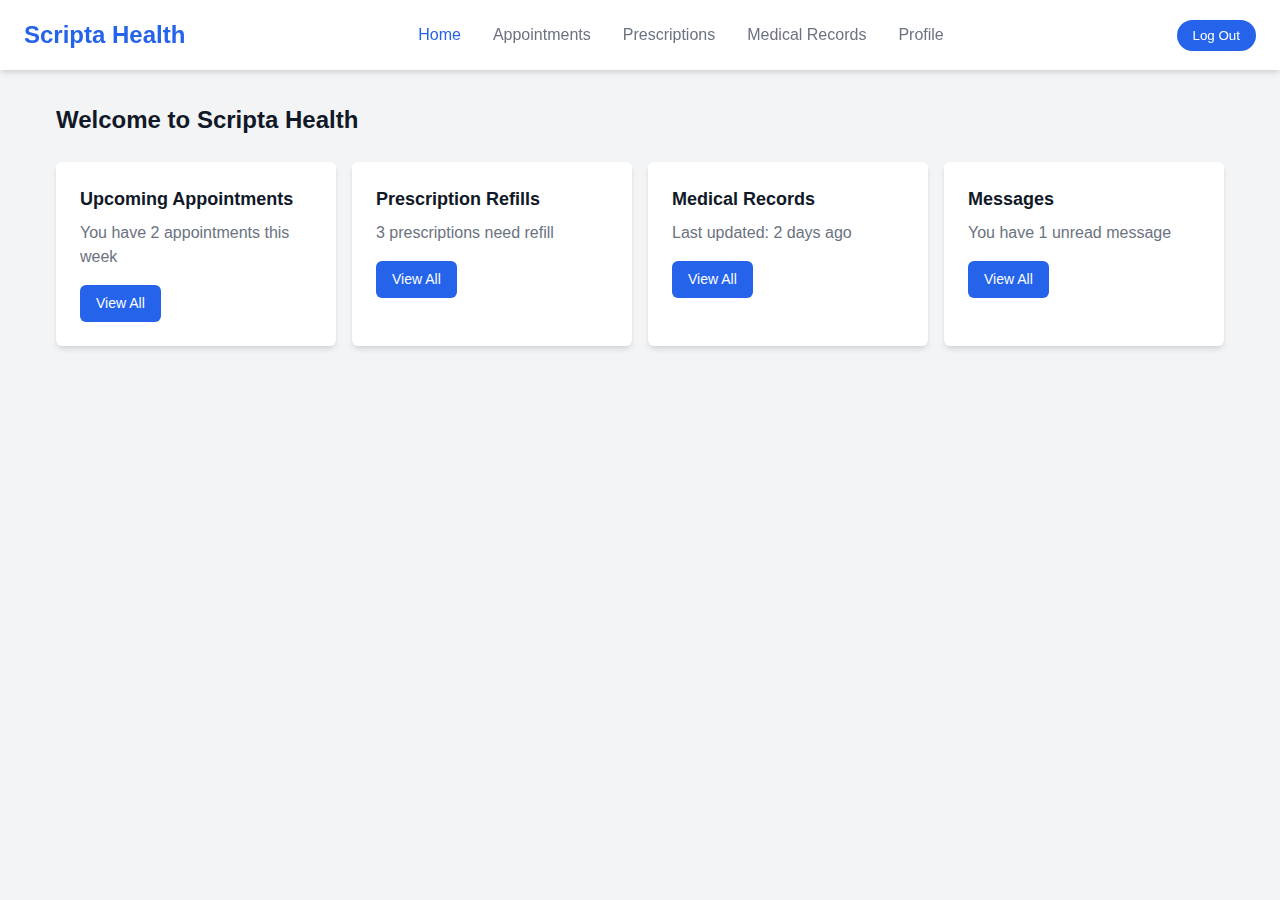
==== commit c772b5ac: "Reverted to edit edt-b239c80a-f4fe-43ce-be84-6d403d87ff1f: "Specify technologies to use" ====
--- a/index.html
+++ b/index.html
@@ -1,31 +1,361 @@
 
 <!DOCTYPE html>
 <html lang="en">
-<head>
-  <meta charset="UTF-8">
-  <meta name="viewport" content="width=device-width, initial-scale=1.0">
-  <title>Healthcare Portal</title>
-  <link rel="stylesheet" href="styles.css">
-  <link rel="stylesheet" href="https://cdnjs.cloudflare.com/ajax/libs/font-awesome/6.4.0/css/all.min.css">
-</head>
-<body>
-  <div id="app" class="min-h-screen flex items-center justify-center bg-gray-100">
-    <div class="text-center max-w-md p-6 bg-white rounded-lg shadow-lg">
-      <h1 class="text-4xl font-bold mb-4">Healthcare Portal</h1>
-      <p class="text-xl text-gray-600 mb-8">Welcome to your healthcare management system</p>
-      
-      <div class="space-y-4">
-        <a href="doctor-dashboard.html" class="btn btn-primary btn-lg w-full">
-          Doctor Dashboard
-        </a>
-        
-        <a href="#" class="btn btn-outline btn-lg w-full">
-          Patient Dashboard
-        </a>
-      </div>
+  <head>
+    <meta charset="UTF-8" />
+    <meta name="viewport" content="width=device-width, initial-scale=1.0" />
+    <title>Pharmacy Healthcare System</title>
+    <meta name="description" content="Pharmacy Healthcare Management System" />
+    <meta name="author" content="Scripta Health" />
+    <meta property="og:image" content="/og-image.png" />
+    <link rel="stylesheet" href="/src/styles.css" />
+    <!-- IMPORTANT: DO NOT REMOVE THIS SCRIPT TAG OR THIS VERY COMMENT! -->
+    <script src="https://cdn.gpteng.co/gptengineer.js" type="module"></script>
+  </head>
+
+  <body>
+    <div id="root">
+      <!-- Header Navigation -->
+      <header class="header">
+        <div class="header-container">
+          <div class="logo">
+            <h1>Scripta Health</h1>
+          </div>
+          <nav class="desktop-nav">
+            <ul>
+              <li><a href="#home" class="active">Home</a></li>
+              <li><a href="#appointments">Appointments</a></li>
+              <li><a href="#prescriptions">Prescriptions</a></li>
+              <li><a href="#medical-records">Medical Records</a></li>
+              <li><a href="#profile">Profile</a></li>
+            </ul>
+          </nav>
+          <button class="login-btn">Log Out</button>
+          <button class="mobile-menu-btn">
+            <span></span>
+            <span></span>
+            <span></span>
+          </button>
+        </div>
+      </header>
+
+      <!-- Mobile Navigation -->
+      <nav class="mobile-nav">
+        <ul>
+          <li><a href="#home" class="active">Home</a></li>
+          <li><a href="#appointments">Appointments</a></li>
+          <li><a href="#prescriptions">Prescriptions</a></li>
+          <li><a href="#medical-records">Medical Records</a></li>
+          <li><a href="#profile">Profile</a></li>
+        </ul>
+      </nav>
+
+      <!-- Main Content -->
+      <main>
+        <!-- Home Section -->
+        <section id="home" class="section active">
+          <div class="container">
+            <h2>Welcome to Scripta Health</h2>
+            <div class="dashboard">
+              <div class="card">
+                <h3>Upcoming Appointments</h3>
+                <p>You have 2 appointments this week</p>
+                <a href="#appointments" class="btn">View All</a>
+              </div>
+              <div class="card">
+                <h3>Prescription Refills</h3>
+                <p>3 prescriptions need refill</p>
+                <a href="#prescriptions" class="btn">View All</a>
+              </div>
+              <div class="card">
+                <h3>Medical Records</h3>
+                <p>Last updated: 2 days ago</p>
+                <a href="#medical-records" class="btn">View All</a>
+              </div>
+              <div class="card">
+                <h3>Messages</h3>
+                <p>You have 1 unread message</p>
+                <a href="#" class="btn">View All</a>
+              </div>
+            </div>
+          </div>
+        </section>
+
+        <!-- Appointments Section -->
+        <section id="appointments" class="section">
+          <div class="container">
+            <h2>Your Appointments</h2>
+            <button class="new-btn">New Appointment</button>
+            <div class="appointments-list">
+              <div class="appointment-card">
+                <div class="appointment-date">
+                  <span class="month">JUN</span>
+                  <span class="day">15</span>
+                </div>
+                <div class="appointment-details">
+                  <h3>Dr. Sarah Johnson</h3>
+                  <p>General Check-up</p>
+                  <p class="time">10:00 AM - 11:00 AM</p>
+                </div>
+                <div class="appointment-actions">
+                  <button class="reschedule-btn">Reschedule</button>
+                  <button class="cancel-btn">Cancel</button>
+                </div>
+              </div>
+              <div class="appointment-card">
+                <div class="appointment-date">
+                  <span class="month">JUN</span>
+                  <span class="day">22</span>
+                </div>
+                <div class="appointment-details">
+                  <h3>Dr. Michael Chen</h3>
+                  <p>Cardiology Follow-up</p>
+                  <p class="time">2:30 PM - 3:30 PM</p>
+                </div>
+                <div class="appointment-actions">
+                  <button class="reschedule-btn">Reschedule</button>
+                  <button class="cancel-btn">Cancel</button>
+                </div>
+              </div>
+            </div>
+          </div>
+        </section>
+
+        <!-- Prescriptions Section -->
+        <section id="prescriptions" class="section">
+          <div class="container">
+            <h2>Your Prescriptions</h2>
+            <div class="filters">
+              <button class="filter-btn active">All</button>
+              <button class="filter-btn">Active</button>
+              <button class="filter-btn">Refills Needed</button>
+              <button class="filter-btn">Expired</button>
+            </div>
+            <div class="prescriptions-list">
+              <div class="prescription-card">
+                <div class="prescription-icon">
+                  <svg width="24" height="24" viewBox="0 0 24 24" fill="none" xmlns="http://www.w3.org/2000/svg">
+                    <path d="M19 3H5C3.9 3 3 3.9 3 5V19C3 20.1 3.9 21 5 21H19C20.1 21 21 20.1 21 19V5C21 3.9 20.1 3 19 3Z" stroke="#2563EB" stroke-width="2" stroke-linecap="round" stroke-linejoin="round"/>
+                    <path d="M12 8V16" stroke="#2563EB" stroke-width="2" stroke-linecap="round" stroke-linejoin="round"/>
+                    <path d="M8 12H16" stroke="#2563EB" stroke-width="2" stroke-linecap="round" stroke-linejoin="round"/>
+                  </svg>
+                </div>
+                <div class="prescription-details">
+                  <h3>Lisinopril 10mg</h3>
+                  <p>Take 1 tablet daily</p>
+                  <p class="prescription-date">Refills: 2 remaining (Expires: 12/15/2023)</p>
+                </div>
+                <div class="prescription-actions">
+                  <button class="refill-btn">Request Refill</button>
+                </div>
+              </div>
+              <div class="prescription-card">
+                <div class="prescription-icon">
+                  <svg width="24" height="24" viewBox="0 0 24 24" fill="none" xmlns="http://www.w3.org/2000/svg">
+                    <path d="M19 3H5C3.9 3 3 3.9 3 5V19C3 20.1 3.9 21 5 21H19C20.1 21 21 20.1 21 19V5C21 3.9 20.1 3 19 3Z" stroke="#2563EB" stroke-width="2" stroke-linecap="round" stroke-linejoin="round"/>
+                    <path d="M12 8V16" stroke="#2563EB" stroke-width="2" stroke-linecap="round" stroke-linejoin="round"/>
+                    <path d="M8 12H16" stroke="#2563EB" stroke-width="2" stroke-linecap="round" stroke-linejoin="round"/>
+                  </svg>
+                </div>
+                <div class="prescription-details">
+                  <h3>Atorvastatin 20mg</h3>
+                  <p>Take 1 tablet at bedtime</p>
+                  <p class="prescription-date">Refills: 0 remaining (Expired: 06/01/2023)</p>
+                </div>
+                <div class="prescription-actions">
+                  <button class="renew-btn">Request Renewal</button>
+                </div>
+              </div>
+              <div class="prescription-card">
+                <div class="prescription-icon">
+                  <svg width="24" height="24" viewBox="0 0 24 24" fill="none" xmlns="http://www.w3.org/2000/svg">
+                    <path d="M19 3H5C3.9 3 3 3.9 3 5V19C3 20.1 3.9 21 5 21H19C20.1 21 21 20.1 21 19V5C21 3.9 20.1 3 19 3Z" stroke="#2563EB" stroke-width="2" stroke-linecap="round" stroke-linejoin="round"/>
+                    <path d="M12 8V16" stroke="#2563EB" stroke-width="2" stroke-linecap="round" stroke-linejoin="round"/>
+                    <path d="M8 12H16" stroke="#2563EB" stroke-width="2" stroke-linecap="round" stroke-linejoin="round"/>
+                  </svg>
+                </div>
+                <div class="prescription-details">
+                  <h3>Metformin 500mg</h3>
+                  <p>Take 1 tablet twice daily with meals</p>
+                  <p class="prescription-date">Refills: 3 remaining (Expires: 03/15/2024)</p>
+                </div>
+                <div class="prescription-actions">
+                  <button class="refill-btn">Request Refill</button>
+                </div>
+              </div>
+            </div>
+          </div>
+        </section>
+
+        <!-- Medical Records Section -->
+        <section id="medical-records" class="section">
+          <div class="container">
+            <h2>Your Medical Records</h2>
+            <div class="filters">
+              <button class="filter-btn active">All Records</button>
+              <button class="filter-btn">Lab Results</button>
+              <button class="filter-btn">Imaging</button>
+              <button class="filter-btn">Visit Notes</button>
+            </div>
+            <div class="records-list">
+              <div class="record-card">
+                <div class="record-icon">
+                  <svg width="24" height="24" viewBox="0 0 24 24" fill="none" xmlns="http://www.w3.org/2000/svg">
+                    <path d="M14 3V7C14 7.26522 14.1054 7.51957 14.2929 7.70711C14.4804 7.89464 14.7348 8 15 8H19" stroke="#2563EB" stroke-width="2" stroke-linecap="round" stroke-linejoin="round"/>
+                    <path d="M17 21H7C6.46957 21 5.96086 20.7893 5.58579 20.4142C5.21071 20.0391 5 19.5304 5 19V5C5 4.46957 5.21071 3.96086 5.58579 3.58579C5.96086 3.21071 6.46957 3 7 3H14L19 8V19C19 19.5304 18.7893 20.0391 18.4142 20.4142C18.0391 20.7893 17.5304 21 17 21Z" stroke="#2563EB" stroke-width="2" stroke-linecap="round" stroke-linejoin="round"/>
+                  </svg>
+                </div>
+                <div class="record-details">
+                  <h3>Annual Physical Examination</h3>
+                  <p>Dr. Sarah Johnson</p>
+                  <p class="record-date">June 5, 2023</p>
+                </div>
+                <div class="record-actions">
+                  <button class="view-btn">View</button>
+                  <button class="download-btn">Download</button>
+                </div>
+              </div>
+              <div class="record-card">
+                <div class="record-icon">
+                  <svg width="24" height="24" viewBox="0 0 24 24" fill="none" xmlns="http://www.w3.org/2000/svg">
+                    <path d="M14 3V7C14 7.26522 14.1054 7.51957 14.2929 7.70711C14.4804 7.89464 14.7348 8 15 8H19" stroke="#2563EB" stroke-width="2" stroke-linecap="round" stroke-linejoin="round"/>
+                    <path d="M17 21H7C6.46957 21 5.96086 20.7893 5.58579 20.4142C5.21071 20.0391 5 19.5304 5 19V5C5 4.46957 5.21071 3.96086 5.58579 3.58579C5.96086 3.21071 6.46957 3 7 3H14L19 8V19C19 19.5304 18.7893 20.0391 18.4142 20.4142C18.0391 20.7893 17.5304 21 17 21Z" stroke="#2563EB" stroke-width="2" stroke-linecap="round" stroke-linejoin="round"/>
+                  </svg>
+                </div>
+                <div class="record-details">
+                  <h3>Blood Test Results</h3>
+                  <p>Lab: HealthLabs Inc.</p>
+                  <p class="record-date">May 22, 2023</p>
+                </div>
+                <div class="record-actions">
+                  <button class="view-btn">View</button>
+                  <button class="download-btn">Download</button>
+                </div>
+              </div>
+              <div class="record-card">
+                <div class="record-icon">
+                  <svg width="24" height="24" viewBox="0 0 24 24" fill="none" xmlns="http://www.w3.org/2000/svg">
+                    <path d="M14 3V7C14 7.26522 14.1054 7.51957 14.2929 7.70711C14.4804 7.89464 14.7348 8 15 8H19" stroke="#2563EB" stroke-width="2" stroke-linecap="round" stroke-linejoin="round"/>
+                    <path d="M17 21H7C6.46957 21 5.96086 20.7893 5.58579 20.4142C5.21071 20.0391 5 19.5304 5 19V5C5 4.46957 5.21071 3.96086 5.58579 3.58579C5.96086 3.21071 6.46957 3 7 3H14L19 8V19C19 19.5304 18.7893 20.0391 18.4142 20.4142C18.0391 20.7893 17.5304 21 17 21Z" stroke="#2563EB" stroke-width="2" stroke-linecap="round" stroke-linejoin="round"/>
+                  </svg>
+                </div>
+                <div class="record-details">
+                  <h3>Chest X-Ray</h3>
+                  <p>Radiology Dept.</p>
+                  <p class="record-date">April 10, 2023</p>
+                </div>
+                <div class="record-actions">
+                  <button class="view-btn">View</button>
+                  <button class="download-btn">Download</button>
+                </div>
+              </div>
+            </div>
+          </div>
+        </section>
+
+        <!-- Profile Section -->
+        <section id="profile" class="section">
+          <div class="container">
+            <h2>Your Profile</h2>
+            <div class="profile-container">
+              <div class="profile-info">
+                <div class="profile-header">
+                  <div class="profile-avatar">
+                    <img src="https://via.placeholder.com/100" alt="Profile avatar">
+                  </div>
+                  <div class="profile-name">
+                    <h3>John Doe</h3>
+                    <p>Patient ID: #12345678</p>
+                  </div>
+                </div>
+                <div class="profile-details">
+                  <div class="profile-section">
+                    <h4>Personal Information</h4>
+                    <div class="info-row">
+                      <span class="info-label">Date of Birth:</span>
+                      <span class="info-value">January 15, 1980</span>
+                    </div>
+                    <div class="info-row">
+                      <span class="info-label">Gender:</span>
+                      <span class="info-value">Male</span>
+                    </div>
+                    <div class="info-row">
+                      <span class="info-label">Blood Type:</span>
+                      <span class="info-value">O+</span>
+                    </div>
+                    <button class="edit-btn">Edit</button>
+                  </div>
+                  <div class="profile-section">
+                    <h4>Contact Information</h4>
+                    <div class="info-row">
+                      <span class="info-label">Email:</span>
+                      <span class="info-value">johndoe@example.com</span>
+                    </div>
+                    <div class="info-row">
+                      <span class="info-label">Phone:</span>
+                      <span class="info-value">(555) 123-4567</span>
+                    </div>
+                    <div class="info-row">
+                      <span class="info-label">Address:</span>
+                      <span class="info-value">123 Main St, Anytown, CA 12345</span>
+                    </div>
+                    <button class="edit-btn">Edit</button>
+                  </div>
+                  <div class="profile-section">
+                    <h4>Emergency Contact</h4>
+                    <div class="info-row">
+                      <span class="info-label">Name:</span>
+                      <span class="info-value">Jane Doe</span>
+                    </div>
+                    <div class="info-row">
+                      <span class="info-label">Relationship:</span>
+                      <span class="info-value">Spouse</span>
+                    </div>
+                    <div class="info-row">
+                      <span class="info-label">Phone:</span>
+                      <span class="info-value">(555) 987-6543</span>
+                    </div>
+                    <button class="edit-btn">Edit</button>
+                  </div>
+                </div>
+              </div>
+              <div class="profile-actions">
+                <button class="action-btn">
+                  <svg width="20" height="20" viewBox="0 0 24 24" fill="none" xmlns="http://www.w3.org/2000/svg">
+                    <path d="M12 15C13.6569 15 15 13.6569 15 12C15 10.3431 13.6569 9 12 9C10.3431 9 9 10.3431 9 12C9 13.6569 10.3431 15 12 15Z" stroke="currentColor" stroke-width="2" stroke-linecap="round" stroke-linejoin="round"/>
+                    <path d="M19.4 15C19.2669 15.3016 19.2272 15.6362 19.286 15.9606C19.3448 16.285 19.4995 16.5843 19.73 16.82L19.79 16.88C19.976 17.0657 20.1235 17.2863 20.2241 17.5291C20.3248 17.7719 20.3766 18.0322 20.3766 18.295C20.3766 18.5578 20.3248 18.8181 20.2241 19.0609C20.1235 19.3037 19.976 19.5243 19.79 19.71C19.6043 19.896 19.3837 20.0435 19.1409 20.1441C18.8981 20.2448 18.6378 20.2966 18.375 20.2966C18.1122 20.2966 17.8519 20.2448 17.6091 20.1441C17.3663 20.0435 17.1457 19.896 16.96 19.71L16.9 19.65C16.6643 19.4195 16.365 19.2648 16.0406 19.206C15.7162 19.1472 15.3816 19.1869 15.08 19.32C14.7842 19.4468 14.532 19.6572 14.3543 19.9255C14.1766 20.1938 14.0813 20.5082 14.08 20.83V21C14.08 21.5304 13.8693 22.0391 13.4942 22.4142C13.1191 22.7893 12.6104 23 12.08 23C11.5496 23 11.0409 22.7893 10.6658 22.4142C10.2907 22.0391 10.08 21.5304 10.08 21V20.91C10.0723 20.579 9.96512 20.258 9.77251 19.9887C9.5799 19.7194 9.31074 19.5143 9 19.4C8.69838 19.2669 8.36381 19.2272 8.03941 19.286C7.71502 19.3448 7.41568 19.4995 7.18 19.73L7.12 19.79C6.93425 19.976 6.71368 20.1235 6.47088 20.2241C6.22808 20.3248 5.96783 20.3766 5.705 20.3766C5.44217 20.3766 5.18192 20.3248 4.93912 20.2241C4.69632 20.1235 4.47575 19.976 4.29 19.79C4.10405 19.6043 3.95653 19.3837 3.85588 19.1409C3.75523 18.8981 3.70343 18.6378 3.70343 18.375C3.70343 18.1122 3.75523 17.8519 3.85588 17.6091C3.95653 17.3663 4.10405 17.1457 4.29 16.96L4.35 16.9C4.58054 16.6643 4.73519 16.365 4.794 16.0406C4.85282 15.7162 4.81312 15.3816 4.68 15.08C4.55324 14.7842 4.34276 14.532 4.07447 14.3543C3.80618 14.1766 3.49179 14.0813 3.17 14.08H3C2.46957 14.08 1.96086 13.8693 1.58579 13.4942C1.21071 13.1191 1 12.6104 1 12.08C1 11.5496 1.21071 11.0409 1.58579 10.6658C1.96086 10.2907 2.46957 10.08 3 10.08H3.09C3.42099 10.0723 3.742 9.96512 4.0113 9.77251C4.28059 9.5799 4.48572 9.31074 4.6 9C4.73312 8.69838 4.77282 8.36381 4.714 8.03941C4.65519 7.71502 4.50054 7.41568 4.27 7.18L4.21 7.12C4.02405 6.93425 3.87653 6.71368 3.77588 6.47088C3.67523 6.22808 3.62343 5.96783 3.62343 5.705C3.62343 5.44217 3.67523 5.18192 3.77588 4.93912C3.87653 4.69632 4.02405 4.47575 4.21 4.29C4.39575 4.10405 4.61632 3.95653 4.85912 3.85588C5.10192 3.75523 5.36217 3.70343 5.625 3.70343C5.88783 3.70343 6.14808 3.75523 6.39088 3.85588C6.63368 3.95653 6.85425 4.10405 7.04 4.29L7.1 4.35C7.33568 4.58054 7.63502 4.73519 7.95941 4.794C8.28381 4.85282 8.61838 4.81312 8.92 4.68H9C9.29577 4.55324 9.54802 4.34276 9.72569 4.07447C9.90337 3.80618 9.99872 3.49179 10 3.17V3C10 2.46957 10.2107 1.96086 10.5858 1.58579C10.9609 1.21071 11.4696 1 12 1C12.5304 1 13.0391 1.21071 13.4142 1.58579C13.7893 1.96086 14 2.46957 14 3V3.09C14.0013 3.41179 14.0966 3.72618 14.2743 3.99447C14.452 4.26276 14.7042 4.47324 15 4.6C15.3016 4.73312 15.6362 4.77282 15.9606 4.714C16.285 4.65519 16.5843 4.50054 16.82 4.27L16.88 4.21C17.0657 4.02405 17.2863 3.87653 17.5291 3.77588C17.7719 3.67523 18.0322 3.62343 18.295 3.62343C18.5578 3.62343 18.8181 3.67523 19.0609 3.77588C19.3037 3.87653 19.5243 4.02405 19.71 4.21C19.896 4.39575 20.0435 4.61632 20.1441 4.85912C20.2448 5.10192 20.2966 5.36217 20.2966 5.625C20.2966 5.88783 20.2448 6.14808 20.1441 6.39088C20.0435 6.63368 19.896 6.85425 19.71 7.04L19.65 7.1C19.4195 7.33568 19.2648 7.63502 19.206 7.95941C19.1472 8.28381 19.1869 8.61838 19.32 8.92V9C19.4468 9.29577 19.6572 9.54802 19.9255 9.72569C20.1938 9.90337 20.5082 9.99872 20.83 10H21C21.5304 10 22.0391 10.2107 22.4142 10.5858C22.7893 10.9609 23 11.4696 23 12C23 12.5304 22.7893 13.0391 22.4142 13.4142C22.0391 13.7893 21.5304 14 21 14H20.91C20.5882 14.0013 20.2738 14.0966 20.0055 14.2743C19.7372 14.452 19.5268 14.7042 19.4 15Z" stroke="currentColor" stroke-width="2" stroke-linecap="round" stroke-linejoin="round"/>
+                  </svg>
+                  Account Settings
+                </button>
+                <button class="action-btn">
+                  <svg width="20" height="20" viewBox="0 0 24 24" fill="none" xmlns="http://www.w3.org/2000/svg">
+                    <path d="M12 22C17.5228 22 22 17.5228 22 12C22 6.47715 17.5228 2 12 2C6.47715 2 2 6.47715 2 12C2 17.5228 6.47715 22 12 22Z" stroke="currentColor" stroke-width="2" stroke-linecap="round" stroke-linejoin="round"/>
+                    <path d="M12 16V12" stroke="currentColor" stroke-width="2" stroke-linecap="round" stroke-linejoin="round"/>
+                    <path d="M12 8H12.01" stroke="currentColor" stroke-width="2" stroke-linecap="round" stroke-linejoin="round"/>
+                  </svg>
+                  Privacy & Security
+                </button>
+                <button class="action-btn">
+                  <svg width="20" height="20" viewBox="0 0 24 24" fill="none" xmlns="http://www.w3.org/2000/svg">
+                    <path d="M21 11.5C21.0034 12.8199 20.6951 14.1219 20.1 15.3C19.3944 16.7118 18.3098 17.8992 16.9674 18.7293C15.6251 19.5594 14.0782 19.9994 12.5 20C11.1801 20.0035 9.87812 19.6951 8.7 19.1L3 21L4.9 15.3C4.30493 14.1219 3.99656 12.8199 4 11.5C4.00061 9.92179 4.44061 8.37488 5.27072 7.03258C6.10083 5.69028 7.28825 4.6056 8.7 3.90003C9.87812 3.30496 11.1801 2.99659 12.5 3.00003H13C15.0843 3.11502 17.053 3.99479 18.5291 5.47089C20.0052 6.94699 20.885 8.91568 21 11V11.5Z" stroke="currentColor" stroke-width="2" stroke-linecap="round" stroke-linejoin="round"/>
+                  </svg>
+                  Support
+                </button>
+                <button class="action-btn danger">
+                  <svg width="20" height="20" viewBox="0 0 24 24" fill="none" xmlns="http://www.w3.org/2000/svg">
+                    <path d="M9 21H5C4.46957 21 3.96086 20.7893 3.58579 20.4142C3.21071 20.0391 3 19.5304 3 19V5C3 4.46957 3.21071 3.96086 3.58579 3.58579C3.96086 3.21071 4.46957 3 5 3H9" stroke="currentColor" stroke-width="2" stroke-linecap="round" stroke-linejoin="round"/>
+                    <path d="M16 17L21 12L16 7" stroke="currentColor" stroke-width="2" stroke-linecap="round" stroke-linejoin="round"/>
+                    <path d="M21 12H9" stroke="currentColor" stroke-width="2" stroke-linecap="round" stroke-linejoin="round"/>
+                  </svg>
+                  Log Out
+                </button>
+              </div>
+            </div>
+          </div>
+        </section>
+      </main>
     </div>
-  </div>
-
-  <script src="script.js"></script>
-</body>
+
+    <script src="/src/script.js"></script>
+  </body>
 </html>
--- a/src/styles.css
+++ b/src/styles.css
@@ -0,0 +1,596 @@
+
+:root {
+  --primary: #2563eb;
+  --primary-dark: #1d4ed8;
+  --secondary: #f3f4f6;
+  --text-dark: #111827;
+  --text-light: #6b7280;
+  --text-lighter: #9ca3af;
+  --danger: #ef4444;
+  --success: #10b981;
+  --white: #ffffff;
+  --gray-100: #f3f4f6;
+  --gray-200: #e5e7eb;
+  --gray-300: #d1d5db;
+  --shadow: 0 4px 6px -1px rgba(0, 0, 0, 0.1), 0 2px 4px -1px rgba(0, 0, 0, 0.06);
+  --radius: 0.375rem;
+}
+
+* {
+  margin: 0;
+  padding: 0;
+  box-sizing: border-box;
+  font-family: 'Inter', -apple-system, BlinkMacSystemFont, "Segoe UI", Roboto, sans-serif;
+}
+
+body {
+  background-color: var(--secondary);
+  color: var(--text-dark);
+  line-height: 1.5;
+}
+
+.container {
+  max-width: 1200px;
+  margin: 0 auto;
+  padding: 0 1rem;
+}
+
+/* Header Styles */
+.header {
+  background-color: var(--white);
+  box-shadow: var(--shadow);
+  position: fixed;
+  width: 100%;
+  top: 0;
+  z-index: 100;
+}
+
+.header-container {
+  display: flex;
+  justify-content: space-between;
+  align-items: center;
+  height: 70px;
+  padding: 0 1.5rem;
+}
+
+.logo h1 {
+  color: var(--primary);
+  font-size: 1.5rem;
+  font-weight: 700;
+}
+
+.desktop-nav {
+  display: none;
+}
+
+.desktop-nav ul {
+  display: flex;
+  list-style: none;
+  gap: 2rem;
+}
+
+.desktop-nav a {
+  color: var(--text-light);
+  text-decoration: none;
+  font-weight: 500;
+  transition: color 0.3s;
+}
+
+.desktop-nav a:hover, 
+.desktop-nav a.active {
+  color: var(--primary);
+}
+
+.login-btn {
+  background-color: var(--primary);
+  color: var(--white);
+  border: none;
+  padding: 0.5rem 1rem;
+  border-radius: 9999px;
+  font-weight: 500;
+  cursor: pointer;
+  transition: background-color 0.3s;
+}
+
+.login-btn:hover {
+  background-color: var(--primary-dark);
+}
+
+.mobile-menu-btn {
+  display: flex;
+  flex-direction: column;
+  justify-content: space-between;
+  width: 24px;
+  height: 18px;
+  background: transparent;
+  border: none;
+  cursor: pointer;
+}
+
+.mobile-menu-btn span {
+  width: 100%;
+  height: 2px;
+  background-color: var(--text-dark);
+  transition: transform 0.3s, opacity 0.3s;
+}
+
+.mobile-menu-btn.active span:nth-child(1) {
+  transform: translateY(8px) rotate(45deg);
+}
+
+.mobile-menu-btn.active span:nth-child(2) {
+  opacity: 0;
+}
+
+.mobile-menu-btn.active span:nth-child(3) {
+  transform: translateY(-8px) rotate(-45deg);
+}
+
+/* Mobile Navigation */
+.mobile-nav {
+  position: fixed;
+  top: 70px;
+  left: 0;
+  width: 100%;
+  height: calc(100vh - 70px);
+  background-color: var(--white);
+  z-index: 99;
+  transform: translateX(-100%);
+  transition: transform 0.3s ease-in-out;
+}
+
+.mobile-nav.active {
+  transform: translateX(0);
+}
+
+.mobile-nav ul {
+  list-style: none;
+  padding: 1.5rem;
+}
+
+.mobile-nav li {
+  margin-bottom: 1.5rem;
+}
+
+.mobile-nav a {
+  display: block;
+  color: var(--text-dark);
+  font-size: 1.125rem;
+  font-weight: 500;
+  text-decoration: none;
+  padding: 0.5rem 0;
+}
+
+.mobile-nav a.active {
+  color: var(--primary);
+}
+
+/* Main Content */
+main {
+  padding-top: 70px;
+  min-height: 100vh;
+}
+
+.section {
+  display: none;
+  padding: 2rem 0;
+}
+
+.section.active {
+  display: block;
+}
+
+h2 {
+  font-size: 1.5rem;
+  font-weight: 700;
+  margin-bottom: 1.5rem;
+}
+
+/* Dashboard Cards */
+.dashboard {
+  display: grid;
+  grid-template-columns: 1fr;
+  gap: 1rem;
+}
+
+.card {
+  background-color: var(--white);
+  border-radius: var(--radius);
+  padding: 1.5rem;
+  box-shadow: var(--shadow);
+  transition: transform 0.3s, box-shadow 0.3s;
+}
+
+.card:hover {
+  transform: translateY(-5px);
+  box-shadow: 0 10px 15px -3px rgba(0, 0, 0, 0.1), 0 4px 6px -2px rgba(0, 0, 0, 0.05);
+}
+
+.card h3 {
+  font-size: 1.125rem;
+  font-weight: 600;
+  margin-bottom: 0.5rem;
+}
+
+.card p {
+  color: var(--text-light);
+  margin-bottom: 1rem;
+}
+
+.btn {
+  display: inline-block;
+  background-color: var(--primary);
+  color: var(--white);
+  padding: 0.5rem 1rem;
+  border-radius: var(--radius);
+  text-decoration: none;
+  font-weight: 500;
+  font-size: 0.875rem;
+  transition: background-color 0.3s;
+}
+
+.btn:hover {
+  background-color: var(--primary-dark);
+}
+
+/* Appointments */
+.new-btn {
+  background-color: var(--primary);
+  color: var(--white);
+  border: none;
+  padding: 0.5rem 1rem;
+  border-radius: var(--radius);
+  font-weight: 500;
+  margin-bottom: 1.5rem;
+  cursor: pointer;
+  transition: background-color 0.3s;
+  display: inline-flex;
+  align-items: center;
+}
+
+.new-btn::before {
+  content: '+';
+  margin-right: 0.5rem;
+  font-weight: 700;
+}
+
+.new-btn:hover {
+  background-color: var(--primary-dark);
+}
+
+.appointments-list,
+.prescriptions-list,
+.records-list {
+  display: grid;
+  gap: 1rem;
+}
+
+.appointment-card,
+.prescription-card,
+.record-card {
+  display: flex;
+  background-color: var(--white);
+  border-radius: var(--radius);
+  padding: 1rem;
+  box-shadow: var(--shadow);
+  gap: 1rem;
+  align-items: center;
+}
+
+.appointment-date {
+  display: flex;
+  flex-direction: column;
+  align-items: center;
+  justify-content: center;
+  background-color: var(--primary);
+  color: var(--white);
+  width: 60px;
+  height: 60px;
+  border-radius: var(--radius);
+  padding: 0.5rem;
+  text-align: center;
+}
+
+.appointment-date .month {
+  font-size: 0.75rem;
+  font-weight: 600;
+  text-transform: uppercase;
+}
+
+.appointment-date .day {
+  font-size: 1.25rem;
+  font-weight: 700;
+}
+
+.appointment-details,
+.prescription-details,
+.record-details {
+  flex: 1;
+}
+
+.appointment-details h3,
+.prescription-details h3,
+.record-details h3 {
+  font-size: 1rem;
+  font-weight: 600;
+  margin-bottom: 0.25rem;
+}
+
+.appointment-details p,
+.prescription-details p,
+.record-details p {
+  color: var(--text-light);
+  font-size: 0.875rem;
+  margin-bottom: 0.25rem;
+}
+
+.time,
+.prescription-date,
+.record-date {
+  color: var(--text-lighter);
+  font-size: 0.75rem;
+}
+
+.appointment-actions,
+.prescription-actions,
+.record-actions {
+  display: flex;
+  flex-direction: column;
+  gap: 0.5rem;
+}
+
+.reschedule-btn,
+.cancel-btn,
+.refill-btn,
+.renew-btn,
+.view-btn,
+.download-btn {
+  background-color: transparent;
+  border: 1px solid var(--gray-300);
+  padding: 0.375rem 0.75rem;
+  border-radius: var(--radius);
+  font-size: 0.75rem;
+  font-weight: 500;
+  cursor: pointer;
+  transition: all 0.3s;
+}
+
+.reschedule-btn:hover,
+.view-btn:hover,
+.download-btn:hover {
+  background-color: var(--gray-100);
+}
+
+.cancel-btn {
+  color: var(--danger);
+  border-color: var(--danger);
+}
+
+.cancel-btn:hover {
+  background-color: rgba(239, 68, 68, 0.1);
+}
+
+.refill-btn,
+.renew-btn {
+  color: var(--primary);
+  border-color: var(--primary);
+}
+
+.refill-btn:hover,
+.renew-btn:hover {
+  background-color: rgba(37, 99, 235, 0.1);
+}
+
+/* Filters */
+.filters {
+  display: flex;
+  gap: 0.5rem;
+  margin-bottom: 1.5rem;
+  flex-wrap: wrap;
+}
+
+.filter-btn {
+  background-color: transparent;
+  border: 1px solid var(--gray-300);
+  padding: 0.375rem 0.75rem;
+  border-radius: var(--radius);
+  font-size: 0.875rem;
+  font-weight: 500;
+  cursor: pointer;
+  transition: all 0.3s;
+}
+
+.filter-btn:hover {
+  background-color: var(--gray-100);
+}
+
+.filter-btn.active {
+  background-color: var(--primary);
+  color: var(--white);
+  border-color: var(--primary);
+}
+
+/* Prescription Icon */
+.prescription-icon,
+.record-icon {
+  display: flex;
+  align-items: center;
+  justify-content: center;
+  width: 48px;
+  height: 48px;
+  background-color: rgba(37, 99, 235, 0.1);
+  border-radius: var(--radius);
+  color: var(--primary);
+}
+
+/* Profile */
+.profile-container {
+  display: grid;
+  gap: 1.5rem;
+}
+
+.profile-info {
+  background-color: var(--white);
+  border-radius: var(--radius);
+  padding: 1.5rem;
+  box-shadow: var(--shadow);
+}
+
+.profile-header {
+  display: flex;
+  align-items: center;
+  gap: 1rem;
+  margin-bottom: 1.5rem;
+  border-bottom: 1px solid var(--gray-200);
+  padding-bottom: 1.5rem;
+}
+
+.profile-avatar {
+  width: 72px;
+  height: 72px;
+  border-radius: 50%;
+  overflow: hidden;
+}
+
+.profile-avatar img {
+  width: 100%;
+  height: 100%;
+  object-fit: cover;
+}
+
+.profile-name h3 {
+  font-size: 1.25rem;
+  font-weight: 600;
+  margin-bottom: 0.25rem;
+}
+
+.profile-name p {
+  color: var(--text-light);
+  font-size: 0.875rem;
+}
+
+.profile-details {
+  display: grid;
+  gap: 1.5rem;
+}
+
+.profile-section {
+  border-bottom: 1px solid var(--gray-200);
+  padding-bottom: 1.5rem;
+}
+
+.profile-section:last-child {
+  border-bottom: none;
+  padding-bottom: 0;
+}
+
+.profile-section h4 {
+  font-size: 1rem;
+  font-weight: 600;
+  margin-bottom: 1rem;
+}
+
+.info-row {
+  display: flex;
+  margin-bottom: 0.5rem;
+}
+
+.info-label {
+  flex: 0 0 40%;
+  font-weight: 500;
+  color: var(--text-light);
+}
+
+.info-value {
+  flex: 0 0 60%;
+}
+
+.edit-btn {
+  margin-top: 0.75rem;
+  background-color: transparent;
+  border: 1px solid var(--gray-300);
+  padding: 0.375rem 0.75rem;
+  border-radius: var(--radius);
+  font-size: 0.875rem;
+  font-weight: 500;
+  cursor: pointer;
+  transition: all 0.3s;
+}
+
+.edit-btn:hover {
+  background-color: var(--gray-100);
+}
+
+.profile-actions {
+  display: grid;
+  gap: 0.75rem;
+}
+
+.action-btn {
+  display: flex;
+  align-items: center;
+  gap: 0.75rem;
+  background-color: var(--white);
+  border: 1px solid var(--gray-300);
+  padding: 0.75rem 1rem;
+  border-radius: var(--radius);
+  font-size: 0.875rem;
+  font-weight: 500;
+  cursor: pointer;
+  transition: all 0.3s;
+  text-align: left;
+}
+
+.action-btn:hover {
+  background-color: var(--gray-100);
+}
+
+.action-btn svg {
+  flex-shrink: 0;
+}
+
+.action-btn.danger {
+  color: var(--danger);
+  border-color: var(--danger);
+}
+
+.action-btn.danger:hover {
+  background-color: rgba(239, 68, 68, 0.1);
+}
+
+/* Media Queries */
+@media (min-width: 640px) {
+  .dashboard {
+    grid-template-columns: repeat(2, 1fr);
+  }
+  
+  .profile-container {
+    grid-template-columns: 2fr 1fr;
+  }
+}
+
+@media (min-width: 768px) {
+  .desktop-nav {
+    display: block;
+  }
+  
+  .mobile-menu-btn {
+    display: none;
+  }
+  
+  .dashboard {
+    grid-template-columns: repeat(3, 1fr);
+  }
+  
+  .appointment-actions,
+  .prescription-actions,
+  .record-actions {
+    flex-direction: row;
+  }
+}
+
+@media (min-width: 1024px) {
+  .dashboard {
+    grid-template-columns: repeat(4, 1fr);
+  }
+}
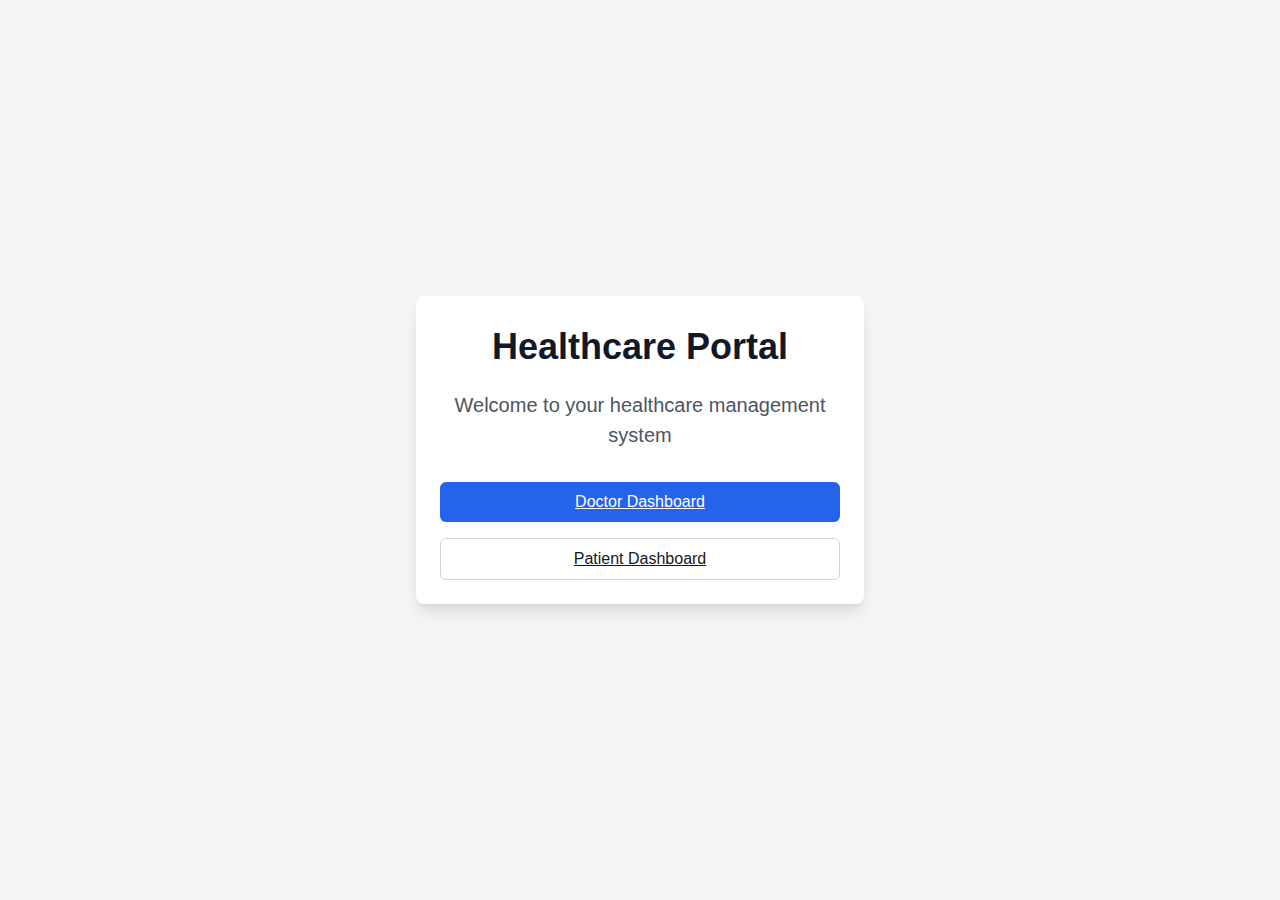
==== commit d8615fe4: "Reverted to edit edt-7317e927-4213-4fb8-937d-fb1f9eaf3023: "Implement option 1" ====
--- a/index.html
+++ b/index.html
@@ -1,361 +1,31 @@
 
 <!DOCTYPE html>
 <html lang="en">
-  <head>
-    <meta charset="UTF-8" />
-    <meta name="viewport" content="width=device-width, initial-scale=1.0" />
-    <title>Pharmacy Healthcare System</title>
-    <meta name="description" content="Pharmacy Healthcare Management System" />
-    <meta name="author" content="Scripta Health" />
-    <meta property="og:image" content="/og-image.png" />
-    <link rel="stylesheet" href="/src/styles.css" />
-    <!-- IMPORTANT: DO NOT REMOVE THIS SCRIPT TAG OR THIS VERY COMMENT! -->
-    <script src="https://cdn.gpteng.co/gptengineer.js" type="module"></script>
-  </head>
+<head>
+  <meta charset="UTF-8">
+  <meta name="viewport" content="width=device-width, initial-scale=1.0">
+  <title>Healthcare Portal</title>
+  <link rel="stylesheet" href="styles.css">
+  <link rel="stylesheet" href="https://cdnjs.cloudflare.com/ajax/libs/font-awesome/6.4.0/css/all.min.css">
+</head>
+<body>
+  <div id="app" class="min-h-screen flex items-center justify-center bg-gray-100">
+    <div class="text-center max-w-md p-6 bg-white rounded-lg shadow-lg">
+      <h1 class="text-4xl font-bold mb-4">Healthcare Portal</h1>
+      <p class="text-xl text-gray-600 mb-8">Welcome to your healthcare management system</p>
+      
+      <div class="space-y-4">
+        <a href="doctor-dashboard.html" class="btn btn-primary btn-lg w-full">
+          Doctor Dashboard
+        </a>
+        
+        <a href="#" class="btn btn-outline btn-lg w-full">
+          Patient Dashboard
+        </a>
+      </div>
+    </div>
+  </div>
 
-  <body>
-    <div id="root">
-      <!-- Header Navigation -->
-      <header class="header">
-        <div class="header-container">
-          <div class="logo">
-            <h1>Scripta Health</h1>
-          </div>
-          <nav class="desktop-nav">
-            <ul>
-              <li><a href="#home" class="active">Home</a></li>
-              <li><a href="#appointments">Appointments</a></li>
-              <li><a href="#prescriptions">Prescriptions</a></li>
-              <li><a href="#medical-records">Medical Records</a></li>
-              <li><a href="#profile">Profile</a></li>
-            </ul>
-          </nav>
-          <button class="login-btn">Log Out</button>
-          <button class="mobile-menu-btn">
-            <span></span>
-            <span></span>
-            <span></span>
-          </button>
-        </div>
-      </header>
-
-      <!-- Mobile Navigation -->
-      <nav class="mobile-nav">
-        <ul>
-          <li><a href="#home" class="active">Home</a></li>
-          <li><a href="#appointments">Appointments</a></li>
-          <li><a href="#prescriptions">Prescriptions</a></li>
-          <li><a href="#medical-records">Medical Records</a></li>
-          <li><a href="#profile">Profile</a></li>
-        </ul>
-      </nav>
-
-      <!-- Main Content -->
-      <main>
-        <!-- Home Section -->
-        <section id="home" class="section active">
-          <div class="container">
-            <h2>Welcome to Scripta Health</h2>
-            <div class="dashboard">
-              <div class="card">
-                <h3>Upcoming Appointments</h3>
-                <p>You have 2 appointments this week</p>
-                <a href="#appointments" class="btn">View All</a>
-              </div>
-              <div class="card">
-                <h3>Prescription Refills</h3>
-                <p>3 prescriptions need refill</p>
-                <a href="#prescriptions" class="btn">View All</a>
-              </div>
-              <div class="card">
-                <h3>Medical Records</h3>
-                <p>Last updated: 2 days ago</p>
-                <a href="#medical-records" class="btn">View All</a>
-              </div>
-              <div class="card">
-                <h3>Messages</h3>
-                <p>You have 1 unread message</p>
-                <a href="#" class="btn">View All</a>
-              </div>
-            </div>
-          </div>
-        </section>
-
-        <!-- Appointments Section -->
-        <section id="appointments" class="section">
-          <div class="container">
-            <h2>Your Appointments</h2>
-            <button class="new-btn">New Appointment</button>
-            <div class="appointments-list">
-              <div class="appointment-card">
-                <div class="appointment-date">
-                  <span class="month">JUN</span>
-                  <span class="day">15</span>
-                </div>
-                <div class="appointment-details">
-                  <h3>Dr. Sarah Johnson</h3>
-                  <p>General Check-up</p>
-                  <p class="time">10:00 AM - 11:00 AM</p>
-                </div>
-                <div class="appointment-actions">
-                  <button class="reschedule-btn">Reschedule</button>
-                  <button class="cancel-btn">Cancel</button>
-                </div>
-              </div>
-              <div class="appointment-card">
-                <div class="appointment-date">
-                  <span class="month">JUN</span>
-                  <span class="day">22</span>
-                </div>
-                <div class="appointment-details">
-                  <h3>Dr. Michael Chen</h3>
-                  <p>Cardiology Follow-up</p>
-                  <p class="time">2:30 PM - 3:30 PM</p>
-                </div>
-                <div class="appointment-actions">
-                  <button class="reschedule-btn">Reschedule</button>
-                  <button class="cancel-btn">Cancel</button>
-                </div>
-              </div>
-            </div>
-          </div>
-        </section>
-
-        <!-- Prescriptions Section -->
-        <section id="prescriptions" class="section">
-          <div class="container">
-            <h2>Your Prescriptions</h2>
-            <div class="filters">
-              <button class="filter-btn active">All</button>
-              <button class="filter-btn">Active</button>
-              <button class="filter-btn">Refills Needed</button>
-              <button class="filter-btn">Expired</button>
-            </div>
-            <div class="prescriptions-list">
-              <div class="prescription-card">
-                <div class="prescription-icon">
-                  <svg width="24" height="24" viewBox="0 0 24 24" fill="none" xmlns="http://www.w3.org/2000/svg">
-                    <path d="M19 3H5C3.9 3 3 3.9 3 5V19C3 20.1 3.9 21 5 21H19C20.1 21 21 20.1 21 19V5C21 3.9 20.1 3 19 3Z" stroke="#2563EB" stroke-width="2" stroke-linecap="round" stroke-linejoin="round"/>
-                    <path d="M12 8V16" stroke="#2563EB" stroke-width="2" stroke-linecap="round" stroke-linejoin="round"/>
-                    <path d="M8 12H16" stroke="#2563EB" stroke-width="2" stroke-linecap="round" stroke-linejoin="round"/>
-                  </svg>
-                </div>
-                <div class="prescription-details">
-                  <h3>Lisinopril 10mg</h3>
-                  <p>Take 1 tablet daily</p>
-                  <p class="prescription-date">Refills: 2 remaining (Expires: 12/15/2023)</p>
-                </div>
-                <div class="prescription-actions">
-                  <button class="refill-btn">Request Refill</button>
-                </div>
-              </div>
-              <div class="prescription-card">
-                <div class="prescription-icon">
-                  <svg width="24" height="24" viewBox="0 0 24 24" fill="none" xmlns="http://www.w3.org/2000/svg">
-                    <path d="M19 3H5C3.9 3 3 3.9 3 5V19C3 20.1 3.9 21 5 21H19C20.1 21 21 20.1 21 19V5C21 3.9 20.1 3 19 3Z" stroke="#2563EB" stroke-width="2" stroke-linecap="round" stroke-linejoin="round"/>
-                    <path d="M12 8V16" stroke="#2563EB" stroke-width="2" stroke-linecap="round" stroke-linejoin="round"/>
-                    <path d="M8 12H16" stroke="#2563EB" stroke-width="2" stroke-linecap="round" stroke-linejoin="round"/>
-                  </svg>
-                </div>
-                <div class="prescription-details">
-                  <h3>Atorvastatin 20mg</h3>
-                  <p>Take 1 tablet at bedtime</p>
-                  <p class="prescription-date">Refills: 0 remaining (Expired: 06/01/2023)</p>
-                </div>
-                <div class="prescription-actions">
-                  <button class="renew-btn">Request Renewal</button>
-                </div>
-              </div>
-              <div class="prescription-card">
-                <div class="prescription-icon">
-                  <svg width="24" height="24" viewBox="0 0 24 24" fill="none" xmlns="http://www.w3.org/2000/svg">
-                    <path d="M19 3H5C3.9 3 3 3.9 3 5V19C3 20.1 3.9 21 5 21H19C20.1 21 21 20.1 21 19V5C21 3.9 20.1 3 19 3Z" stroke="#2563EB" stroke-width="2" stroke-linecap="round" stroke-linejoin="round"/>
-                    <path d="M12 8V16" stroke="#2563EB" stroke-width="2" stroke-linecap="round" stroke-linejoin="round"/>
-                    <path d="M8 12H16" stroke="#2563EB" stroke-width="2" stroke-linecap="round" stroke-linejoin="round"/>
-                  </svg>
-                </div>
-                <div class="prescription-details">
-                  <h3>Metformin 500mg</h3>
-                  <p>Take 1 tablet twice daily with meals</p>
-                  <p class="prescription-date">Refills: 3 remaining (Expires: 03/15/2024)</p>
-                </div>
-                <div class="prescription-actions">
-                  <button class="refill-btn">Request Refill</button>
-                </div>
-              </div>
-            </div>
-          </div>
-        </section>
-
-        <!-- Medical Records Section -->
-        <section id="medical-records" class="section">
-          <div class="container">
-            <h2>Your Medical Records</h2>
-            <div class="filters">
-              <button class="filter-btn active">All Records</button>
-              <button class="filter-btn">Lab Results</button>
-              <button class="filter-btn">Imaging</button>
-              <button class="filter-btn">Visit Notes</button>
-            </div>
-            <div class="records-list">
-              <div class="record-card">
-                <div class="record-icon">
-                  <svg width="24" height="24" viewBox="0 0 24 24" fill="none" xmlns="http://www.w3.org/2000/svg">
-                    <path d="M14 3V7C14 7.26522 14.1054 7.51957 14.2929 7.70711C14.4804 7.89464 14.7348 8 15 8H19" stroke="#2563EB" stroke-width="2" stroke-linecap="round" stroke-linejoin="round"/>
-                    <path d="M17 21H7C6.46957 21 5.96086 20.7893 5.58579 20.4142C5.21071 20.0391 5 19.5304 5 19V5C5 4.46957 5.21071 3.96086 5.58579 3.58579C5.96086 3.21071 6.46957 3 7 3H14L19 8V19C19 19.5304 18.7893 20.0391 18.4142 20.4142C18.0391 20.7893 17.5304 21 17 21Z" stroke="#2563EB" stroke-width="2" stroke-linecap="round" stroke-linejoin="round"/>
-                  </svg>
-                </div>
-                <div class="record-details">
-                  <h3>Annual Physical Examination</h3>
-                  <p>Dr. Sarah Johnson</p>
-                  <p class="record-date">June 5, 2023</p>
-                </div>
-                <div class="record-actions">
-                  <button class="view-btn">View</button>
-                  <button class="download-btn">Download</button>
-                </div>
-              </div>
-              <div class="record-card">
-                <div class="record-icon">
-                  <svg width="24" height="24" viewBox="0 0 24 24" fill="none" xmlns="http://www.w3.org/2000/svg">
-                    <path d="M14 3V7C14 7.26522 14.1054 7.51957 14.2929 7.70711C14.4804 7.89464 14.7348 8 15 8H19" stroke="#2563EB" stroke-width="2" stroke-linecap="round" stroke-linejoin="round"/>
-                    <path d="M17 21H7C6.46957 21 5.96086 20.7893 5.58579 20.4142C5.21071 20.0391 5 19.5304 5 19V5C5 4.46957 5.21071 3.96086 5.58579 3.58579C5.96086 3.21071 6.46957 3 7 3H14L19 8V19C19 19.5304 18.7893 20.0391 18.4142 20.4142C18.0391 20.7893 17.5304 21 17 21Z" stroke="#2563EB" stroke-width="2" stroke-linecap="round" stroke-linejoin="round"/>
-                  </svg>
-                </div>
-                <div class="record-details">
-                  <h3>Blood Test Results</h3>
-                  <p>Lab: HealthLabs Inc.</p>
-                  <p class="record-date">May 22, 2023</p>
-                </div>
-                <div class="record-actions">
-                  <button class="view-btn">View</button>
-                  <button class="download-btn">Download</button>
-                </div>
-              </div>
-              <div class="record-card">
-                <div class="record-icon">
-                  <svg width="24" height="24" viewBox="0 0 24 24" fill="none" xmlns="http://www.w3.org/2000/svg">
-                    <path d="M14 3V7C14 7.26522 14.1054 7.51957 14.2929 7.70711C14.4804 7.89464 14.7348 8 15 8H19" stroke="#2563EB" stroke-width="2" stroke-linecap="round" stroke-linejoin="round"/>
-                    <path d="M17 21H7C6.46957 21 5.96086 20.7893 5.58579 20.4142C5.21071 20.0391 5 19.5304 5 19V5C5 4.46957 5.21071 3.96086 5.58579 3.58579C5.96086 3.21071 6.46957 3 7 3H14L19 8V19C19 19.5304 18.7893 20.0391 18.4142 20.4142C18.0391 20.7893 17.5304 21 17 21Z" stroke="#2563EB" stroke-width="2" stroke-linecap="round" stroke-linejoin="round"/>
-                  </svg>
-                </div>
-                <div class="record-details">
-                  <h3>Chest X-Ray</h3>
-                  <p>Radiology Dept.</p>
-                  <p class="record-date">April 10, 2023</p>
-                </div>
-                <div class="record-actions">
-                  <button class="view-btn">View</button>
-                  <button class="download-btn">Download</button>
-                </div>
-              </div>
-            </div>
-          </div>
-        </section>
-
-        <!-- Profile Section -->
-        <section id="profile" class="section">
-          <div class="container">
-            <h2>Your Profile</h2>
-            <div class="profile-container">
-              <div class="profile-info">
-                <div class="profile-header">
-                  <div class="profile-avatar">
-                    <img src="https://via.placeholder.com/100" alt="Profile avatar">
-                  </div>
-                  <div class="profile-name">
-                    <h3>John Doe</h3>
-                    <p>Patient ID: #12345678</p>
-                  </div>
-                </div>
-                <div class="profile-details">
-                  <div class="profile-section">
-                    <h4>Personal Information</h4>
-                    <div class="info-row">
-                      <span class="info-label">Date of Birth:</span>
-                      <span class="info-value">January 15, 1980</span>
-                    </div>
-                    <div class="info-row">
-                      <span class="info-label">Gender:</span>
-                      <span class="info-value">Male</span>
-                    </div>
-                    <div class="info-row">
-                      <span class="info-label">Blood Type:</span>
-                      <span class="info-value">O+</span>
-                    </div>
-                    <button class="edit-btn">Edit</button>
-                  </div>
-                  <div class="profile-section">
-                    <h4>Contact Information</h4>
-                    <div class="info-row">
-                      <span class="info-label">Email:</span>
-                      <span class="info-value">johndoe@example.com</span>
-                    </div>
-                    <div class="info-row">
-                      <span class="info-label">Phone:</span>
-                      <span class="info-value">(555) 123-4567</span>
-                    </div>
-                    <div class="info-row">
-                      <span class="info-label">Address:</span>
-                      <span class="info-value">123 Main St, Anytown, CA 12345</span>
-                    </div>
-                    <button class="edit-btn">Edit</button>
-                  </div>
-                  <div class="profile-section">
-                    <h4>Emergency Contact</h4>
-                    <div class="info-row">
-                      <span class="info-label">Name:</span>
-                      <span class="info-value">Jane Doe</span>
-                    </div>
-                    <div class="info-row">
-                      <span class="info-label">Relationship:</span>
-                      <span class="info-value">Spouse</span>
-                    </div>
-                    <div class="info-row">
-                      <span class="info-label">Phone:</span>
-                      <span class="info-value">(555) 987-6543</span>
-                    </div>
-                    <button class="edit-btn">Edit</button>
-                  </div>
-                </div>
-              </div>
-              <div class="profile-actions">
-                <button class="action-btn">
-                  <svg width="20" height="20" viewBox="0 0 24 24" fill="none" xmlns="http://www.w3.org/2000/svg">
-                    <path d="M12 15C13.6569 15 15 13.6569 15 12C15 10.3431 13.6569 9 12 9C10.3431 9 9 10.3431 9 12C9 13.6569 10.3431 15 12 15Z" stroke="currentColor" stroke-width="2" stroke-linecap="round" stroke-linejoin="round"/>
-                    <path d="M19.4 15C19.2669 15.3016 19.2272 15.6362 19.286 15.9606C19.3448 16.285 19.4995 16.5843 19.73 16.82L19.79 16.88C19.976 17.0657 20.1235 17.2863 20.2241 17.5291C20.3248 17.7719 20.3766 18.0322 20.3766 18.295C20.3766 18.5578 20.3248 18.8181 20.2241 19.0609C20.1235 19.3037 19.976 19.5243 19.79 19.71C19.6043 19.896 19.3837 20.0435 19.1409 20.1441C18.8981 20.2448 18.6378 20.2966 18.375 20.2966C18.1122 20.2966 17.8519 20.2448 17.6091 20.1441C17.3663 20.0435 17.1457 19.896 16.96 19.71L16.9 19.65C16.6643 19.4195 16.365 19.2648 16.0406 19.206C15.7162 19.1472 15.3816 19.1869 15.08 19.32C14.7842 19.4468 14.532 19.6572 14.3543 19.9255C14.1766 20.1938 14.0813 20.5082 14.08 20.83V21C14.08 21.5304 13.8693 22.0391 13.4942 22.4142C13.1191 22.7893 12.6104 23 12.08 23C11.5496 23 11.0409 22.7893 10.6658 22.4142C10.2907 22.0391 10.08 21.5304 10.08 21V20.91C10.0723 20.579 9.96512 20.258 9.77251 19.9887C9.5799 19.7194 9.31074 19.5143 9 19.4C8.69838 19.2669 8.36381 19.2272 8.03941 19.286C7.71502 19.3448 7.41568 19.4995 7.18 19.73L7.12 19.79C6.93425 19.976 6.71368 20.1235 6.47088 20.2241C6.22808 20.3248 5.96783 20.3766 5.705 20.3766C5.44217 20.3766 5.18192 20.3248 4.93912 20.2241C4.69632 20.1235 4.47575 19.976 4.29 19.79C4.10405 19.6043 3.95653 19.3837 3.85588 19.1409C3.75523 18.8981 3.70343 18.6378 3.70343 18.375C3.70343 18.1122 3.75523 17.8519 3.85588 17.6091C3.95653 17.3663 4.10405 17.1457 4.29 16.96L4.35 16.9C4.58054 16.6643 4.73519 16.365 4.794 16.0406C4.85282 15.7162 4.81312 15.3816 4.68 15.08C4.55324 14.7842 4.34276 14.532 4.07447 14.3543C3.80618 14.1766 3.49179 14.0813 3.17 14.08H3C2.46957 14.08 1.96086 13.8693 1.58579 13.4942C1.21071 13.1191 1 12.6104 1 12.08C1 11.5496 1.21071 11.0409 1.58579 10.6658C1.96086 10.2907 2.46957 10.08 3 10.08H3.09C3.42099 10.0723 3.742 9.96512 4.0113 9.77251C4.28059 9.5799 4.48572 9.31074 4.6 9C4.73312 8.69838 4.77282 8.36381 4.714 8.03941C4.65519 7.71502 4.50054 7.41568 4.27 7.18L4.21 7.12C4.02405 6.93425 3.87653 6.71368 3.77588 6.47088C3.67523 6.22808 3.62343 5.96783 3.62343 5.705C3.62343 5.44217 3.67523 5.18192 3.77588 4.93912C3.87653 4.69632 4.02405 4.47575 4.21 4.29C4.39575 4.10405 4.61632 3.95653 4.85912 3.85588C5.10192 3.75523 5.36217 3.70343 5.625 3.70343C5.88783 3.70343 6.14808 3.75523 6.39088 3.85588C6.63368 3.95653 6.85425 4.10405 7.04 4.29L7.1 4.35C7.33568 4.58054 7.63502 4.73519 7.95941 4.794C8.28381 4.85282 8.61838 4.81312 8.92 4.68H9C9.29577 4.55324 9.54802 4.34276 9.72569 4.07447C9.90337 3.80618 9.99872 3.49179 10 3.17V3C10 2.46957 10.2107 1.96086 10.5858 1.58579C10.9609 1.21071 11.4696 1 12 1C12.5304 1 13.0391 1.21071 13.4142 1.58579C13.7893 1.96086 14 2.46957 14 3V3.09C14.0013 3.41179 14.0966 3.72618 14.2743 3.99447C14.452 4.26276 14.7042 4.47324 15 4.6C15.3016 4.73312 15.6362 4.77282 15.9606 4.714C16.285 4.65519 16.5843 4.50054 16.82 4.27L16.88 4.21C17.0657 4.02405 17.2863 3.87653 17.5291 3.77588C17.7719 3.67523 18.0322 3.62343 18.295 3.62343C18.5578 3.62343 18.8181 3.67523 19.0609 3.77588C19.3037 3.87653 19.5243 4.02405 19.71 4.21C19.896 4.39575 20.0435 4.61632 20.1441 4.85912C20.2448 5.10192 20.2966 5.36217 20.2966 5.625C20.2966 5.88783 20.2448 6.14808 20.1441 6.39088C20.0435 6.63368 19.896 6.85425 19.71 7.04L19.65 7.1C19.4195 7.33568 19.2648 7.63502 19.206 7.95941C19.1472 8.28381 19.1869 8.61838 19.32 8.92V9C19.4468 9.29577 19.6572 9.54802 19.9255 9.72569C20.1938 9.90337 20.5082 9.99872 20.83 10H21C21.5304 10 22.0391 10.2107 22.4142 10.5858C22.7893 10.9609 23 11.4696 23 12C23 12.5304 22.7893 13.0391 22.4142 13.4142C22.0391 13.7893 21.5304 14 21 14H20.91C20.5882 14.0013 20.2738 14.0966 20.0055 14.2743C19.7372 14.452 19.5268 14.7042 19.4 15Z" stroke="currentColor" stroke-width="2" stroke-linecap="round" stroke-linejoin="round"/>
-                  </svg>
-                  Account Settings
-                </button>
-                <button class="action-btn">
-                  <svg width="20" height="20" viewBox="0 0 24 24" fill="none" xmlns="http://www.w3.org/2000/svg">
-                    <path d="M12 22C17.5228 22 22 17.5228 22 12C22 6.47715 17.5228 2 12 2C6.47715 2 2 6.47715 2 12C2 17.5228 6.47715 22 12 22Z" stroke="currentColor" stroke-width="2" stroke-linecap="round" stroke-linejoin="round"/>
-                    <path d="M12 16V12" stroke="currentColor" stroke-width="2" stroke-linecap="round" stroke-linejoin="round"/>
-                    <path d="M12 8H12.01" stroke="currentColor" stroke-width="2" stroke-linecap="round" stroke-linejoin="round"/>
-                  </svg>
-                  Privacy & Security
-                </button>
-                <button class="action-btn">
-                  <svg width="20" height="20" viewBox="0 0 24 24" fill="none" xmlns="http://www.w3.org/2000/svg">
-                    <path d="M21 11.5C21.0034 12.8199 20.6951 14.1219 20.1 15.3C19.3944 16.7118 18.3098 17.8992 16.9674 18.7293C15.6251 19.5594 14.0782 19.9994 12.5 20C11.1801 20.0035 9.87812 19.6951 8.7 19.1L3 21L4.9 15.3C4.30493 14.1219 3.99656 12.8199 4 11.5C4.00061 9.92179 4.44061 8.37488 5.27072 7.03258C6.10083 5.69028 7.28825 4.6056 8.7 3.90003C9.87812 3.30496 11.1801 2.99659 12.5 3.00003H13C15.0843 3.11502 17.053 3.99479 18.5291 5.47089C20.0052 6.94699 20.885 8.91568 21 11V11.5Z" stroke="currentColor" stroke-width="2" stroke-linecap="round" stroke-linejoin="round"/>
-                  </svg>
-                  Support
-                </button>
-                <button class="action-btn danger">
-                  <svg width="20" height="20" viewBox="0 0 24 24" fill="none" xmlns="http://www.w3.org/2000/svg">
-                    <path d="M9 21H5C4.46957 21 3.96086 20.7893 3.58579 20.4142C3.21071 20.0391 3 19.5304 3 19V5C3 4.46957 3.21071 3.96086 3.58579 3.58579C3.96086 3.21071 4.46957 3 5 3H9" stroke="currentColor" stroke-width="2" stroke-linecap="round" stroke-linejoin="round"/>
-                    <path d="M16 17L21 12L16 7" stroke="currentColor" stroke-width="2" stroke-linecap="round" stroke-linejoin="round"/>
-                    <path d="M21 12H9" stroke="currentColor" stroke-width="2" stroke-linecap="round" stroke-linejoin="round"/>
-                  </svg>
-                  Log Out
-                </button>
-              </div>
-            </div>
-          </div>
-        </section>
-      </main>
-    </div>
-
-    <script src="/src/script.js"></script>
-  </body>
+  <script src="script.js"></script>
+</body>
 </html>
--- a/styles.css
+++ b/styles.css
@@ -0,0 +1,860 @@
+
+:root {
+  --primary: #2563eb;
+  --primary-dark: #1d4ed8;
+  --secondary: #f3f4f6;
+  --text-dark: #111827;
+  --text-light: #6b7280;
+  --text-lighter: #9ca3af;
+  --danger: #ef4444;
+  --success: #10b981;
+  --white: #ffffff;
+  --gray-100: #f3f4f6;
+  --gray-200: #e5e7eb;
+  --gray-300: #d1d5db;
+  --shadow: 0 4px 6px -1px rgba(0, 0, 0, 0.1), 0 2px 4px -1px rgba(0, 0, 0, 0.06);
+  --radius: 0.375rem;
+}
+
+* {
+  margin: 0;
+  padding: 0;
+  box-sizing: border-box;
+  font-family: 'Inter', -apple-system, BlinkMacSystemFont, "Segoe UI", Roboto, sans-serif;
+}
+
+body {
+  background-color: var(--secondary);
+  color: var(--text-dark);
+  line-height: 1.5;
+}
+
+.container {
+  max-width: 1200px;
+  margin: 0 auto;
+  padding: 0 1rem;
+}
+
+/* Utility Classes */
+.min-h-screen {
+  min-height: 100vh;
+}
+
+.flex {
+  display: flex;
+}
+
+.flex-col {
+  flex-direction: column;
+}
+
+.items-center {
+  align-items: center;
+}
+
+.justify-center {
+  justify-content: center;
+}
+
+.justify-between {
+  justify-content: space-between;
+}
+
+.justify-end {
+  justify-content: flex-end;
+}
+
+.items-start {
+  align-items: flex-start;
+}
+
+.gap-1 {
+  gap: 0.25rem;
+}
+
+.gap-2 {
+  gap: 0.5rem;
+}
+
+.gap-3 {
+  gap: 0.75rem;
+}
+
+.gap-4 {
+  gap: 1rem;
+}
+
+.gap-6 {
+  gap: 1.5rem;
+}
+
+.gap-8 {
+  gap: 2rem;
+}
+
+.text-center {
+  text-align: center;
+}
+
+.text-left {
+  text-align: left;
+}
+
+.text-right {
+  text-align: right;
+}
+
+.grid {
+  display: grid;
+}
+
+.grid-cols-1 {
+  grid-template-columns: repeat(1, minmax(0, 1fr));
+}
+
+.grid-cols-2 {
+  grid-template-columns: repeat(2, minmax(0, 1fr));
+}
+
+.grid-cols-3 {
+  grid-template-columns: repeat(3, minmax(0, 1fr));
+}
+
+.grid-cols-5 {
+  grid-template-columns: repeat(5, minmax(0, 1fr));
+}
+
+.col-span-2 {
+  grid-column: span 2 / span 2;
+}
+
+.h-2 {
+  height: 0.5rem;
+}
+
+.h-4 {
+  height: 1rem;
+}
+
+.h-8 {
+  height: 2rem;
+}
+
+.h-10 {
+  height: 2.5rem;
+}
+
+.h-16 {
+  height: 4rem;
+}
+
+.h-24 {
+  height: 6rem;
+}
+
+.w-2 {
+  width: 0.5rem;
+}
+
+.w-4 {
+  width: 1rem;
+}
+
+.w-8 {
+  width: 2rem;
+}
+
+.w-10 {
+  width: 2.5rem;
+}
+
+.w-24 {
+  width: 6rem;
+}
+
+.w-full {
+  width: 100%;
+}
+
+.h-full {
+  height: 100%;
+}
+
+.max-w-md {
+  max-width: 28rem;
+}
+
+.max-w-xs {
+  max-width: 20rem;
+}
+
+.space-y-1 > * + * {
+  margin-top: 0.25rem;
+}
+
+.space-y-2 > * + * {
+  margin-top: 0.5rem;
+}
+
+.space-y-4 > * + * {
+  margin-top: 1rem;
+}
+
+.space-y-6 > * + * {
+  margin-top: 1.5rem;
+}
+
+.space-y-8 > * + * {
+  margin-top: 2rem;
+}
+
+.p-1 {
+  padding: 0.25rem;
+}
+
+.p-2 {
+  padding: 0.5rem;
+}
+
+.p-4 {
+  padding: 1rem;
+}
+
+.p-6 {
+  padding: 1.5rem;
+}
+
+.px-2 {
+  padding-left: 0.5rem;
+  padding-right: 0.5rem;
+}
+
+.px-3 {
+  padding-left: 0.75rem;
+  padding-right: 0.75rem;
+}
+
+.px-4 {
+  padding-left: 1rem;
+  padding-right: 1rem;
+}
+
+.py-1 {
+  padding-top: 0.25rem;
+  padding-bottom: 0.25rem;
+}
+
+.py-2 {
+  padding-top: 0.5rem;
+  padding-bottom: 0.5rem;
+}
+
+.py-4 {
+  padding-top: 1rem;
+  padding-bottom: 1rem;
+}
+
+.py-8 {
+  padding-top: 2rem;
+  padding-bottom: 2rem;
+}
+
+.pt-0 {
+  padding-top: 0;
+}
+
+.pt-6 {
+  padding-top: 1.5rem;
+}
+
+.pt-24 {
+  padding-top: 6rem;
+}
+
+.pb-2 {
+  padding-bottom: 0.5rem;
+}
+
+.pb-6 {
+  padding-bottom: 1.5rem;
+}
+
+.pl-10 {
+  padding-left: 2.5rem;
+}
+
+.pr-4 {
+  padding-right: 1rem;
+}
+
+.mt-2 {
+  margin-top: 0.5rem;
+}
+
+.mt-4 {
+  margin-top: 1rem;
+}
+
+.mt-6 {
+  margin-top: 1.5rem;
+}
+
+.mt-8 {
+  margin-top: 2rem;
+}
+
+.mt-auto {
+  margin-top: auto;
+}
+
+.mb-1 {
+  margin-bottom: 0.25rem;
+}
+
+.mb-2 {
+  margin-bottom: 0.5rem;
+}
+
+.mb-4 {
+  margin-bottom: 1rem;
+}
+
+.mb-6 {
+  margin-bottom: 1.5rem;
+}
+
+.mb-8 {
+  margin-bottom: 2rem;
+}
+
+.ml-auto {
+  margin-left: auto;
+}
+
+.text-xs {
+  font-size: 0.75rem;
+}
+
+.text-sm {
+  font-size: 0.875rem;
+}
+
+.text-lg {
+  font-size: 1.125rem;
+}
+
+.text-xl {
+  font-size: 1.25rem;
+}
+
+.text-2xl {
+  font-size: 1.5rem;
+}
+
+.text-4xl {
+  font-size: 2.25rem;
+}
+
+.text-6xl {
+  font-size: 3.75rem;
+}
+
+.font-medium {
+  font-weight: 500;
+}
+
+.font-semibold {
+  font-weight: 600;
+}
+
+.font-bold {
+  font-weight: 700;
+}
+
+.text-white {
+  color: var(--white);
+}
+
+.text-primary {
+  color: var(--primary);
+}
+
+.text-gray-300 {
+  color: var(--gray-300);
+}
+
+.text-gray-400 {
+  color: #9ca3af;
+}
+
+.text-gray-500 {
+  color: #6b7280;
+}
+
+.text-gray-600 {
+  color: #4b5563;
+}
+
+.text-blue-700 {
+  color: #1d4ed8;
+}
+
+.text-red-500 {
+  color: var(--danger);
+}
+
+.text-muted-foreground {
+  color: var(--text-light);
+}
+
+.bg-white {
+  background-color: var(--white);
+}
+
+.bg-gray-50 {
+  background-color: #f9fafb;
+}
+
+.bg-gray-100 {
+  background-color: var(--gray-100);
+}
+
+.bg-gray-200 {
+  background-color: var(--gray-200);
+}
+
+.bg-blue-50 {
+  background-color: #eff6ff;
+}
+
+.bg-red-500 {
+  background-color: var(--danger);
+}
+
+.bg-primary {
+  background-color: var(--primary);
+}
+
+.rounded {
+  border-radius: var(--radius);
+}
+
+.rounded-md {
+  border-radius: var(--radius);
+}
+
+.rounded-lg {
+  border-radius: 0.5rem;
+}
+
+.rounded-full {
+  border-radius: 9999px;
+}
+
+.border {
+  border: 1px solid var(--gray-300);
+}
+
+.border-t {
+  border-top: 1px solid var(--gray-300);
+}
+
+.border-b {
+  border-bottom: 1px solid var(--gray-300);
+}
+
+.shadow {
+  box-shadow: var(--shadow);
+}
+
+.shadow-lg {
+  box-shadow: 0 10px 15px -3px rgba(0, 0, 0, 0.1), 0 4px 6px -2px rgba(0, 0, 0, 0.05);
+}
+
+.shadow-md {
+  box-shadow: 0 4px 6px -1px rgba(0, 0, 0, 0.1), 0 2px 4px -1px rgba(0, 0, 0, 0.06);
+}
+
+.relative {
+  position: relative;
+}
+
+.absolute {
+  position: absolute;
+}
+
+.fixed {
+  position: fixed;
+}
+
+.top-0 {
+  top: 0;
+}
+
+.right-0 {
+  right: 0;
+}
+
+.left-3 {
+  left: 0.75rem;
+}
+
+.top-3 {
+  top: 0.75rem;
+}
+
+.overflow-auto {
+  overflow: auto;
+}
+
+.overflow-hidden {
+  overflow: hidden;
+}
+
+.truncate {
+  overflow: hidden;
+  text-overflow: ellipsis;
+  white-space: nowrap;
+}
+
+.hidden {
+  display: none;
+}
+
+.z-50 {
+  z-index: 50;
+}
+
+.divide-y > * + * {
+  border-top: 1px solid var(--gray-300);
+}
+
+.flex-1 {
+  flex: 1 1 0%;
+}
+
+.min-w-16 {
+  min-width: 4rem;
+}
+
+.hover-bg-gray-50:hover {
+  background-color: #f9fafb;
+}
+
+/* Component Styles */
+.btn {
+  display: inline-flex;
+  align-items: center;
+  justify-content: center;
+  padding: 0.5rem 1rem;
+  background-color: var(--primary);
+  color: var(--white);
+  border-radius: var(--radius);
+  font-weight: 500;
+  cursor: pointer;
+  transition: background-color 0.3s;
+}
+
+.btn:hover {
+  background-color: var(--primary-dark);
+}
+
+.btn-lg {
+  padding: 0.75rem 1.5rem;
+  font-size: 1rem;
+}
+
+.btn-sm {
+  padding: 0.25rem 0.5rem;
+  font-size: 0.75rem;
+}
+
+.btn-primary {
+  background-color: var(--primary);
+  color: var(--white);
+  border: none;
+  border-radius: var(--radius);
+  padding: 0.5rem 1rem;
+  font-weight: 500;
+  cursor: pointer;
+}
+
+.btn-primary:hover {
+  background-color: var(--primary-dark);
+}
+
+.btn-outline {
+  background-color: transparent;
+  color: var(--text-dark);
+  border: 1px solid var(--gray-300);
+  border-radius: var(--radius);
+  padding: 0.5rem 1rem;
+  font-weight: 500;
+  cursor: pointer;
+}
+
+.btn-outline:hover {
+  background-color: var(--gray-100);
+}
+
+.btn-ghost {
+  background-color: transparent;
+  color: var(--text-dark);
+  border: none;
+  padding: 0.5rem 1rem;
+  font-weight: 500;
+  cursor: pointer;
+}
+
+.btn-ghost:hover {
+  background-color: var(--gray-100);
+}
+
+.btn-icon {
+  display: inline-flex;
+  align-items: center;
+  justify-content: center;
+  width: 2.5rem;
+  height: 2.5rem;
+  padding: 0;
+  border-radius: var(--radius);
+}
+
+.justify-start {
+  justify-content: flex-start;
+}
+
+.dropdown {
+  position: relative;
+  display: inline-block;
+}
+
+.dropdown-content {
+  display: none;
+  position: absolute;
+  right: 0;
+  margin-top: 0.5rem;
+  background-color: var(--white);
+  min-width: 200px;
+  border-radius: var(--radius);
+  box-shadow: var(--shadow);
+  z-index: 1;
+  border: 1px solid var(--gray-200);
+}
+
+.dropdown:hover .dropdown-content,
+.dropdown:focus-within .dropdown-content {
+  display: block;
+}
+
+.dropdown-item {
+  display: flex;
+  align-items: center;
+  gap: 0.5rem;
+  padding: 0.5rem 1rem;
+  text-decoration: none;
+  color: var(--text-dark);
+  cursor: pointer;
+}
+
+.dropdown-item:hover {
+  background-color: var(--gray-100);
+  border-radius: var(--radius);
+}
+
+.card {
+  background-color: var(--white);
+  border-radius: var(--radius);
+  box-shadow: var(--shadow);
+  overflow: hidden;
+}
+
+.card-header {
+  display: flex;
+  flex-direction: row;
+  align-items: center;
+  justify-content: space-between;
+  padding: 1rem;
+  border-bottom: 1px solid var(--gray-200);
+}
+
+.card-title {
+  font-size: 0.875rem;
+  font-weight: 600;
+  margin: 0;
+}
+
+.card-description {
+  font-size: 0.75rem;
+  color: var(--text-light);
+  margin-top: 0.25rem;
+}
+
+.card-content {
+  padding: 1rem;
+}
+
+.badge {
+  display: inline-block;
+  padding: 0.25rem 0.5rem;
+  border-radius: 9999px;
+  font-size: 0.75rem;
+  font-weight: 500;
+}
+
+.badge-green {
+  background-color: #dcfce7;
+  color: #16a34a;
+}
+
+.badge-red {
+  background-color: #fee2e2;
+  color: #dc2626;
+}
+
+.badge-blue {
+  background-color: #dbeafe;
+  color: #2563eb;
+}
+
+.badge-gray {
+  background-color: #f3f4f6;
+  color: #4b5563;
+}
+
+.search-input {
+  padding: 0.5rem 1rem 0.5rem 2.5rem;
+  border: 1px solid var(--gray-300);
+  border-radius: var(--radius);
+  width: 100%;
+}
+
+.search-icon {
+  position: absolute;
+  left: 0.75rem;
+  top: 50%;
+  transform: translateY(-50%);
+  color: var(--text-light);
+}
+
+.filter-btn,
+.view-btn {
+  background-color: transparent;
+  border: 1px solid var(--gray-300);
+  padding: 0.5rem 1rem;
+  border-radius: var(--radius);
+  font-size: 0.875rem;
+  font-weight: 500;
+  cursor: pointer;
+}
+
+.filter-btn:hover,
+.view-btn:hover {
+  background-color: var(--gray-100);
+}
+
+.filter-btn.active,
+.view-btn.active {
+  background-color: var(--primary);
+  color: var(--white);
+  border-color: var(--primary);
+}
+
+.table {
+  width: 100%;
+  border-collapse: collapse;
+}
+
+.table th {
+  text-align: left;
+  padding: 0.75rem 1rem;
+  font-weight: 500;
+  color: var(--text-light);
+  border-bottom: 1px solid var(--gray-200);
+}
+
+.table td {
+  padding: 0.75rem 1rem;
+  border-bottom: 1px solid var(--gray-200);
+}
+
+.tabs-list {
+  display: grid;
+  gap: 0.5rem;
+  margin-bottom: 2rem;
+  background-color: var(--gray-100);
+  border-radius: var(--radius);
+  padding: 0.25rem;
+}
+
+.tab-trigger {
+  padding: 0.75rem 0;
+  text-align: center;
+  font-weight: 500;
+  cursor: pointer;
+  border-radius: var(--radius);
+  border: none;
+  background-color: transparent;
+}
+
+.tab-trigger.active {
+  background-color: var(--white);
+  box-shadow: 0 1px 2px rgba(0, 0, 0, 0.05);
+}
+
+.tab-content {
+  display: none;
+}
+
+.tab-content.active {
+  display: block;
+}
+
+.view-content {
+  display: none;
+}
+
+.view-content.active {
+  display: block;
+}
+
+/* Responsive styles */
+@media (min-width: 768px) {
+  .grid-cols-md-2 {
+    grid-template-columns: repeat(2, minmax(0, 1fr));
+  }
+  
+  .md\:col-span-1 {
+    grid-column: span 1 / span 1;
+  }
+  
+  .md\:col-span-2 {
+    grid-column: span 2 / span 2;
+  }
+  
+  .md\:grid-cols-2 {
+    grid-template-columns: repeat(2, minmax(0, 1fr));
+  }
+  
+  .md\:grid-cols-3 {
+    grid-template-columns: repeat(3, minmax(0, 1fr));
+  }
+  
+  .md\:flex-row {
+    flex-direction: row;
+  }
+  
+  .md\:items-center {
+    align-items: center;
+  }
+  
+  .md\:justify-between {
+    justify-content: space-between;
+  }
+}
+
+@media (min-width: 992px) {
+  .lg\:grid-cols-4 {
+    grid-template-columns: repeat(4, minmax(0, 1fr));
+  }
+}
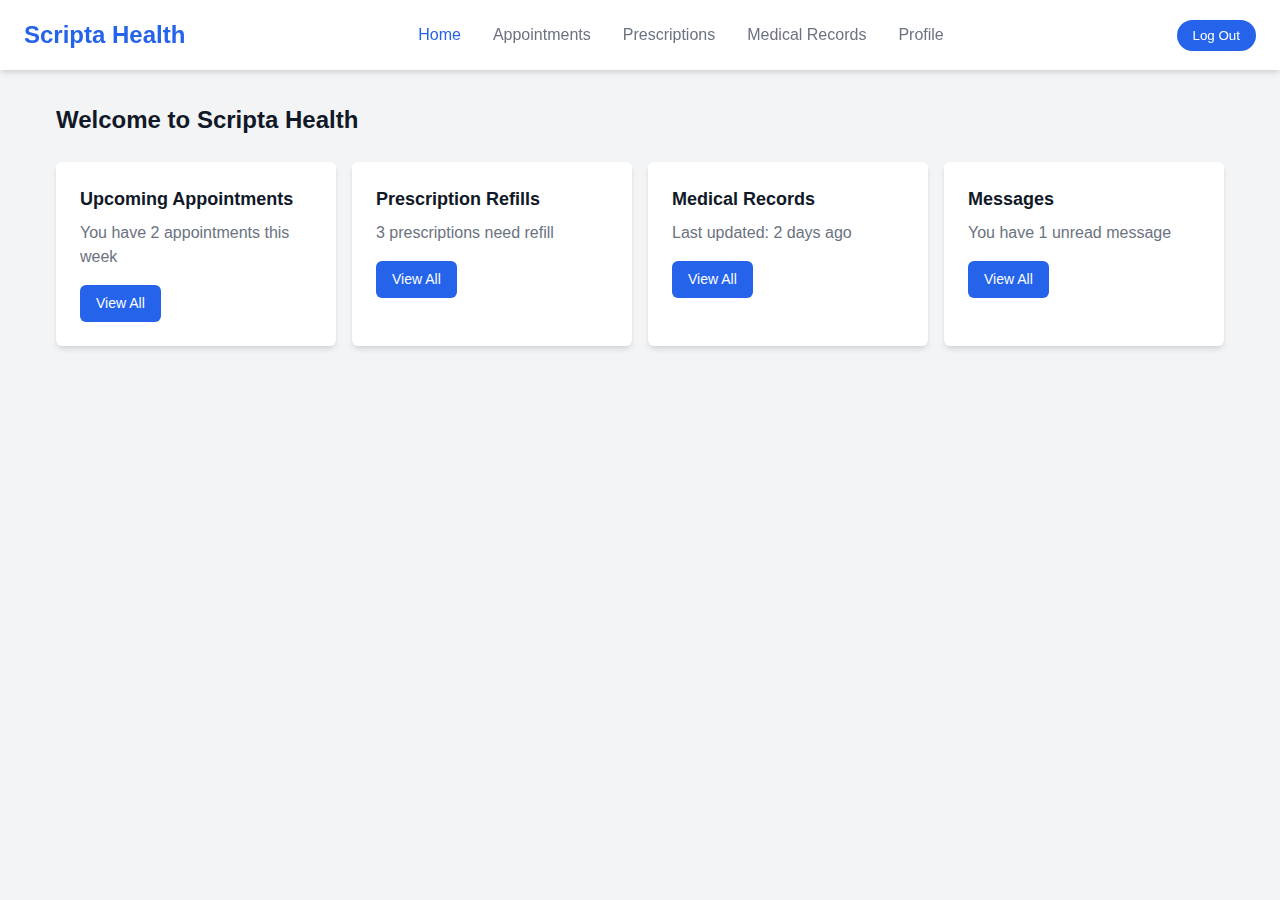
==== commit eecf20a6: "Reverted to edit edt-a71527b8-962f-47de-9e2b-ed2a4c1adcfe: "Restore missing CSS and JS files" ====
--- a/index.html
+++ b/index.html
@@ -1,31 +1,361 @@
 
 <!DOCTYPE html>
 <html lang="en">
-<head>
-  <meta charset="UTF-8">
-  <meta name="viewport" content="width=device-width, initial-scale=1.0">
-  <title>Healthcare Portal</title>
-  <link rel="stylesheet" href="styles.css">
-  <link rel="stylesheet" href="https://cdnjs.cloudflare.com/ajax/libs/font-awesome/6.4.0/css/all.min.css">
-</head>
-<body>
-  <div id="app" class="min-h-screen flex items-center justify-center bg-gray-100">
-    <div class="text-center max-w-md p-6 bg-white rounded-lg shadow-lg">
-      <h1 class="text-4xl font-bold mb-4">Healthcare Portal</h1>
-      <p class="text-xl text-gray-600 mb-8">Welcome to your healthcare management system</p>
-      
-      <div class="space-y-4">
-        <a href="doctor-dashboard.html" class="btn btn-primary btn-lg w-full">
-          Doctor Dashboard
-        </a>
-        
-        <a href="#" class="btn btn-outline btn-lg w-full">
-          Patient Dashboard
-        </a>
-      </div>
+  <head>
+    <meta charset="UTF-8" />
+    <meta name="viewport" content="width=device-width, initial-scale=1.0" />
+    <title>Pharmacy Healthcare System</title>
+    <meta name="description" content="Pharmacy Healthcare Management System" />
+    <meta name="author" content="Scripta Health" />
+    <meta property="og:image" content="/og-image.png" />
+    <link rel="stylesheet" href="src/styles.css" />
+    <!-- IMPORTANT: DO NOT REMOVE THIS SCRIPT TAG OR THIS VERY COMMENT! -->
+    <script src="https://cdn.gpteng.co/gptengineer.js" type="module"></script>
+  </head>
+
+  <body>
+    <div id="root">
+      <!-- Header Navigation -->
+      <header class="header">
+        <div class="header-container">
+          <div class="logo">
+            <h1>Scripta Health</h1>
+          </div>
+          <nav class="desktop-nav">
+            <ul>
+              <li><a href="#home" class="active">Home</a></li>
+              <li><a href="#appointments">Appointments</a></li>
+              <li><a href="#prescriptions">Prescriptions</a></li>
+              <li><a href="#medical-records">Medical Records</a></li>
+              <li><a href="#profile">Profile</a></li>
+            </ul>
+          </nav>
+          <button class="login-btn">Log Out</button>
+          <button class="mobile-menu-btn">
+            <span></span>
+            <span></span>
+            <span></span>
+          </button>
+        </div>
+      </header>
+
+      <!-- Mobile Navigation -->
+      <nav class="mobile-nav">
+        <ul>
+          <li><a href="#home" class="active">Home</a></li>
+          <li><a href="#appointments">Appointments</a></li>
+          <li><a href="#prescriptions">Prescriptions</a></li>
+          <li><a href="#medical-records">Medical Records</a></li>
+          <li><a href="#profile">Profile</a></li>
+        </ul>
+      </nav>
+
+      <!-- Main Content -->
+      <main>
+        <!-- Home Section -->
+        <section id="home" class="section active">
+          <div class="container">
+            <h2>Welcome to Scripta Health</h2>
+            <div class="dashboard">
+              <div class="card">
+                <h3>Upcoming Appointments</h3>
+                <p>You have 2 appointments this week</p>
+                <a href="#appointments" class="btn">View All</a>
+              </div>
+              <div class="card">
+                <h3>Prescription Refills</h3>
+                <p>3 prescriptions need refill</p>
+                <a href="#prescriptions" class="btn">View All</a>
+              </div>
+              <div class="card">
+                <h3>Medical Records</h3>
+                <p>Last updated: 2 days ago</p>
+                <a href="#medical-records" class="btn">View All</a>
+              </div>
+              <div class="card">
+                <h3>Messages</h3>
+                <p>You have 1 unread message</p>
+                <a href="#" class="btn">View All</a>
+              </div>
+            </div>
+          </div>
+        </section>
+
+        <!-- Appointments Section -->
+        <section id="appointments" class="section">
+          <div class="container">
+            <h2>Your Appointments</h2>
+            <button class="new-btn">New Appointment</button>
+            <div class="appointments-list">
+              <div class="appointment-card">
+                <div class="appointment-date">
+                  <span class="month">JUN</span>
+                  <span class="day">15</span>
+                </div>
+                <div class="appointment-details">
+                  <h3>Dr. Sarah Johnson</h3>
+                  <p>General Check-up</p>
+                  <p class="time">10:00 AM - 11:00 AM</p>
+                </div>
+                <div class="appointment-actions">
+                  <button class="reschedule-btn">Reschedule</button>
+                  <button class="cancel-btn">Cancel</button>
+                </div>
+              </div>
+              <div class="appointment-card">
+                <div class="appointment-date">
+                  <span class="month">JUN</span>
+                  <span class="day">22</span>
+                </div>
+                <div class="appointment-details">
+                  <h3>Dr. Michael Chen</h3>
+                  <p>Cardiology Follow-up</p>
+                  <p class="time">2:30 PM - 3:30 PM</p>
+                </div>
+                <div class="appointment-actions">
+                  <button class="reschedule-btn">Reschedule</button>
+                  <button class="cancel-btn">Cancel</button>
+                </div>
+              </div>
+            </div>
+          </div>
+        </section>
+
+        <!-- Prescriptions Section -->
+        <section id="prescriptions" class="section">
+          <div class="container">
+            <h2>Your Prescriptions</h2>
+            <div class="filters">
+              <button class="filter-btn active">All</button>
+              <button class="filter-btn">Active</button>
+              <button class="filter-btn">Refills Needed</button>
+              <button class="filter-btn">Expired</button>
+            </div>
+            <div class="prescriptions-list">
+              <div class="prescription-card">
+                <div class="prescription-icon">
+                  <svg width="24" height="24" viewBox="0 0 24 24" fill="none" xmlns="http://www.w3.org/2000/svg">
+                    <path d="M19 3H5C3.9 3 3 3.9 3 5V19C3 20.1 3.9 21 5 21H19C20.1 21 21 20.1 21 19V5C21 3.9 20.1 3 19 3Z" stroke="#2563EB" stroke-width="2" stroke-linecap="round" stroke-linejoin="round"/>
+                    <path d="M12 8V16" stroke="#2563EB" stroke-width="2" stroke-linecap="round" stroke-linejoin="round"/>
+                    <path d="M8 12H16" stroke="#2563EB" stroke-width="2" stroke-linecap="round" stroke-linejoin="round"/>
+                  </svg>
+                </div>
+                <div class="prescription-details">
+                  <h3>Lisinopril 10mg</h3>
+                  <p>Take 1 tablet daily</p>
+                  <p class="prescription-date">Refills: 2 remaining (Expires: 12/15/2023)</p>
+                </div>
+                <div class="prescription-actions">
+                  <button class="refill-btn">Request Refill</button>
+                </div>
+              </div>
+              <div class="prescription-card">
+                <div class="prescription-icon">
+                  <svg width="24" height="24" viewBox="0 0 24 24" fill="none" xmlns="http://www.w3.org/2000/svg">
+                    <path d="M19 3H5C3.9 3 3 3.9 3 5V19C3 20.1 3.9 21 5 21H19C20.1 21 21 20.1 21 19V5C21 3.9 20.1 3 19 3Z" stroke="#2563EB" stroke-width="2" stroke-linecap="round" stroke-linejoin="round"/>
+                    <path d="M12 8V16" stroke="#2563EB" stroke-width="2" stroke-linecap="round" stroke-linejoin="round"/>
+                    <path d="M8 12H16" stroke="#2563EB" stroke-width="2" stroke-linecap="round" stroke-linejoin="round"/>
+                  </svg>
+                </div>
+                <div class="prescription-details">
+                  <h3>Atorvastatin 20mg</h3>
+                  <p>Take 1 tablet at bedtime</p>
+                  <p class="prescription-date">Refills: 0 remaining (Expired: 06/01/2023)</p>
+                </div>
+                <div class="prescription-actions">
+                  <button class="renew-btn">Request Renewal</button>
+                </div>
+              </div>
+              <div class="prescription-card">
+                <div class="prescription-icon">
+                  <svg width="24" height="24" viewBox="0 0 24 24" fill="none" xmlns="http://www.w3.org/2000/svg">
+                    <path d="M19 3H5C3.9 3 3 3.9 3 5V19C3 20.1 3.9 21 5 21H19C20.1 21 21 20.1 21 19V5C21 3.9 20.1 3 19 3Z" stroke="#2563EB" stroke-width="2" stroke-linecap="round" stroke-linejoin="round"/>
+                    <path d="M12 8V16" stroke="#2563EB" stroke-width="2" stroke-linecap="round" stroke-linejoin="round"/>
+                    <path d="M8 12H16" stroke="#2563EB" stroke-width="2" stroke-linecap="round" stroke-linejoin="round"/>
+                  </svg>
+                </div>
+                <div class="prescription-details">
+                  <h3>Metformin 500mg</h3>
+                  <p>Take 1 tablet twice daily with meals</p>
+                  <p class="prescription-date">Refills: 3 remaining (Expires: 03/15/2024)</p>
+                </div>
+                <div class="prescription-actions">
+                  <button class="refill-btn">Request Refill</button>
+                </div>
+              </div>
+            </div>
+          </div>
+        </section>
+
+        <!-- Medical Records Section -->
+        <section id="medical-records" class="section">
+          <div class="container">
+            <h2>Your Medical Records</h2>
+            <div class="filters">
+              <button class="filter-btn active">All Records</button>
+              <button class="filter-btn">Lab Results</button>
+              <button class="filter-btn">Imaging</button>
+              <button class="filter-btn">Visit Notes</button>
+            </div>
+            <div class="records-list">
+              <div class="record-card">
+                <div class="record-icon">
+                  <svg width="24" height="24" viewBox="0 0 24 24" fill="none" xmlns="http://www.w3.org/2000/svg">
+                    <path d="M14 3V7C14 7.26522 14.1054 7.51957 14.2929 7.70711C14.4804 7.89464 14.7348 8 15 8H19" stroke="#2563EB" stroke-width="2" stroke-linecap="round" stroke-linejoin="round"/>
+                    <path d="M17 21H7C6.46957 21 5.96086 20.7893 5.58579 20.4142C5.21071 20.0391 5 19.5304 5 19V5C5 4.46957 5.21071 3.96086 5.58579 3.58579C5.96086 3.21071 6.46957 3 7 3H14L19 8V19C19 19.5304 18.7893 20.0391 18.4142 20.4142C18.0391 20.7893 17.5304 21 17 21Z" stroke="#2563EB" stroke-width="2" stroke-linecap="round" stroke-linejoin="round"/>
+                  </svg>
+                </div>
+                <div class="record-details">
+                  <h3>Annual Physical Examination</h3>
+                  <p>Dr. Sarah Johnson</p>
+                  <p class="record-date">June 5, 2023</p>
+                </div>
+                <div class="record-actions">
+                  <button class="view-btn">View</button>
+                  <button class="download-btn">Download</button>
+                </div>
+              </div>
+              <div class="record-card">
+                <div class="record-icon">
+                  <svg width="24" height="24" viewBox="0 0 24 24" fill="none" xmlns="http://www.w3.org/2000/svg">
+                    <path d="M14 3V7C14 7.26522 14.1054 7.51957 14.2929 7.70711C14.4804 7.89464 14.7348 8 15 8H19" stroke="#2563EB" stroke-width="2" stroke-linecap="round" stroke-linejoin="round"/>
+                    <path d="M17 21H7C6.46957 21 5.96086 20.7893 5.58579 20.4142C5.21071 20.0391 5 19.5304 5 19V5C5 4.46957 5.21071 3.96086 5.58579 3.58579C5.96086 3.21071 6.46957 3 7 3H14L19 8V19C19 19.5304 18.7893 20.0391 18.4142 20.4142C18.0391 20.7893 17.5304 21 17 21Z" stroke="#2563EB" stroke-width="2" stroke-linecap="round" stroke-linejoin="round"/>
+                  </svg>
+                </div>
+                <div class="record-details">
+                  <h3>Blood Test Results</h3>
+                  <p>Lab: HealthLabs Inc.</p>
+                  <p class="record-date">May 22, 2023</p>
+                </div>
+                <div class="record-actions">
+                  <button class="view-btn">View</button>
+                  <button class="download-btn">Download</button>
+                </div>
+              </div>
+              <div class="record-card">
+                <div class="record-icon">
+                  <svg width="24" height="24" viewBox="0 0 24 24" fill="none" xmlns="http://www.w3.org/2000/svg">
+                    <path d="M14 3V7C14 7.26522 14.1054 7.51957 14.2929 7.70711C14.4804 7.89464 14.7348 8 15 8H19" stroke="#2563EB" stroke-width="2" stroke-linecap="round" stroke-linejoin="round"/>
+                    <path d="M17 21H7C6.46957 21 5.96086 20.7893 5.58579 20.4142C5.21071 20.0391 5 19.5304 5 19V5C5 4.46957 5.21071 3.96086 5.58579 3.58579C5.96086 3.21071 6.46957 3 7 3H14L19 8V19C19 19.5304 18.7893 20.0391 18.4142 20.4142C18.0391 20.7893 17.5304 21 17 21Z" stroke="#2563EB" stroke-width="2" stroke-linecap="round" stroke-linejoin="round"/>
+                  </svg>
+                </div>
+                <div class="record-details">
+                  <h3>Chest X-Ray</h3>
+                  <p>Radiology Dept.</p>
+                  <p class="record-date">April 10, 2023</p>
+                </div>
+                <div class="record-actions">
+                  <button class="view-btn">View</button>
+                  <button class="download-btn">Download</button>
+                </div>
+              </div>
+            </div>
+          </div>
+        </section>
+
+        <!-- Profile Section -->
+        <section id="profile" class="section">
+          <div class="container">
+            <h2>Your Profile</h2>
+            <div class="profile-container">
+              <div class="profile-info">
+                <div class="profile-header">
+                  <div class="profile-avatar">
+                    <img src="https://via.placeholder.com/100" alt="Profile avatar">
+                  </div>
+                  <div class="profile-name">
+                    <h3>John Doe</h3>
+                    <p>Patient ID: #12345678</p>
+                  </div>
+                </div>
+                <div class="profile-details">
+                  <div class="profile-section">
+                    <h4>Personal Information</h4>
+                    <div class="info-row">
+                      <span class="info-label">Date of Birth:</span>
+                      <span class="info-value">January 15, 1980</span>
+                    </div>
+                    <div class="info-row">
+                      <span class="info-label">Gender:</span>
+                      <span class="info-value">Male</span>
+                    </div>
+                    <div class="info-row">
+                      <span class="info-label">Blood Type:</span>
+                      <span class="info-value">O+</span>
+                    </div>
+                    <button class="edit-btn">Edit</button>
+                  </div>
+                  <div class="profile-section">
+                    <h4>Contact Information</h4>
+                    <div class="info-row">
+                      <span class="info-label">Email:</span>
+                      <span class="info-value">johndoe@example.com</span>
+                    </div>
+                    <div class="info-row">
+                      <span class="info-label">Phone:</span>
+                      <span class="info-value">(555) 123-4567</span>
+                    </div>
+                    <div class="info-row">
+                      <span class="info-label">Address:</span>
+                      <span class="info-value">123 Main St, Anytown, CA 12345</span>
+                    </div>
+                    <button class="edit-btn">Edit</button>
+                  </div>
+                  <div class="profile-section">
+                    <h4>Emergency Contact</h4>
+                    <div class="info-row">
+                      <span class="info-label">Name:</span>
+                      <span class="info-value">Jane Doe</span>
+                    </div>
+                    <div class="info-row">
+                      <span class="info-label">Relationship:</span>
+                      <span class="info-value">Spouse</span>
+                    </div>
+                    <div class="info-row">
+                      <span class="info-label">Phone:</span>
+                      <span class="info-value">(555) 987-6543</span>
+                    </div>
+                    <button class="edit-btn">Edit</button>
+                  </div>
+                </div>
+              </div>
+              <div class="profile-actions">
+                <button class="action-btn">
+                  <svg width="20" height="20" viewBox="0 0 24 24" fill="none" xmlns="http://www.w3.org/2000/svg">
+                    <path d="M12 15C13.6569 15 15 13.6569 15 12C15 10.3431 13.6569 9 12 9C10.3431 9 9 10.3431 9 12C9 13.6569 10.3431 15 12 15Z" stroke="currentColor" stroke-width="2" stroke-linecap="round" stroke-linejoin="round"/>
+                    <path d="M19.4 15C19.2669 15.3016 19.2272 15.6362 19.286 15.9606C19.3448 16.285 19.4995 16.5843 19.73 16.82L19.79 16.88C19.976 17.0657 20.1235 17.2863 20.2241 17.5291C20.3248 17.7719 20.3766 18.0322 20.3766 18.295C20.3766 18.5578 20.3248 18.8181 20.2241 19.0609C20.1235 19.3037 19.976 19.5243 19.79 19.71C19.6043 19.896 19.3837 20.0435 19.1409 20.1441C18.8981 20.2448 18.6378 20.2966 18.375 20.2966C18.1122 20.2966 17.8519 20.2448 17.6091 20.1441C17.3663 20.0435 17.1457 19.896 16.96 19.71L16.9 19.65C16.6643 19.4195 16.365 19.2648 16.0406 19.206C15.7162 19.1472 15.3816 19.1869 15.08 19.32C14.7842 19.4468 14.532 19.6572 14.3543 19.9255C14.1766 20.1938 14.0813 20.5082 14.08 20.83V21C14.08 21.5304 13.8693 22.0391 13.4942 22.4142C13.1191 22.7893 12.6104 23 12.08 23C11.5496 23 11.0409 22.7893 10.6658 22.4142C10.2907 22.0391 10.08 21.5304 10.08 21V20.91C10.0723 20.579 9.96512 20.258 9.77251 19.9887C9.5799 19.7194 9.31074 19.5143 9 19.4C8.69838 19.2669 8.36381 19.2272 8.03941 19.286C7.71502 19.3448 7.41568 19.4995 7.18 19.73L7.12 19.79C6.93425 19.976 6.71368 20.1235 6.47088 20.2241C6.22808 20.3248 5.96783 20.3766 5.705 20.3766C5.44217 20.3766 5.18192 20.3248 4.93912 20.2241C4.69632 20.1235 4.47575 19.976 4.29 19.79C4.10405 19.6043 3.95653 19.3837 3.85588 19.1409C3.75523 18.8981 3.70343 18.6378 3.70343 18.375C3.70343 18.1122 3.75523 17.8519 3.85588 17.6091C3.95653 17.3663 4.10405 17.1457 4.29 16.96L4.35 16.9C4.58054 16.6643 4.73519 16.365 4.794 16.0406C4.85282 15.7162 4.81312 15.3816 4.68 15.08C4.55324 14.7842 4.34276 14.532 4.07447 14.3543C3.80618 14.1766 3.49179 14.0813 3.17 14.08H3C2.46957 14.08 1.96086 13.8693 1.58579 13.4942C1.21071 13.1191 1 12.6104 1 12.08C1 11.5496 1.21071 11.0409 1.58579 10.6658C1.96086 10.2907 2.46957 10.08 3 10.08H3.09C3.42099 10.0723 3.742 9.96512 4.0113 9.77251C4.28059 9.5799 4.48572 9.31074 4.6 9C4.73312 8.69838 4.77282 8.36381 4.714 8.03941C4.65519 7.71502 4.50054 7.41568 4.27 7.18L4.21 7.12C4.02405 6.93425 3.87653 6.71368 3.77588 6.47088C3.67523 6.22808 3.62343 5.96783 3.62343 5.705C3.62343 5.44217 3.67523 5.18192 3.77588 4.93912C3.87653 4.69632 4.02405 4.47575 4.21 4.29C4.39575 4.10405 4.61632 3.95653 4.85912 3.85588C5.10192 3.75523 5.36217 3.70343 5.625 3.70343C5.88783 3.70343 6.14808 3.75523 6.39088 3.85588C6.63368 3.95653 6.85425 4.10405 7.04 4.29L7.1 4.35C7.33568 4.58054 7.63502 4.73519 7.95941 4.794C8.28381 4.85282 8.61838 4.81312 8.92 4.68H9C9.29577 4.55324 9.54802 4.34276 9.72569 4.07447C9.90337 3.80618 9.99872 3.49179 10 3.17V3C10 2.46957 10.2107 1.96086 10.5858 1.58579C10.9609 1.21071 11.4696 1 12 1C12.5304 1 13.0391 1.21071 13.4142 1.58579C13.7893 1.96086 14 2.46957 14 3V3.09C14.0013 3.41179 14.0966 3.72618 14.2743 3.99447C14.452 4.26276 14.7042 4.47324 15 4.6C15.3016 4.73312 15.6362 4.77282 15.9606 4.714C16.285 4.65519 16.5843 4.50054 16.82 4.27L16.88 4.21C17.0657 4.02405 17.2863 3.87653 17.5291 3.77588C17.7719 3.67523 18.0322 3.62343 18.295 3.62343C18.5578 3.62343 18.8181 3.67523 19.0609 3.77588C19.3037 3.87653 19.5243 4.02405 19.71 4.21C19.896 4.39575 20.0435 4.61632 20.1441 4.85912C20.2448 5.10192 20.2966 5.36217 20.2966 5.625C20.2966 5.88783 20.2448 6.14808 20.1441 6.39088C20.0435 6.63368 19.896 6.85425 19.71 7.04L19.65 7.1C19.4195 7.33568 19.2648 7.63502 19.206 7.95941C19.1472 8.28381 19.1869 8.61838 19.32 8.92V9C19.4468 9.29577 19.6572 9.54802 19.9255 9.72569C20.1938 9.90337 20.5082 9.99872 20.83 10H21C21.5304 10 22.0391 10.2107 22.4142 10.5858C22.7893 10.9609 23 11.4696 23 12C23 12.5304 22.7893 13.0391 22.4142 13.4142C22.0391 13.7893 21.5304 14 21 14H20.91C20.5882 14.0013 20.2738 14.0966 20.0055 14.2743C19.7372 14.452 19.5268 14.7042 19.4 15Z" stroke="currentColor" stroke-width="2" stroke-linecap="round" stroke-linejoin="round"/>
+                  </svg>
+                  Account Settings
+                </button>
+                <button class="action-btn">
+                  <svg width="20" height="20" viewBox="0 0 24 24" fill="none" xmlns="http://www.w3.org/2000/svg">
+                    <path d="M12 22C17.5228 22 22 17.5228 22 12C22 6.47715 17.5228 2 12 2C6.47715 2 2 6.47715 2 12C2 17.5228 6.47715 22 12 22Z" stroke="currentColor" stroke-width="2" stroke-linecap="round" stroke-linejoin="round"/>
+                    <path d="M12 16V12" stroke="currentColor" stroke-width="2" stroke-linecap="round" stroke-linejoin="round"/>
+                    <path d="M12 8H12.01" stroke="currentColor" stroke-width="2" stroke-linecap="round" stroke-linejoin="round"/>
+                  </svg>
+                  Privacy & Security
+                </button>
+                <button class="action-btn">
+                  <svg width="20" height="20" viewBox="0 0 24 24" fill="none" xmlns="http://www.w3.org/2000/svg">
+                    <path d="M21 11.5C21.0034 12.8199 20.6951 14.1219 20.1 15.3C19.3944 16.7118 18.3098 17.8992 16.9674 18.7293C15.6251 19.5594 14.0782 19.9994 12.5 20C11.1801 20.0035 9.87812 19.6951 8.7 19.1L3 21L4.9 15.3C4.30493 14.1219 3.99656 12.8199 4 11.5C4.00061 9.92179 4.44061 8.37488 5.27072 7.03258C6.10083 5.69028 7.28825 4.6056 8.7 3.90003C9.87812 3.30496 11.1801 2.99659 12.5 3.00003H13C15.0843 3.11502 17.053 3.99479 18.5291 5.47089C20.0052 6.94699 20.885 8.91568 21 11V11.5Z" stroke="currentColor" stroke-width="2" stroke-linecap="round" stroke-linejoin="round"/>
+                  </svg>
+                  Support
+                </button>
+                <button class="action-btn danger">
+                  <svg width="20" height="20" viewBox="0 0 24 24" fill="none" xmlns="http://www.w3.org/2000/svg">
+                    <path d="M9 21H5C4.46957 21 3.96086 20.7893 3.58579 20.4142C3.21071 20.0391 3 19.5304 3 19V5C3 4.46957 3.21071 3.96086 3.58579 3.58579C3.96086 3.21071 4.46957 3 5 3H9" stroke="currentColor" stroke-width="2" stroke-linecap="round" stroke-linejoin="round"/>
+                    <path d="M16 17L21 12L16 7" stroke="currentColor" stroke-width="2" stroke-linecap="round" stroke-linejoin="round"/>
+                    <path d="M21 12H9" stroke="currentColor" stroke-width="2" stroke-linecap="round" stroke-linejoin="round"/>
+                  </svg>
+                  Log Out
+                </button>
+              </div>
+            </div>
+          </div>
+        </section>
+      </main>
     </div>
-  </div>
-
-  <script src="script.js"></script>
-</body>
+
+    <script src="src/script.js"></script>
+  </body>
 </html>
--- a/src/styles.css
+++ b/src/styles.css
@@ -0,0 +1,596 @@
+
+:root {
+  --primary: #2563eb;
+  --primary-dark: #1d4ed8;
+  --secondary: #f3f4f6;
+  --text-dark: #111827;
+  --text-light: #6b7280;
+  --text-lighter: #9ca3af;
+  --danger: #ef4444;
+  --success: #10b981;
+  --white: #ffffff;
+  --gray-100: #f3f4f6;
+  --gray-200: #e5e7eb;
+  --gray-300: #d1d5db;
+  --shadow: 0 4px 6px -1px rgba(0, 0, 0, 0.1), 0 2px 4px -1px rgba(0, 0, 0, 0.06);
+  --radius: 0.375rem;
+}
+
+* {
+  margin: 0;
+  padding: 0;
+  box-sizing: border-box;
+  font-family: 'Inter', -apple-system, BlinkMacSystemFont, "Segoe UI", Roboto, sans-serif;
+}
+
+body {
+  background-color: var(--secondary);
+  color: var(--text-dark);
+  line-height: 1.5;
+}
+
+.container {
+  max-width: 1200px;
+  margin: 0 auto;
+  padding: 0 1rem;
+}
+
+/* Header Styles */
+.header {
+  background-color: var(--white);
+  box-shadow: var(--shadow);
+  position: fixed;
+  width: 100%;
+  top: 0;
+  z-index: 100;
+}
+
+.header-container {
+  display: flex;
+  justify-content: space-between;
+  align-items: center;
+  height: 70px;
+  padding: 0 1.5rem;
+}
+
+.logo h1 {
+  color: var(--primary);
+  font-size: 1.5rem;
+  font-weight: 700;
+}
+
+.desktop-nav {
+  display: none;
+}
+
+.desktop-nav ul {
+  display: flex;
+  list-style: none;
+  gap: 2rem;
+}
+
+.desktop-nav a {
+  color: var(--text-light);
+  text-decoration: none;
+  font-weight: 500;
+  transition: color 0.3s;
+}
+
+.desktop-nav a:hover, 
+.desktop-nav a.active {
+  color: var(--primary);
+}
+
+.login-btn {
+  background-color: var(--primary);
+  color: var(--white);
+  border: none;
+  padding: 0.5rem 1rem;
+  border-radius: 9999px;
+  font-weight: 500;
+  cursor: pointer;
+  transition: background-color 0.3s;
+}
+
+.login-btn:hover {
+  background-color: var(--primary-dark);
+}
+
+.mobile-menu-btn {
+  display: flex;
+  flex-direction: column;
+  justify-content: space-between;
+  width: 24px;
+  height: 18px;
+  background: transparent;
+  border: none;
+  cursor: pointer;
+}
+
+.mobile-menu-btn span {
+  width: 100%;
+  height: 2px;
+  background-color: var(--text-dark);
+  transition: transform 0.3s, opacity 0.3s;
+}
+
+.mobile-menu-btn.active span:nth-child(1) {
+  transform: translateY(8px) rotate(45deg);
+}
+
+.mobile-menu-btn.active span:nth-child(2) {
+  opacity: 0;
+}
+
+.mobile-menu-btn.active span:nth-child(3) {
+  transform: translateY(-8px) rotate(-45deg);
+}
+
+/* Mobile Navigation */
+.mobile-nav {
+  position: fixed;
+  top: 70px;
+  left: 0;
+  width: 100%;
+  height: calc(100vh - 70px);
+  background-color: var(--white);
+  z-index: 99;
+  transform: translateX(-100%);
+  transition: transform 0.3s ease-in-out;
+}
+
+.mobile-nav.active {
+  transform: translateX(0);
+}
+
+.mobile-nav ul {
+  list-style: none;
+  padding: 1.5rem;
+}
+
+.mobile-nav li {
+  margin-bottom: 1.5rem;
+}
+
+.mobile-nav a {
+  display: block;
+  color: var(--text-dark);
+  font-size: 1.125rem;
+  font-weight: 500;
+  text-decoration: none;
+  padding: 0.5rem 0;
+}
+
+.mobile-nav a.active {
+  color: var(--primary);
+}
+
+/* Main Content */
+main {
+  padding-top: 70px;
+  min-height: 100vh;
+}
+
+.section {
+  display: none;
+  padding: 2rem 0;
+}
+
+.section.active {
+  display: block;
+}
+
+h2 {
+  font-size: 1.5rem;
+  font-weight: 700;
+  margin-bottom: 1.5rem;
+}
+
+/* Dashboard Cards */
+.dashboard {
+  display: grid;
+  grid-template-columns: 1fr;
+  gap: 1rem;
+}
+
+.card {
+  background-color: var(--white);
+  border-radius: var(--radius);
+  padding: 1.5rem;
+  box-shadow: var(--shadow);
+  transition: transform 0.3s, box-shadow 0.3s;
+}
+
+.card:hover {
+  transform: translateY(-5px);
+  box-shadow: 0 10px 15px -3px rgba(0, 0, 0, 0.1), 0 4px 6px -2px rgba(0, 0, 0, 0.05);
+}
+
+.card h3 {
+  font-size: 1.125rem;
+  font-weight: 600;
+  margin-bottom: 0.5rem;
+}
+
+.card p {
+  color: var(--text-light);
+  margin-bottom: 1rem;
+}
+
+.btn {
+  display: inline-block;
+  background-color: var(--primary);
+  color: var(--white);
+  padding: 0.5rem 1rem;
+  border-radius: var(--radius);
+  text-decoration: none;
+  font-weight: 500;
+  font-size: 0.875rem;
+  transition: background-color 0.3s;
+}
+
+.btn:hover {
+  background-color: var(--primary-dark);
+}
+
+/* Appointments */
+.new-btn {
+  background-color: var(--primary);
+  color: var(--white);
+  border: none;
+  padding: 0.5rem 1rem;
+  border-radius: var(--radius);
+  font-weight: 500;
+  margin-bottom: 1.5rem;
+  cursor: pointer;
+  transition: background-color 0.3s;
+  display: inline-flex;
+  align-items: center;
+}
+
+.new-btn::before {
+  content: '+';
+  margin-right: 0.5rem;
+  font-weight: 700;
+}
+
+.new-btn:hover {
+  background-color: var(--primary-dark);
+}
+
+.appointments-list,
+.prescriptions-list,
+.records-list {
+  display: grid;
+  gap: 1rem;
+}
+
+.appointment-card,
+.prescription-card,
+.record-card {
+  display: flex;
+  background-color: var(--white);
+  border-radius: var(--radius);
+  padding: 1rem;
+  box-shadow: var(--shadow);
+  gap: 1rem;
+  align-items: center;
+}
+
+.appointment-date {
+  display: flex;
+  flex-direction: column;
+  align-items: center;
+  justify-content: center;
+  background-color: var(--primary);
+  color: var(--white);
+  width: 60px;
+  height: 60px;
+  border-radius: var(--radius);
+  padding: 0.5rem;
+  text-align: center;
+}
+
+.appointment-date .month {
+  font-size: 0.75rem;
+  font-weight: 600;
+  text-transform: uppercase;
+}
+
+.appointment-date .day {
+  font-size: 1.25rem;
+  font-weight: 700;
+}
+
+.appointment-details,
+.prescription-details,
+.record-details {
+  flex: 1;
+}
+
+.appointment-details h3,
+.prescription-details h3,
+.record-details h3 {
+  font-size: 1rem;
+  font-weight: 600;
+  margin-bottom: 0.25rem;
+}
+
+.appointment-details p,
+.prescription-details p,
+.record-details p {
+  color: var(--text-light);
+  font-size: 0.875rem;
+  margin-bottom: 0.25rem;
+}
+
+.time,
+.prescription-date,
+.record-date {
+  color: var(--text-lighter);
+  font-size: 0.75rem;
+}
+
+.appointment-actions,
+.prescription-actions,
+.record-actions {
+  display: flex;
+  flex-direction: column;
+  gap: 0.5rem;
+}
+
+.reschedule-btn,
+.cancel-btn,
+.refill-btn,
+.renew-btn,
+.view-btn,
+.download-btn {
+  background-color: transparent;
+  border: 1px solid var(--gray-300);
+  padding: 0.375rem 0.75rem;
+  border-radius: var(--radius);
+  font-size: 0.75rem;
+  font-weight: 500;
+  cursor: pointer;
+  transition: all 0.3s;
+}
+
+.reschedule-btn:hover,
+.view-btn:hover,
+.download-btn:hover {
+  background-color: var(--gray-100);
+}
+
+.cancel-btn {
+  color: var(--danger);
+  border-color: var(--danger);
+}
+
+.cancel-btn:hover {
+  background-color: rgba(239, 68, 68, 0.1);
+}
+
+.refill-btn,
+.renew-btn {
+  color: var(--primary);
+  border-color: var(--primary);
+}
+
+.refill-btn:hover,
+.renew-btn:hover {
+  background-color: rgba(37, 99, 235, 0.1);
+}
+
+/* Filters */
+.filters {
+  display: flex;
+  gap: 0.5rem;
+  margin-bottom: 1.5rem;
+  flex-wrap: wrap;
+}
+
+.filter-btn {
+  background-color: transparent;
+  border: 1px solid var(--gray-300);
+  padding: 0.375rem 0.75rem;
+  border-radius: var(--radius);
+  font-size: 0.875rem;
+  font-weight: 500;
+  cursor: pointer;
+  transition: all 0.3s;
+}
+
+.filter-btn:hover {
+  background-color: var(--gray-100);
+}
+
+.filter-btn.active {
+  background-color: var(--primary);
+  color: var(--white);
+  border-color: var(--primary);
+}
+
+/* Prescription Icon */
+.prescription-icon,
+.record-icon {
+  display: flex;
+  align-items: center;
+  justify-content: center;
+  width: 48px;
+  height: 48px;
+  background-color: rgba(37, 99, 235, 0.1);
+  border-radius: var(--radius);
+  color: var(--primary);
+}
+
+/* Profile */
+.profile-container {
+  display: grid;
+  gap: 1.5rem;
+}
+
+.profile-info {
+  background-color: var(--white);
+  border-radius: var(--radius);
+  padding: 1.5rem;
+  box-shadow: var(--shadow);
+}
+
+.profile-header {
+  display: flex;
+  align-items: center;
+  gap: 1rem;
+  margin-bottom: 1.5rem;
+  border-bottom: 1px solid var(--gray-200);
+  padding-bottom: 1.5rem;
+}
+
+.profile-avatar {
+  width: 72px;
+  height: 72px;
+  border-radius: 50%;
+  overflow: hidden;
+}
+
+.profile-avatar img {
+  width: 100%;
+  height: 100%;
+  object-fit: cover;
+}
+
+.profile-name h3 {
+  font-size: 1.25rem;
+  font-weight: 600;
+  margin-bottom: 0.25rem;
+}
+
+.profile-name p {
+  color: var(--text-light);
+  font-size: 0.875rem;
+}
+
+.profile-details {
+  display: grid;
+  gap: 1.5rem;
+}
+
+.profile-section {
+  border-bottom: 1px solid var(--gray-200);
+  padding-bottom: 1.5rem;
+}
+
+.profile-section:last-child {
+  border-bottom: none;
+  padding-bottom: 0;
+}
+
+.profile-section h4 {
+  font-size: 1rem;
+  font-weight: 600;
+  margin-bottom: 1rem;
+}
+
+.info-row {
+  display: flex;
+  margin-bottom: 0.5rem;
+}
+
+.info-label {
+  flex: 0 0 40%;
+  font-weight: 500;
+  color: var(--text-light);
+}
+
+.info-value {
+  flex: 0 0 60%;
+}
+
+.edit-btn {
+  margin-top: 0.75rem;
+  background-color: transparent;
+  border: 1px solid var(--gray-300);
+  padding: 0.375rem 0.75rem;
+  border-radius: var(--radius);
+  font-size: 0.875rem;
+  font-weight: 500;
+  cursor: pointer;
+  transition: all 0.3s;
+}
+
+.edit-btn:hover {
+  background-color: var(--gray-100);
+}
+
+.profile-actions {
+  display: grid;
+  gap: 0.75rem;
+}
+
+.action-btn {
+  display: flex;
+  align-items: center;
+  gap: 0.75rem;
+  background-color: var(--white);
+  border: 1px solid var(--gray-300);
+  padding: 0.75rem 1rem;
+  border-radius: var(--radius);
+  font-size: 0.875rem;
+  font-weight: 500;
+  cursor: pointer;
+  transition: all 0.3s;
+  text-align: left;
+}
+
+.action-btn:hover {
+  background-color: var(--gray-100);
+}
+
+.action-btn svg {
+  flex-shrink: 0;
+}
+
+.action-btn.danger {
+  color: var(--danger);
+  border-color: var(--danger);
+}
+
+.action-btn.danger:hover {
+  background-color: rgba(239, 68, 68, 0.1);
+}
+
+/* Media Queries */
+@media (min-width: 640px) {
+  .dashboard {
+    grid-template-columns: repeat(2, 1fr);
+  }
+  
+  .profile-container {
+    grid-template-columns: 2fr 1fr;
+  }
+}
+
+@media (min-width: 768px) {
+  .desktop-nav {
+    display: block;
+  }
+  
+  .mobile-menu-btn {
+    display: none;
+  }
+  
+  .dashboard {
+    grid-template-columns: repeat(3, 1fr);
+  }
+  
+  .appointment-actions,
+  .prescription-actions,
+  .record-actions {
+    flex-direction: row;
+  }
+}
+
+@media (min-width: 1024px) {
+  .dashboard {
+    grid-template-columns: repeat(4, 1fr);
+  }
+}
